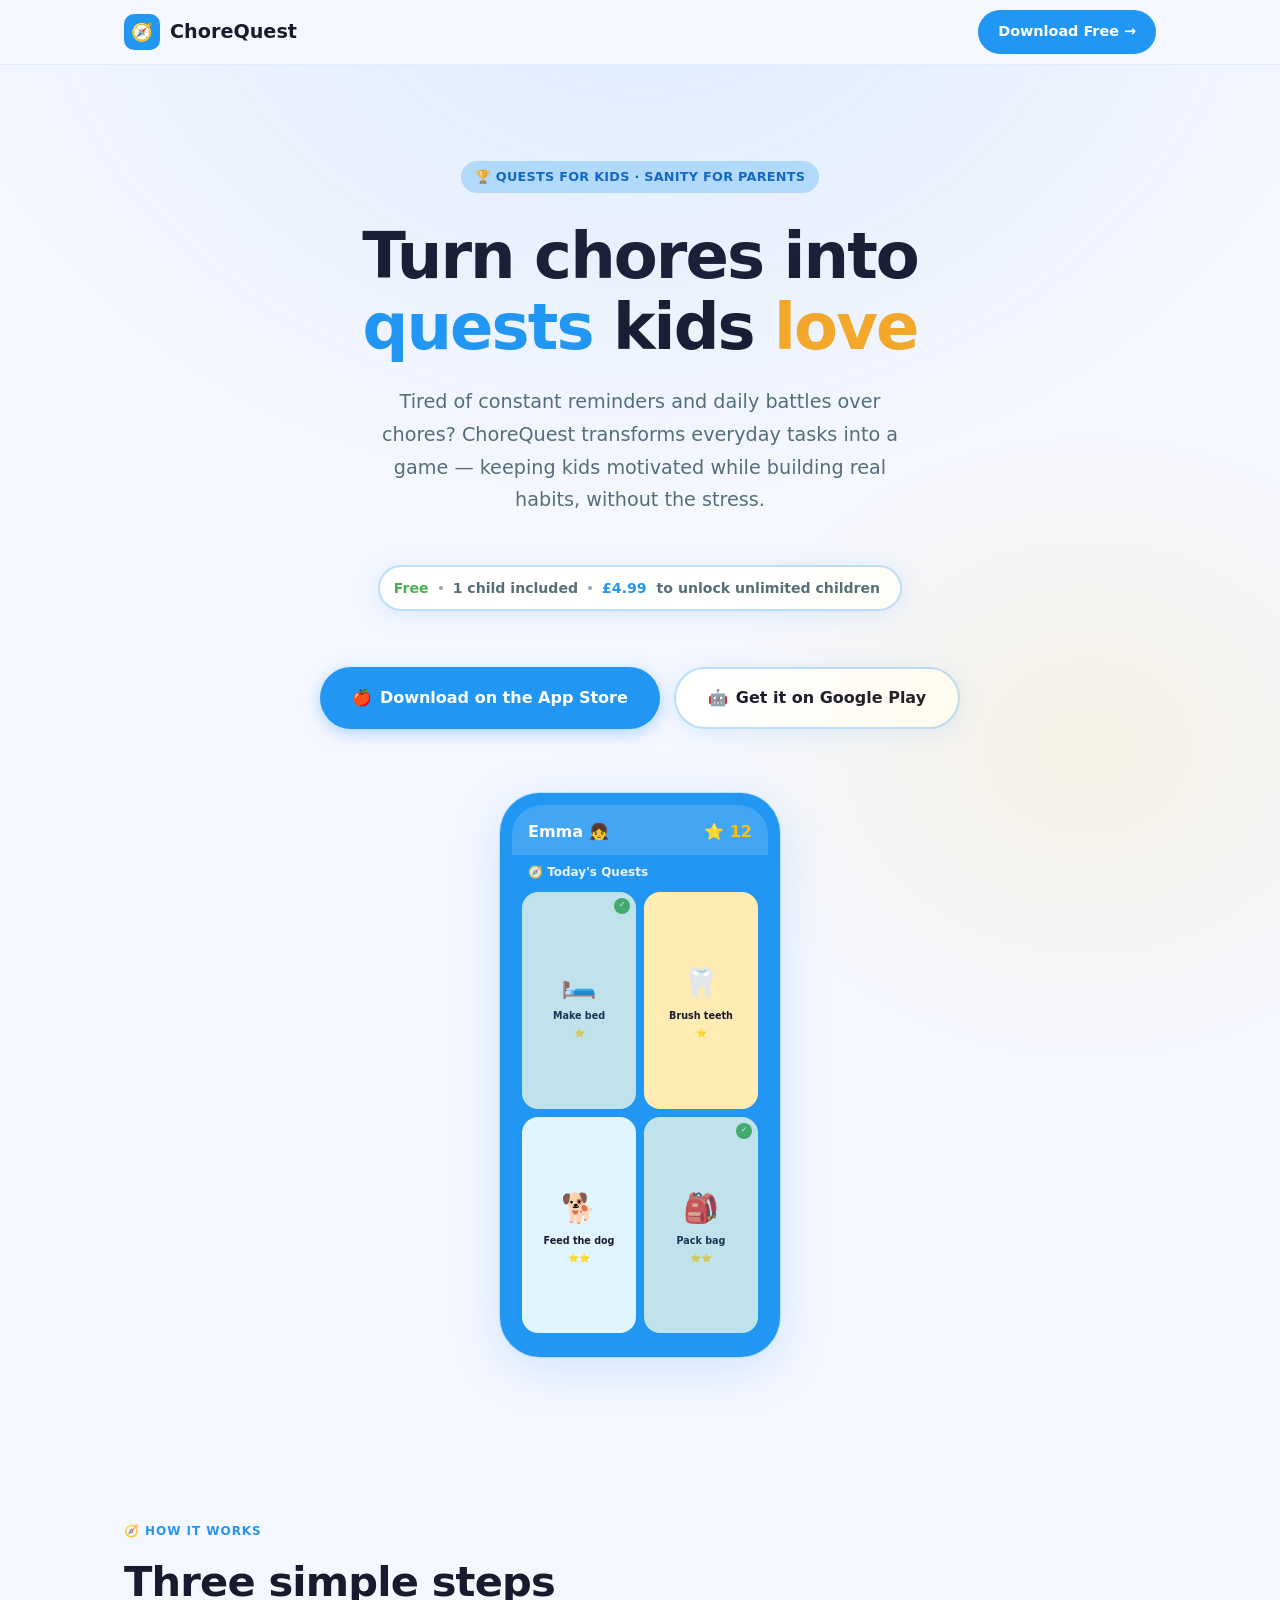
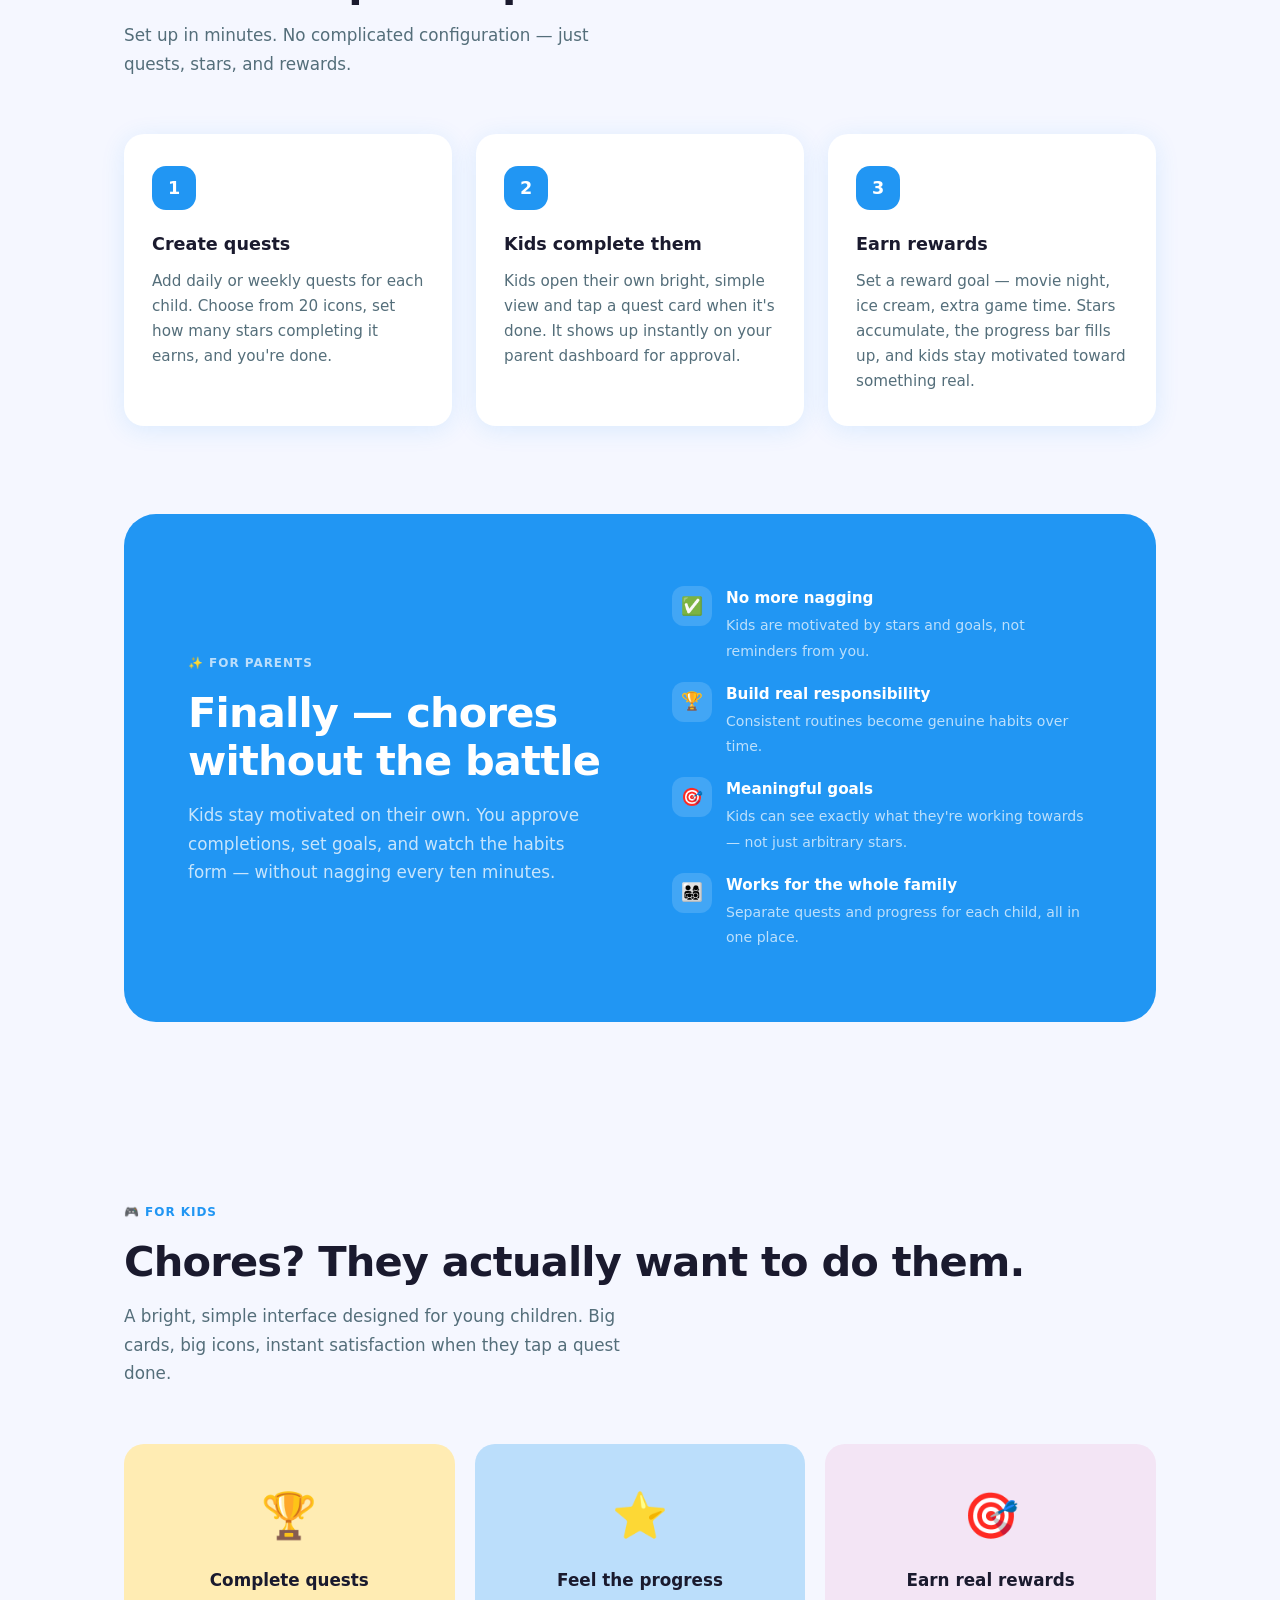
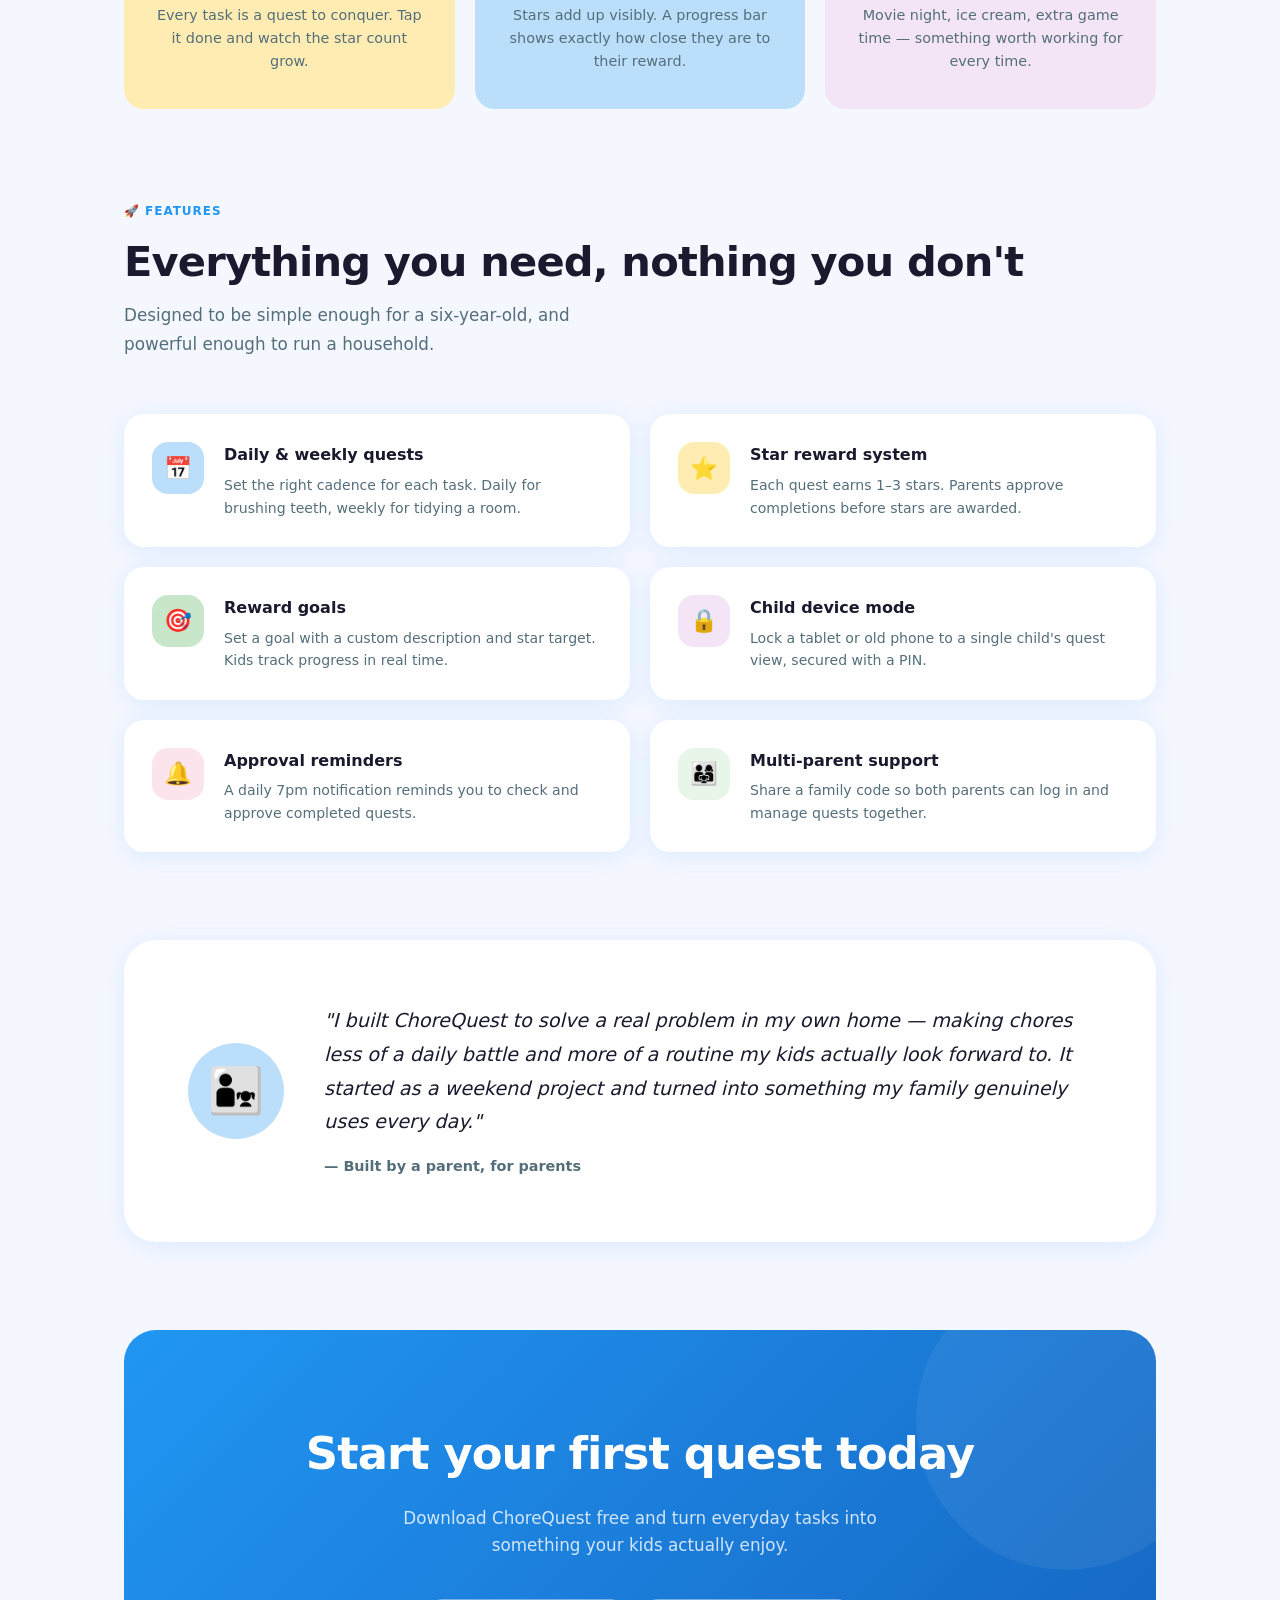
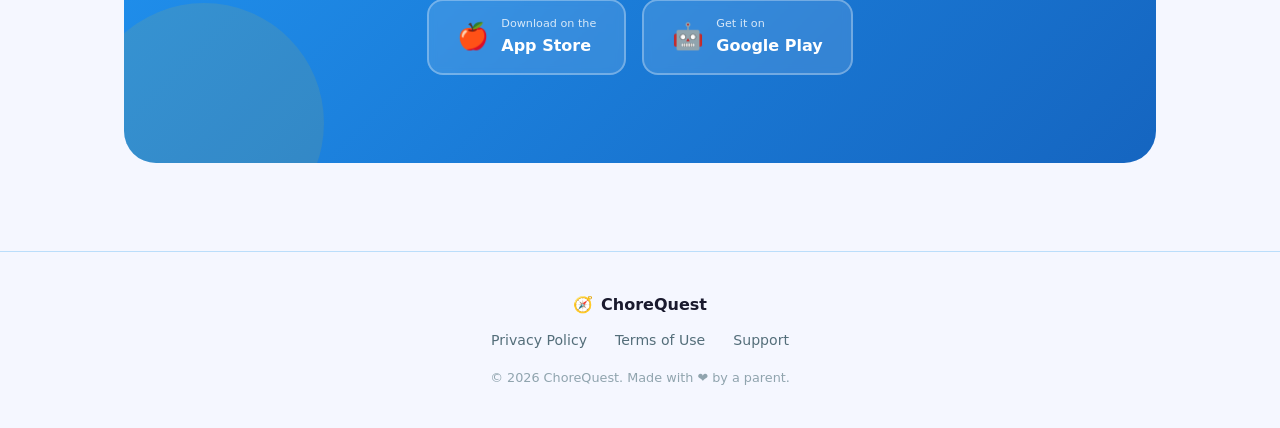
==== index.html @ a4979d91 "ChoreQuest website: landing, privacy, terms, support Co-Authored-By: Claude Opus 5.5 <noreply@anthro" ====
<!DOCTYPE html>
<html lang="en">
<head>
  <meta charset="UTF-8" />
  <meta name="viewport" content="width=device-width, initial-scale=1.0" />
  <title>ChoreQuest — Chores & Rewards for Kids</title>
  <meta name="description" content="Turn daily chores into fun quests your kids actually want to complete. ChoreQuest helps kids stay motivated while building real-life habits — without the stress." />
  <meta property="og:title" content="ChoreQuest — Chores & Rewards for Kids" />
  <meta property="og:description" content="Turn daily chores into fun quests your kids actually want to complete." />
  <meta property="og:type" content="website" />
  <meta http-equiv="Content-Security-Policy"
    content="default-src 'self';
             style-src 'self' 'unsafe-inline' https://fonts.googleapis.com;
             font-src https://fonts.gstatic.com;
             img-src 'self' data:;
             script-src 'none';" />
  <link rel="preconnect" href="https://fonts.googleapis.com" />
  <link rel="preconnect" href="https://fonts.gstatic.com" crossorigin />
  <link href="https://fonts.googleapis.com/css2?family=Inter:wght@400;500;600;700;800;900&display=swap" rel="stylesheet" />
  <style>
    *, *::before, *::after { box-sizing: border-box; margin: 0; padding: 0; }

    :root {
      --blue:        #2196F3;
      --blue-dark:   #1565C0;
      --blue-light:  #BBDEFB;
      --yellow:      #FFC107;
      --yellow-dark: #F9A825;
      --green:       #4CAF50;
      --bg:          #F5F7FF;
      --surface:     #FFFFFF;
      --text:        #1A1A2E;
      --text-sec:    #546E7A;
      --text-light:  #90A4AE;
      --radius-lg:   20px;
      --radius-xl:   32px;
      --shadow:      0 4px 24px rgba(33,150,243,0.12);
      --shadow-lg:   0 12px 48px rgba(33,150,243,0.18);
    }

    html { scroll-behavior: smooth; }

    body {
      font-family: 'Inter', system-ui, sans-serif;
      background: var(--bg);
      color: var(--text);
      line-height: 1.6;
      -webkit-font-smoothing: antialiased;
    }

    /* ── Layout helpers ──────────────────────────────────────────────────── */
    .container {
      max-width: 1080px;
      margin: 0 auto;
      padding: 0 24px;
    }

    /* ── Nav ─────────────────────────────────────────────────────────────── */
    nav {
      position: sticky;
      top: 0;
      z-index: 100;
      background: rgba(245,247,255,0.88);
      backdrop-filter: blur(12px);
      -webkit-backdrop-filter: blur(12px);
      border-bottom: 1px solid rgba(33,150,243,0.10);
    }

    .nav-inner {
      display: flex;
      align-items: center;
      justify-content: space-between;
      height: 64px;
    }

    .nav-logo {
      display: flex;
      align-items: center;
      gap: 10px;
      font-size: 1.2rem;
      font-weight: 800;
      color: var(--text);
      text-decoration: none;
    }

    .nav-logo-icon {
      width: 36px;
      height: 36px;
      background: var(--blue);
      border-radius: 10px;
      display: flex;
      align-items: center;
      justify-content: center;
      font-size: 1.1rem;
    }

    .nav-cta {
      background: var(--blue);
      color: #fff;
      font-weight: 700;
      font-size: 0.9rem;
      padding: 10px 20px;
      border-radius: 50px;
      text-decoration: none;
      transition: background 0.2s, transform 0.15s;
    }

    .nav-cta:hover { background: var(--blue-dark); transform: translateY(-1px); }

    /* ── Hero ────────────────────────────────────────────────────────────── */
    .hero {
      padding: 96px 0 72px;
      text-align: center;
      position: relative;
      overflow: hidden;
    }

    .hero::before {
      content: '';
      position: absolute;
      inset: 0;
      background:
        radial-gradient(ellipse 80% 60% at 50% -10%, rgba(33,150,243,0.12) 0%, transparent 70%),
        radial-gradient(ellipse 50% 40% at 85% 50%, rgba(255,193,7,0.10) 0%, transparent 60%);
      pointer-events: none;
    }

    .hero-badge {
      display: inline-flex;
      align-items: center;
      gap: 6px;
      background: var(--blue-light);
      color: var(--blue-dark);
      font-size: 0.8rem;
      font-weight: 700;
      padding: 6px 14px;
      border-radius: 50px;
      margin-bottom: 28px;
      letter-spacing: 0.02em;
      text-transform: uppercase;
    }

    .hero h1 {
      font-size: clamp(2.4rem, 6vw, 4rem);
      font-weight: 900;
      line-height: 1.1;
      letter-spacing: -0.03em;
      color: var(--text);
      margin-bottom: 24px;
      max-width: 760px;
      margin-left: auto;
      margin-right: auto;
    }

    .hero h1 .accent { color: var(--blue); }
    .hero h1 .yellow { color: var(--yellow-dark); }

    .hero-sub {
      font-size: clamp(1rem, 2.5vw, 1.2rem);
      color: var(--text-sec);
      max-width: 560px;
      margin: 0 auto 48px;
      line-height: 1.7;
    }

    .hero-buttons {
      display: flex;
      gap: 14px;
      justify-content: center;
      flex-wrap: wrap;
      margin-bottom: 64px;
    }

    .btn-primary {
      display: inline-flex;
      align-items: center;
      gap: 8px;
      background: var(--blue);
      color: #fff;
      font-size: 1rem;
      font-weight: 700;
      padding: 16px 32px;
      border-radius: 50px;
      text-decoration: none;
      box-shadow: 0 4px 16px rgba(33,150,243,0.35);
      transition: background 0.2s, transform 0.15s, box-shadow 0.2s;
    }

    .btn-primary:hover {
      background: var(--blue-dark);
      transform: translateY(-2px);
      box-shadow: 0 8px 24px rgba(33,150,243,0.40);
    }

    .btn-secondary {
      display: inline-flex;
      align-items: center;
      gap: 8px;
      background: var(--surface);
      color: var(--text);
      font-size: 1rem;
      font-weight: 700;
      padding: 16px 32px;
      border-radius: 50px;
      text-decoration: none;
      border: 2px solid var(--blue-light);
      box-shadow: var(--shadow);
      transition: border-color 0.2s, transform 0.15s;
    }

    .btn-secondary:hover { border-color: var(--blue); transform: translateY(-2px); }

    /* ── Phone mockup ────────────────────────────────────────────────────── */
    .hero-mockup {
      position: relative;
      display: inline-block;
    }

    .phone-frame {
      width: 280px;
      background: var(--blue);
      border-radius: 40px;
      padding: 12px;
      box-shadow: var(--shadow-lg), 0 0 0 1px rgba(33,150,243,0.2);
      display: inline-block;
    }

    .phone-screen {
      background: var(--blue);
      border-radius: 30px;
      overflow: hidden;
      aspect-ratio: 9/19;
      display: flex;
      flex-direction: column;
    }

    .phone-top-bar {
      background: rgba(255,255,255,0.15);
      padding: 14px 16px 10px;
      display: flex;
      justify-content: space-between;
      align-items: center;
    }

    .phone-child-name {
      color: #fff;
      font-weight: 800;
      font-size: 1rem;
    }

    .phone-stars {
      color: var(--yellow);
      font-weight: 800;
      font-size: 1rem;
    }

    .phone-quest-label {
      color: rgba(255,255,255,0.9);
      font-weight: 700;
      font-size: 0.75rem;
      padding: 8px 16px 6px;
      display: flex;
      align-items: center;
      gap: 6px;
    }

    .phone-quests {
      display: grid;
      grid-template-columns: 1fr 1fr;
      gap: 8px;
      padding: 4px 10px 12px;
      flex: 1;
    }

    .phone-quest-card {
      border-radius: 16px;
      padding: 12px 10px;
      display: flex;
      flex-direction: column;
      align-items: center;
      justify-content: center;
      gap: 4px;
    }

    .phone-quest-card.done { opacity: 0.8; position: relative; }

    .phone-quest-icon { font-size: 1.8rem; }
    .phone-quest-name {
      font-size: 0.6rem;
      font-weight: 700;
      color: var(--text);
      text-align: center;
      line-height: 1.3;
    }

    .phone-quest-stars { font-size: 0.55rem; }

    .phone-done-badge {
      position: absolute;
      top: 6px;
      right: 6px;
      background: var(--green);
      color: #fff;
      font-size: 0.5rem;
      font-weight: 800;
      width: 16px;
      height: 16px;
      border-radius: 50%;
      display: flex;
      align-items: center;
      justify-content: center;
    }

    /* ── How it works ────────────────────────────────────────────────────── */
    .section {
      padding: 88px 0;
    }

    .section-label {
      display: inline-block;
      font-size: 0.75rem;
      font-weight: 800;
      letter-spacing: 0.08em;
      text-transform: uppercase;
      color: var(--blue);
      margin-bottom: 16px;
    }

    .section-title {
      font-size: clamp(1.8rem, 4vw, 2.6rem);
      font-weight: 900;
      letter-spacing: -0.02em;
      line-height: 1.15;
      margin-bottom: 16px;
      color: var(--text);
    }

    .section-sub {
      font-size: 1.05rem;
      color: var(--text-sec);
      max-width: 520px;
      line-height: 1.7;
      margin-bottom: 56px;
    }

    .steps {
      display: grid;
      grid-template-columns: repeat(3, 1fr);
      gap: 24px;
    }

    .step {
      background: var(--surface);
      border-radius: var(--radius-lg);
      padding: 32px 28px;
      box-shadow: var(--shadow);
      position: relative;
      transition: transform 0.2s, box-shadow 0.2s;
    }

    .step:hover { transform: translateY(-4px); box-shadow: var(--shadow-lg); }

    .step-number {
      width: 44px;
      height: 44px;
      background: var(--blue);
      color: #fff;
      font-size: 1.1rem;
      font-weight: 900;
      border-radius: 14px;
      display: flex;
      align-items: center;
      justify-content: center;
      margin-bottom: 20px;
    }

    .step h3 {
      font-size: 1.1rem;
      font-weight: 800;
      margin-bottom: 10px;
      color: var(--text);
    }

    .step p {
      font-size: 0.95rem;
      color: var(--text-sec);
      line-height: 1.65;
    }

    /* ── Why parents love it ─────────────────────────────────────────────── */
    .benefits-section {
      background: var(--blue);
      border-radius: var(--radius-xl);
      padding: 72px 64px;
      display: grid;
      grid-template-columns: 1fr 1fr;
      gap: 64px;
      align-items: center;
    }

    .benefits-left .section-label { color: var(--blue-light); }
    .benefits-left .section-title { color: #fff; }
    .benefits-left .section-sub { color: rgba(255,255,255,0.75); margin-bottom: 0; }

    .benefit-list {
      list-style: none;
      display: flex;
      flex-direction: column;
      gap: 18px;
    }

    .benefit-item {
      display: flex;
      align-items: flex-start;
      gap: 14px;
    }

    .benefit-icon {
      width: 40px;
      height: 40px;
      background: rgba(255,255,255,0.15);
      border-radius: 12px;
      display: flex;
      align-items: center;
      justify-content: center;
      font-size: 1.1rem;
      flex-shrink: 0;
    }

    .benefit-text strong {
      display: block;
      color: #fff;
      font-weight: 700;
      font-size: 0.95rem;
      margin-bottom: 2px;
    }

    .benefit-text span {
      color: rgba(255,255,255,0.7);
      font-size: 0.88rem;
      line-height: 1.5;
    }

    /* ── Kids love it ────────────────────────────────────────────────────── */
    .kids-grid {
      display: grid;
      grid-template-columns: repeat(3, 1fr);
      gap: 20px;
    }

    .kid-card {
      border-radius: var(--radius-lg);
      padding: 36px 28px;
      text-align: center;
      transition: transform 0.2s;
    }

    .kid-card:hover { transform: translateY(-4px); }
    .kid-card:nth-child(1) { background: #FFECB3; }
    .kid-card:nth-child(2) { background: #BBDEFB; }
    .kid-card:nth-child(3) { background: #F3E5F5; }

    .kid-card-icon { font-size: 2.8rem; margin-bottom: 16px; }

    .kid-card h3 {
      font-size: 1.05rem;
      font-weight: 800;
      color: var(--text);
      margin-bottom: 10px;
    }

    .kid-card p {
      font-size: 0.9rem;
      color: var(--text-sec);
      line-height: 1.6;
    }

    /* ── Features ────────────────────────────────────────────────────────── */
    .features-grid {
      display: grid;
      grid-template-columns: repeat(2, 1fr);
      gap: 20px;
    }

    .feature-card {
      background: var(--surface);
      border-radius: var(--radius-lg);
      padding: 28px;
      box-shadow: var(--shadow);
      display: flex;
      gap: 20px;
      align-items: flex-start;
      transition: transform 0.2s, box-shadow 0.2s;
    }

    .feature-card:hover { transform: translateY(-3px); box-shadow: var(--shadow-lg); }

    .feature-icon-wrap {
      width: 52px;
      height: 52px;
      border-radius: 16px;
      display: flex;
      align-items: center;
      justify-content: center;
      font-size: 1.4rem;
      flex-shrink: 0;
    }

    .feature-card:nth-child(1) .feature-icon-wrap { background: #BBDEFB; }
    .feature-card:nth-child(2) .feature-icon-wrap { background: #FFECB3; }
    .feature-card:nth-child(3) .feature-icon-wrap { background: #C8E6C9; }
    .feature-card:nth-child(4) .feature-icon-wrap { background: #F3E5F5; }
    .feature-card:nth-child(5) .feature-icon-wrap { background: #FCE4EC; }
    .feature-card:nth-child(6) .feature-icon-wrap { background: #E8F5E9; }

    .feature-card h3 {
      font-size: 1rem;
      font-weight: 700;
      color: var(--text);
      margin-bottom: 6px;
    }

    .feature-card p {
      font-size: 0.88rem;
      color: var(--text-sec);
      line-height: 1.6;
    }

    /* ── Founder note ────────────────────────────────────────────────────── */
    .founder-section {
      background: var(--surface);
      border-radius: var(--radius-xl);
      padding: 64px;
      box-shadow: var(--shadow);
      display: grid;
      grid-template-columns: auto 1fr;
      gap: 40px;
      align-items: center;
    }

    .founder-avatar {
      width: 96px;
      height: 96px;
      background: var(--blue-light);
      border-radius: 50%;
      display: flex;
      align-items: center;
      justify-content: center;
      font-size: 2.8rem;
      flex-shrink: 0;
    }

    .founder-quote {
      font-size: 1.2rem;
      line-height: 1.75;
      color: var(--text);
      font-style: italic;
      margin-bottom: 16px;
    }

    .founder-name {
      font-size: 0.9rem;
      font-weight: 700;
      color: var(--text-sec);
    }

    /* ── CTA ─────────────────────────────────────────────────────────────── */
    .cta-section {
      background: linear-gradient(135deg, var(--blue) 0%, var(--blue-dark) 100%);
      border-radius: var(--radius-xl);
      padding: 88px 64px;
      text-align: center;
      position: relative;
      overflow: hidden;
    }

    .cta-section::before {
      content: '';
      position: absolute;
      top: -60px; right: -60px;
      width: 300px; height: 300px;
      background: rgba(255,255,255,0.06);
      border-radius: 50%;
    }

    .cta-section::after {
      content: '';
      position: absolute;
      bottom: -80px; left: -40px;
      width: 240px; height: 240px;
      background: rgba(255,193,7,0.10);
      border-radius: 50%;
    }

    .cta-section h2 {
      font-size: clamp(1.8rem, 4vw, 2.8rem);
      font-weight: 900;
      color: #fff;
      letter-spacing: -0.02em;
      margin-bottom: 16px;
      position: relative;
      z-index: 1;
    }

    .cta-section p {
      font-size: 1.05rem;
      color: rgba(255,255,255,0.8);
      margin-bottom: 40px;
      max-width: 480px;
      margin-left: auto;
      margin-right: auto;
      position: relative;
      z-index: 1;
    }

    .cta-buttons {
      display: flex;
      gap: 16px;
      justify-content: center;
      flex-wrap: wrap;
      position: relative;
      z-index: 1;
    }

    .store-btn {
      display: inline-flex;
      align-items: center;
      gap: 12px;
      background: rgba(255,255,255,0.12);
      border: 2px solid rgba(255,255,255,0.30);
      color: #fff;
      padding: 14px 28px;
      border-radius: 16px;
      text-decoration: none;
      backdrop-filter: blur(4px);
      transition: background 0.2s, border-color 0.2s, transform 0.15s;
    }

    .store-btn:hover {
      background: rgba(255,255,255,0.20);
      border-color: rgba(255,255,255,0.55);
      transform: translateY(-2px);
    }

    .store-btn-icon { font-size: 1.6rem; }

    .store-btn-text { text-align: left; }
    .store-btn-text small { display: block; font-size: 0.7rem; opacity: 0.8; font-weight: 500; }
    .store-btn-text strong { display: block; font-size: 1rem; font-weight: 800; }

    /* ── Footer ──────────────────────────────────────────────────────────── */
    footer {
      padding: 40px 0;
      text-align: center;
      border-top: 1px solid var(--blue-light);
    }

    .footer-logo {
      display: inline-flex;
      align-items: center;
      gap: 8px;
      font-weight: 800;
      font-size: 1rem;
      color: var(--text);
      text-decoration: none;
      margin-bottom: 12px;
    }

    .footer-links {
      display: flex;
      gap: 28px;
      justify-content: center;
      flex-wrap: wrap;
      margin-bottom: 16px;
    }

    .footer-links a {
      font-size: 0.88rem;
      color: var(--text-sec);
      text-decoration: none;
      transition: color 0.2s;
    }

    .footer-links a:hover { color: var(--blue); }

    footer p {
      font-size: 0.8rem;
      color: var(--text-light);
    }

    /* ── Pricing pill ────────────────────────────────────────────────────── */
    .pricing-pill {
      display: inline-flex;
      align-items: center;
      gap: 10px;
      background: var(--surface);
      border: 2px solid var(--blue-light);
      border-radius: 50px;
      padding: 10px 20px 10px 14px;
      margin-bottom: 56px;
      font-size: 0.88rem;
      font-weight: 600;
      color: var(--text-sec);
      box-shadow: var(--shadow);
    }

    .pricing-pill .free { color: var(--green); font-weight: 800; }
    .pricing-pill .divider-dot { width: 4px; height: 4px; background: var(--text-light); border-radius: 50%; }
    .pricing-pill .paid { color: var(--blue); font-weight: 800; }

    /* ── Responsive ──────────────────────────────────────────────────────── */
    @media (max-width: 860px) {
      .steps { grid-template-columns: 1fr; }
      .benefits-section { grid-template-columns: 1fr; gap: 40px; padding: 48px 32px; }
      .kids-grid { grid-template-columns: 1fr; }
      .features-grid { grid-template-columns: 1fr; }
      .founder-section { grid-template-columns: 1fr; text-align: center; padding: 40px 28px; }
      .founder-avatar { margin: 0 auto; }
      .cta-section { padding: 56px 28px; }
      .phone-frame { width: 220px; }
    }

    @media (max-width: 560px) {
      .hero { padding: 64px 0 48px; }
      .section { padding: 64px 0; }
      nav .nav-cta { display: none; }
    }
  </style>
</head>
<body>

  <!-- ── Nav ──────────────────────────────────────────────────────────────── -->
  <nav>
    <div class="container">
      <div class="nav-inner">
        <a href="#" class="nav-logo">
          <div class="nav-logo-icon">🧭</div>
          ChoreQuest
        </a>
        <a href="#download" class="nav-cta">Download Free →</a>
      </div>
    </div>
  </nav>

  <!-- ── Hero ─────────────────────────────────────────────────────────────── -->
  <section class="hero">
    <div class="container">
      <div class="hero-badge">🏆 Quests for Kids · Sanity for Parents</div>

      <h1>
        Turn chores into<br />
        <span class="accent">quests</span> kids
        <span class="yellow"> love</span>
      </h1>

      <p class="hero-sub">
        Tired of constant reminders and daily battles over chores?
        ChoreQuest transforms everyday tasks into a game — keeping kids
        motivated while building real habits, without the stress.
      </p>

      <div class="pricing-pill">
        <span class="free">Free</span>
        <span class="divider-dot"></span>
        <span>1 child included</span>
        <span class="divider-dot"></span>
        <span class="paid">£4.99</span>
        <span>to unlock unlimited children</span>
      </div>

      <div class="hero-buttons">
        <a href="#download" class="btn-primary">
          <span>🍎</span> Download on the App Store
        </a>
        <a href="#download" class="btn-secondary">
          <span>🤖</span> Get it on Google Play
        </a>
      </div>

      <!-- Phone mockup -->
      <div class="hero-mockup">
        <div class="phone-frame">
          <div class="phone-screen">
            <div class="phone-top-bar">
              <div class="phone-child-name">Emma 👧</div>
              <div class="phone-stars">⭐ 12</div>
            </div>
            <div class="phone-quest-label">🧭 Today's Quests</div>
            <div class="phone-quests">
              <div class="phone-quest-card done" style="background:#E8F5E9; position:relative;">
                <div class="phone-done-badge">✓</div>
                <div class="phone-quest-icon">🛏️</div>
                <div class="phone-quest-name">Make bed</div>
                <div class="phone-quest-stars">⭐</div>
              </div>
              <div class="phone-quest-card" style="background:#FFECB3;">
                <div class="phone-quest-icon">🦷</div>
                <div class="phone-quest-name">Brush teeth</div>
                <div class="phone-quest-stars">⭐</div>
              </div>
              <div class="phone-quest-card" style="background:#E1F5FE;">
                <div class="phone-quest-icon">🐕</div>
                <div class="phone-quest-name">Feed the dog</div>
                <div class="phone-quest-stars">⭐⭐</div>
              </div>
              <div class="phone-quest-card done" style="background:#E8F5E9; position:relative;">
                <div class="phone-done-badge">✓</div>
                <div class="phone-quest-icon">🎒</div>
                <div class="phone-quest-name">Pack bag</div>
                <div class="phone-quest-stars">⭐⭐</div>
              </div>
            </div>
          </div>
        </div>
      </div>
    </div>
  </section>

  <!-- ── How it works ──────────────────────────────────────────────────────── -->
  <section class="section">
    <div class="container">
      <div class="section-label">🧭 How it works</div>
      <h2 class="section-title">Three simple steps</h2>
      <p class="section-sub">
        Set up in minutes. No complicated configuration — just quests, stars, and rewards.
      </p>

      <div class="steps">
        <div class="step">
          <div class="step-number">1</div>
          <h3>Create quests</h3>
          <p>
            Add daily or weekly quests for each child. Choose from 20 icons,
            set how many stars completing it earns, and you're done.
          </p>
        </div>
        <div class="step">
          <div class="step-number">2</div>
          <h3>Kids complete them</h3>
          <p>
            Kids open their own bright, simple view and tap a quest card when it's done.
            It shows up instantly on your parent dashboard for approval.
          </p>
        </div>
        <div class="step">
          <div class="step-number">3</div>
          <h3>Earn rewards</h3>
          <p>
            Set a reward goal — movie night, ice cream, extra game time. Stars accumulate,
            the progress bar fills up, and kids stay motivated toward something real.
          </p>
        </div>
      </div>
    </div>
  </section>

  <!-- ── Why parents love it ───────────────────────────────────────────────── -->
  <section class="section" style="padding-top: 0;">
    <div class="container">
      <div class="benefits-section">
        <div class="benefits-left">
          <div class="section-label">✨ For parents</div>
          <h2 class="section-title">Finally — chores without the battle</h2>
          <p class="section-sub">
            Kids stay motivated on their own. You approve completions, set goals,
            and watch the habits form — without nagging every ten minutes.
          </p>
        </div>
        <ul class="benefit-list">
          <li class="benefit-item">
            <div class="benefit-icon">✅</div>
            <div class="benefit-text">
              <strong>No more nagging</strong>
              <span>Kids are motivated by stars and goals, not reminders from you.</span>
            </div>
          </li>
          <li class="benefit-item">
            <div class="benefit-icon">🏆</div>
            <div class="benefit-text">
              <strong>Build real responsibility</strong>
              <span>Consistent routines become genuine habits over time.</span>
            </div>
          </li>
          <li class="benefit-item">
            <div class="benefit-icon">🎯</div>
            <div class="benefit-text">
              <strong>Meaningful goals</strong>
              <span>Kids can see exactly what they're working towards — not just arbitrary stars.</span>
            </div>
          </li>
          <li class="benefit-item">
            <div class="benefit-icon">👨‍👩‍👧‍👦</div>
            <div class="benefit-text">
              <strong>Works for the whole family</strong>
              <span>Separate quests and progress for each child, all in one place.</span>
            </div>
          </li>
        </ul>
      </div>
    </div>
  </section>

  <!-- ── Why kids love it ──────────────────────────────────────────────────── -->
  <section class="section">
    <div class="container">
      <div class="section-label">🎮 For kids</div>
      <h2 class="section-title">Chores? They actually want to do them.</h2>
      <p class="section-sub">
        A bright, simple interface designed for young children. Big cards,
        big icons, instant satisfaction when they tap a quest done.
      </p>

      <div class="kids-grid">
        <div class="kid-card">
          <div class="kid-card-icon">🏆</div>
          <h3>Complete quests</h3>
          <p>
            Every task is a quest to conquer. Tap it done and watch the star count grow.
          </p>
        </div>
        <div class="kid-card">
          <div class="kid-card-icon">⭐</div>
          <h3>Feel the progress</h3>
          <p>
            Stars add up visibly. A progress bar shows exactly how close they are to their reward.
          </p>
        </div>
        <div class="kid-card">
          <div class="kid-card-icon">🎯</div>
          <h3>Earn real rewards</h3>
          <p>
            Movie night, ice cream, extra game time — something worth working for every time.
          </p>
        </div>
      </div>
    </div>
  </section>

  <!-- ── Features ─────────────────────────────────────────────────────────── -->
  <section class="section" style="padding-top: 0;">
    <div class="container">
      <div class="section-label">🚀 Features</div>
      <h2 class="section-title">Everything you need, nothing you don't</h2>
      <p class="section-sub">
        Designed to be simple enough for a six-year-old, and powerful enough to run a household.
      </p>

      <div class="features-grid">
        <div class="feature-card">
          <div class="feature-icon-wrap">📅</div>
          <div>
            <h3>Daily & weekly quests</h3>
            <p>Set the right cadence for each task. Daily for brushing teeth, weekly for tidying a room.</p>
          </div>
        </div>
        <div class="feature-card">
          <div class="feature-icon-wrap">⭐</div>
          <div>
            <h3>Star reward system</h3>
            <p>Each quest earns 1–3 stars. Parents approve completions before stars are awarded.</p>
          </div>
        </div>
        <div class="feature-card">
          <div class="feature-icon-wrap">🎯</div>
          <div>
            <h3>Reward goals</h3>
            <p>Set a goal with a custom description and star target. Kids track progress in real time.</p>
          </div>
        </div>
        <div class="feature-card">
          <div class="feature-icon-wrap">🔒</div>
          <div>
            <h3>Child device mode</h3>
            <p>Lock a tablet or old phone to a single child's quest view, secured with a PIN.</p>
          </div>
        </div>
        <div class="feature-card">
          <div class="feature-icon-wrap">🔔</div>
          <div>
            <h3>Approval reminders</h3>
            <p>A daily 7pm notification reminds you to check and approve completed quests.</p>
          </div>
        </div>
        <div class="feature-card">
          <div class="feature-icon-wrap">👨‍👩‍👧</div>
          <div>
            <h3>Multi-parent support</h3>
            <p>Share a family code so both parents can log in and manage quests together.</p>
          </div>
        </div>
      </div>
    </div>
  </section>

  <!-- ── Founder note ──────────────────────────────────────────────────────── -->
  <section class="section" style="padding-top: 0;">
    <div class="container">
      <div class="founder-section">
        <div class="founder-avatar">👨‍👧</div>
        <div>
          <p class="founder-quote">
            "I built ChoreQuest to solve a real problem in my own home — making chores less
            of a daily battle and more of a routine my kids actually look forward to. It
            started as a weekend project and turned into something my family genuinely uses
            every day."
          </p>
          <p class="founder-name">— Built by a parent, for parents</p>
        </div>
      </div>
    </div>
  </section>

  <!-- ── CTA ──────────────────────────────────────────────────────────────── -->
  <section class="section" id="download" style="padding-top: 0;">
    <div class="container">
      <div class="cta-section">
        <h2>Start your first quest today</h2>
        <p>
          Download ChoreQuest free and turn everyday tasks into something
          your kids actually enjoy.
        </p>
        <div class="cta-buttons">
          <a href="#" class="store-btn">
            <span class="store-btn-icon">🍎</span>
            <div class="store-btn-text">
              <small>Download on the</small>
              <strong>App Store</strong>
            </div>
          </a>
          <a href="#" class="store-btn">
            <span class="store-btn-icon">🤖</span>
            <div class="store-btn-text">
              <small>Get it on</small>
              <strong>Google Play</strong>
            </div>
          </a>
        </div>
      </div>
    </div>
  </section>

  <!-- ── Footer ───────────────────────────────────────────────────────────── -->
  <footer>
    <div class="container">
      <a href="#" class="footer-logo">
        <span>🧭</span> ChoreQuest
      </a>
      <div class="footer-links">
        <a href="privacy.html">Privacy Policy</a>
        <a href="terms.html">Terms of Use</a>
        <a href="support.html">Support</a>
      </div>
      <p>© 2026 ChoreQuest. Made with ❤️ by a parent.</p>
    </div>
  </footer>

</body>
</html>
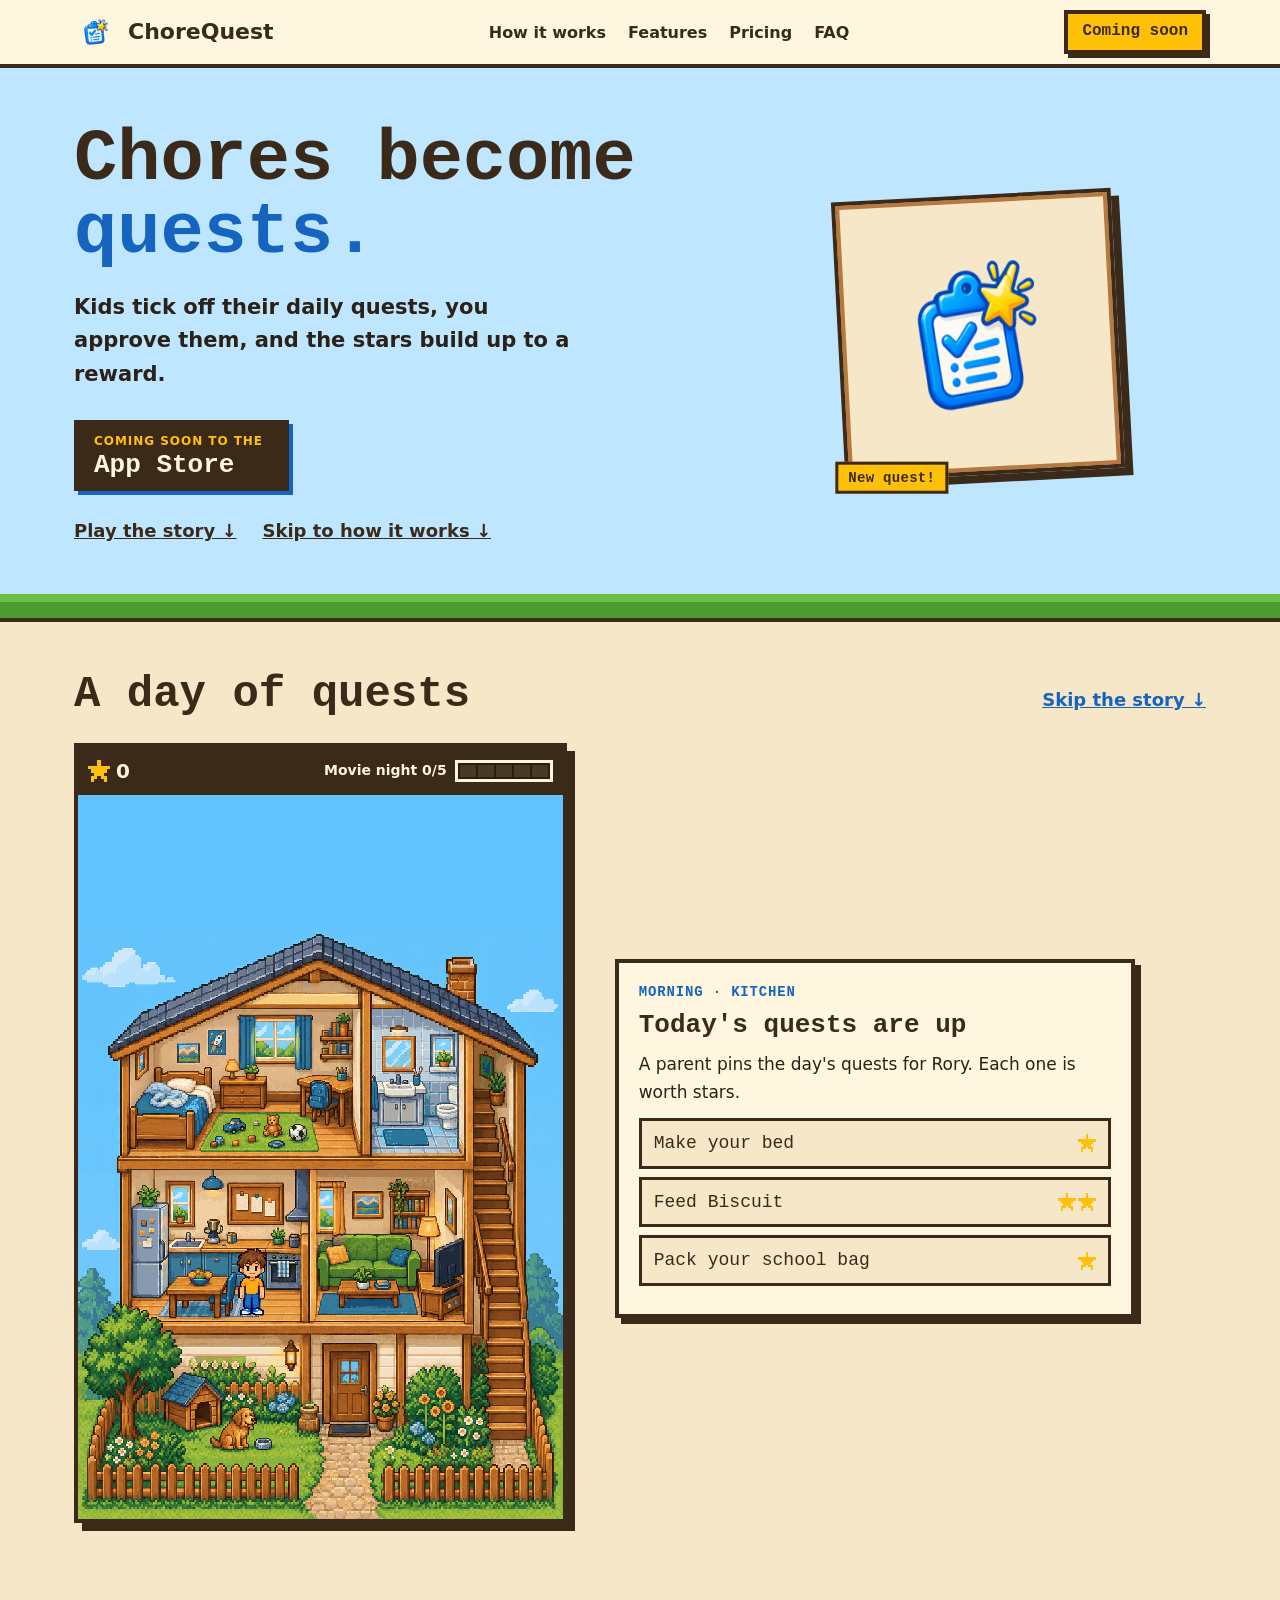
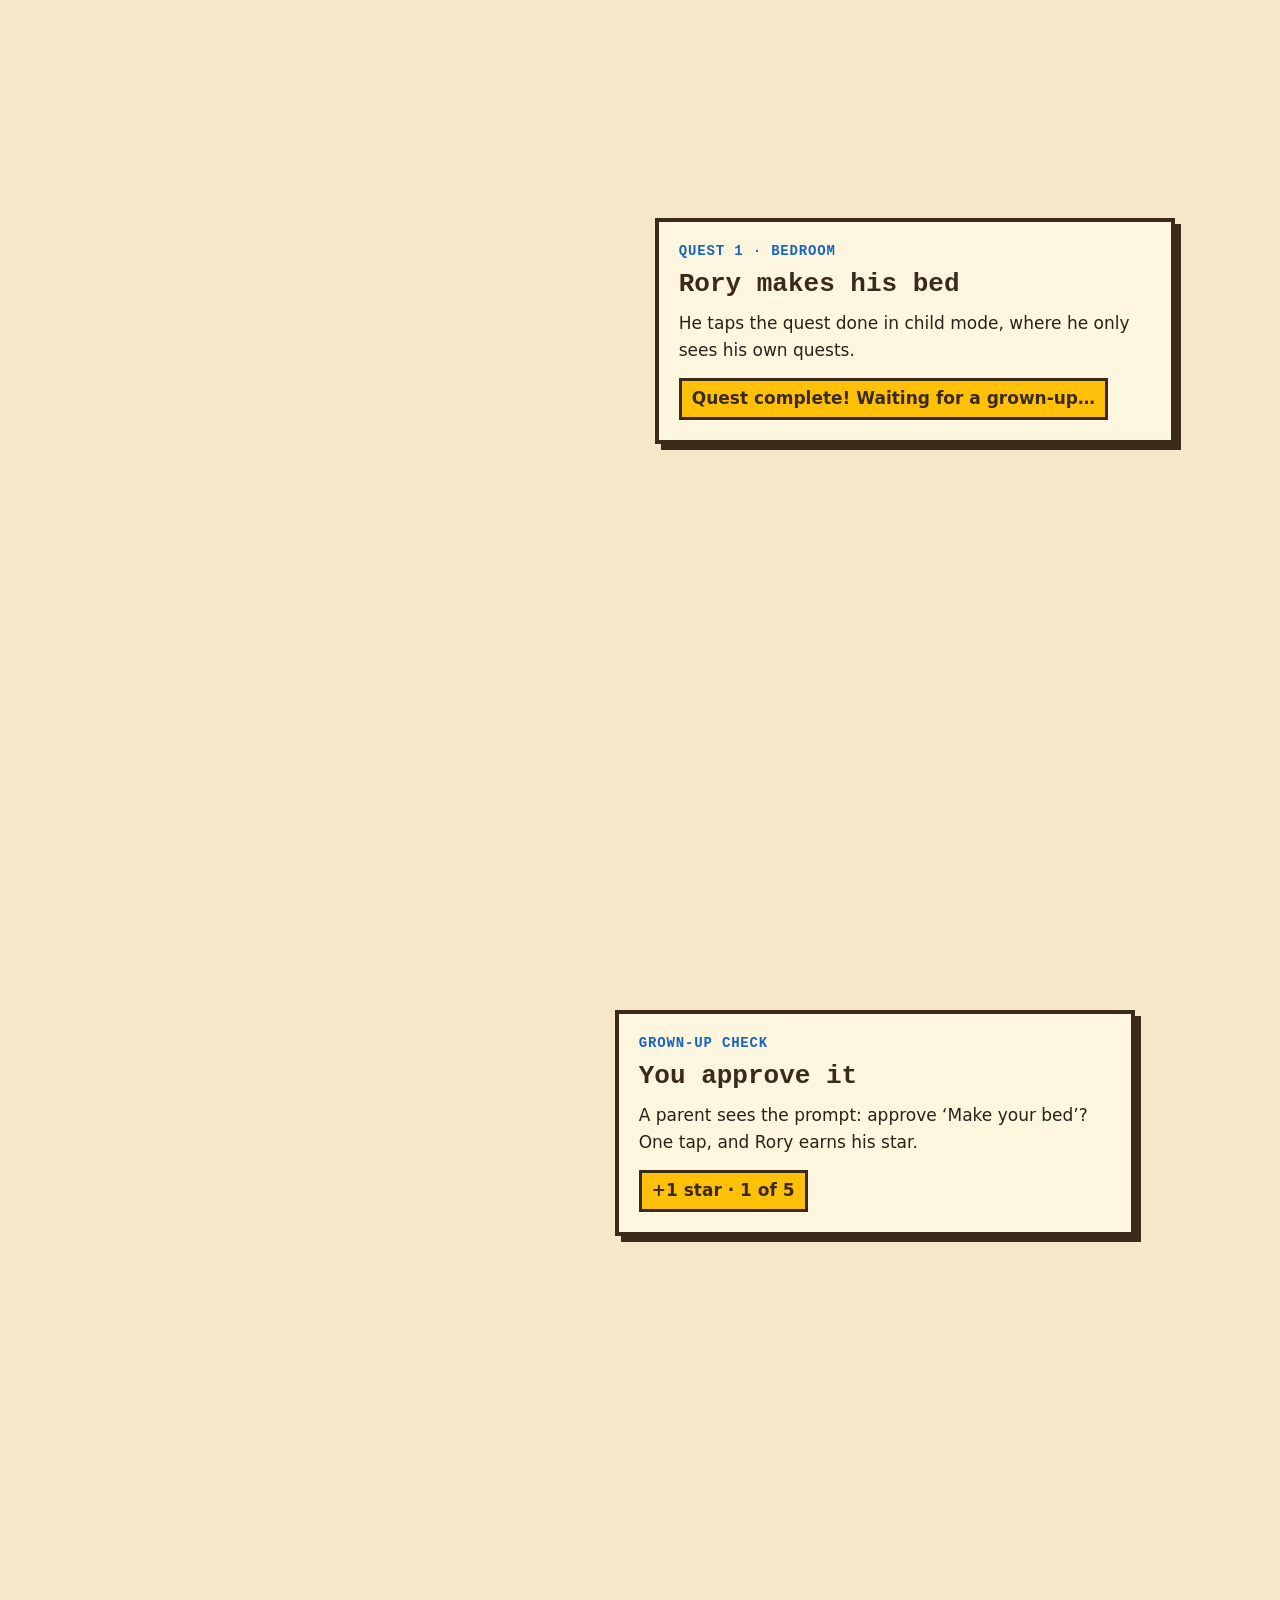
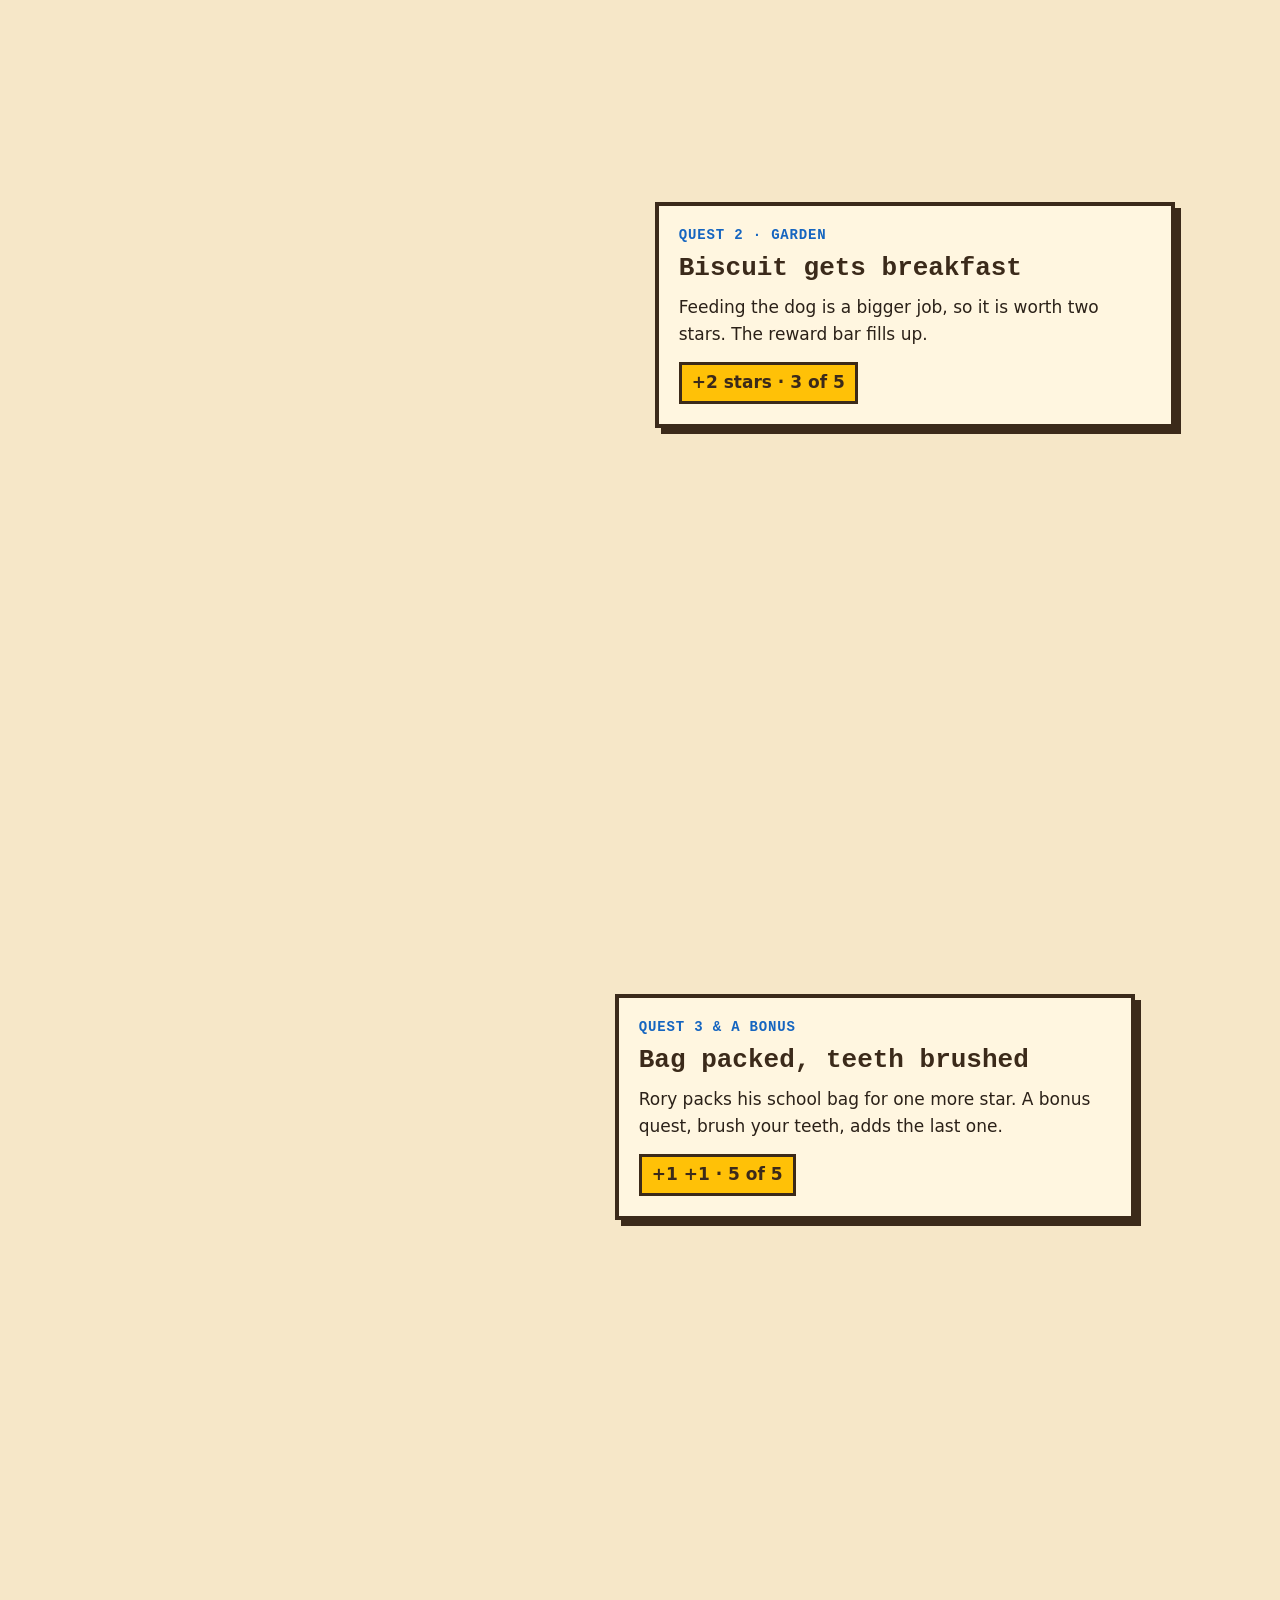
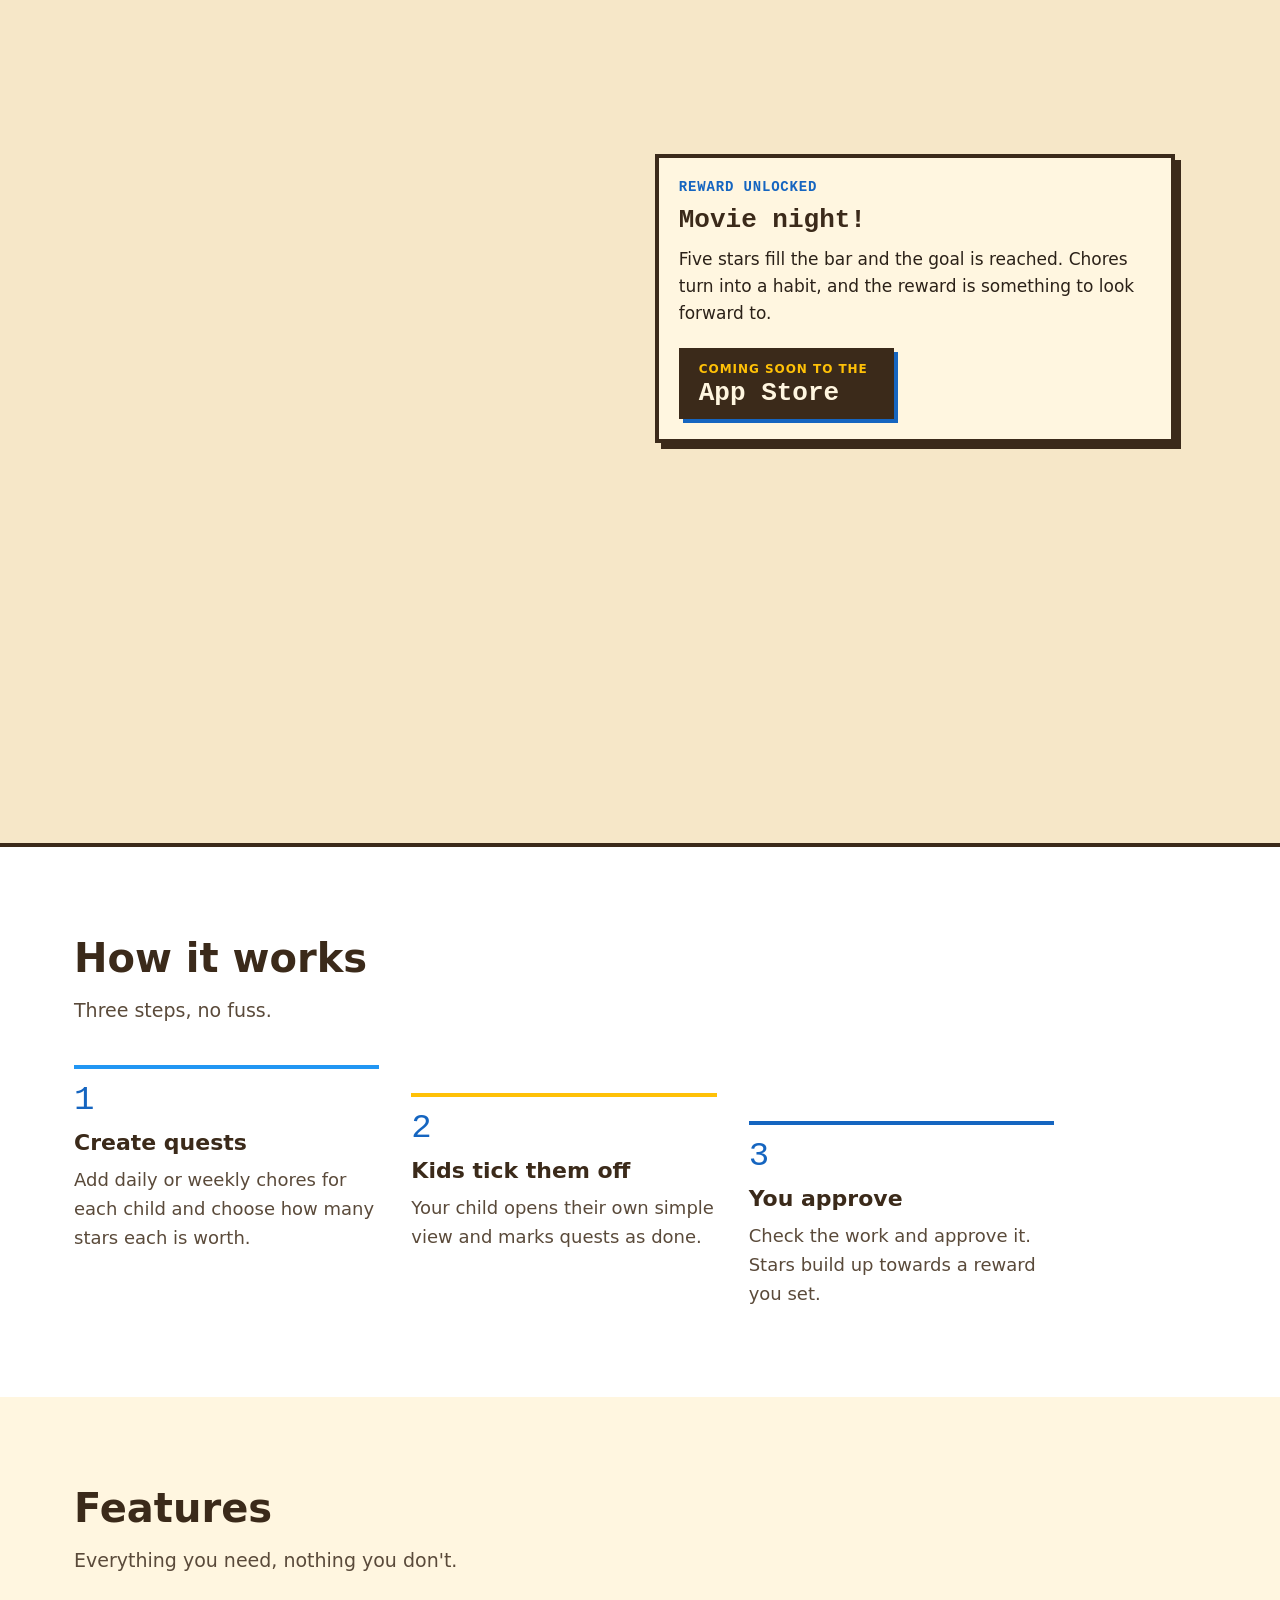
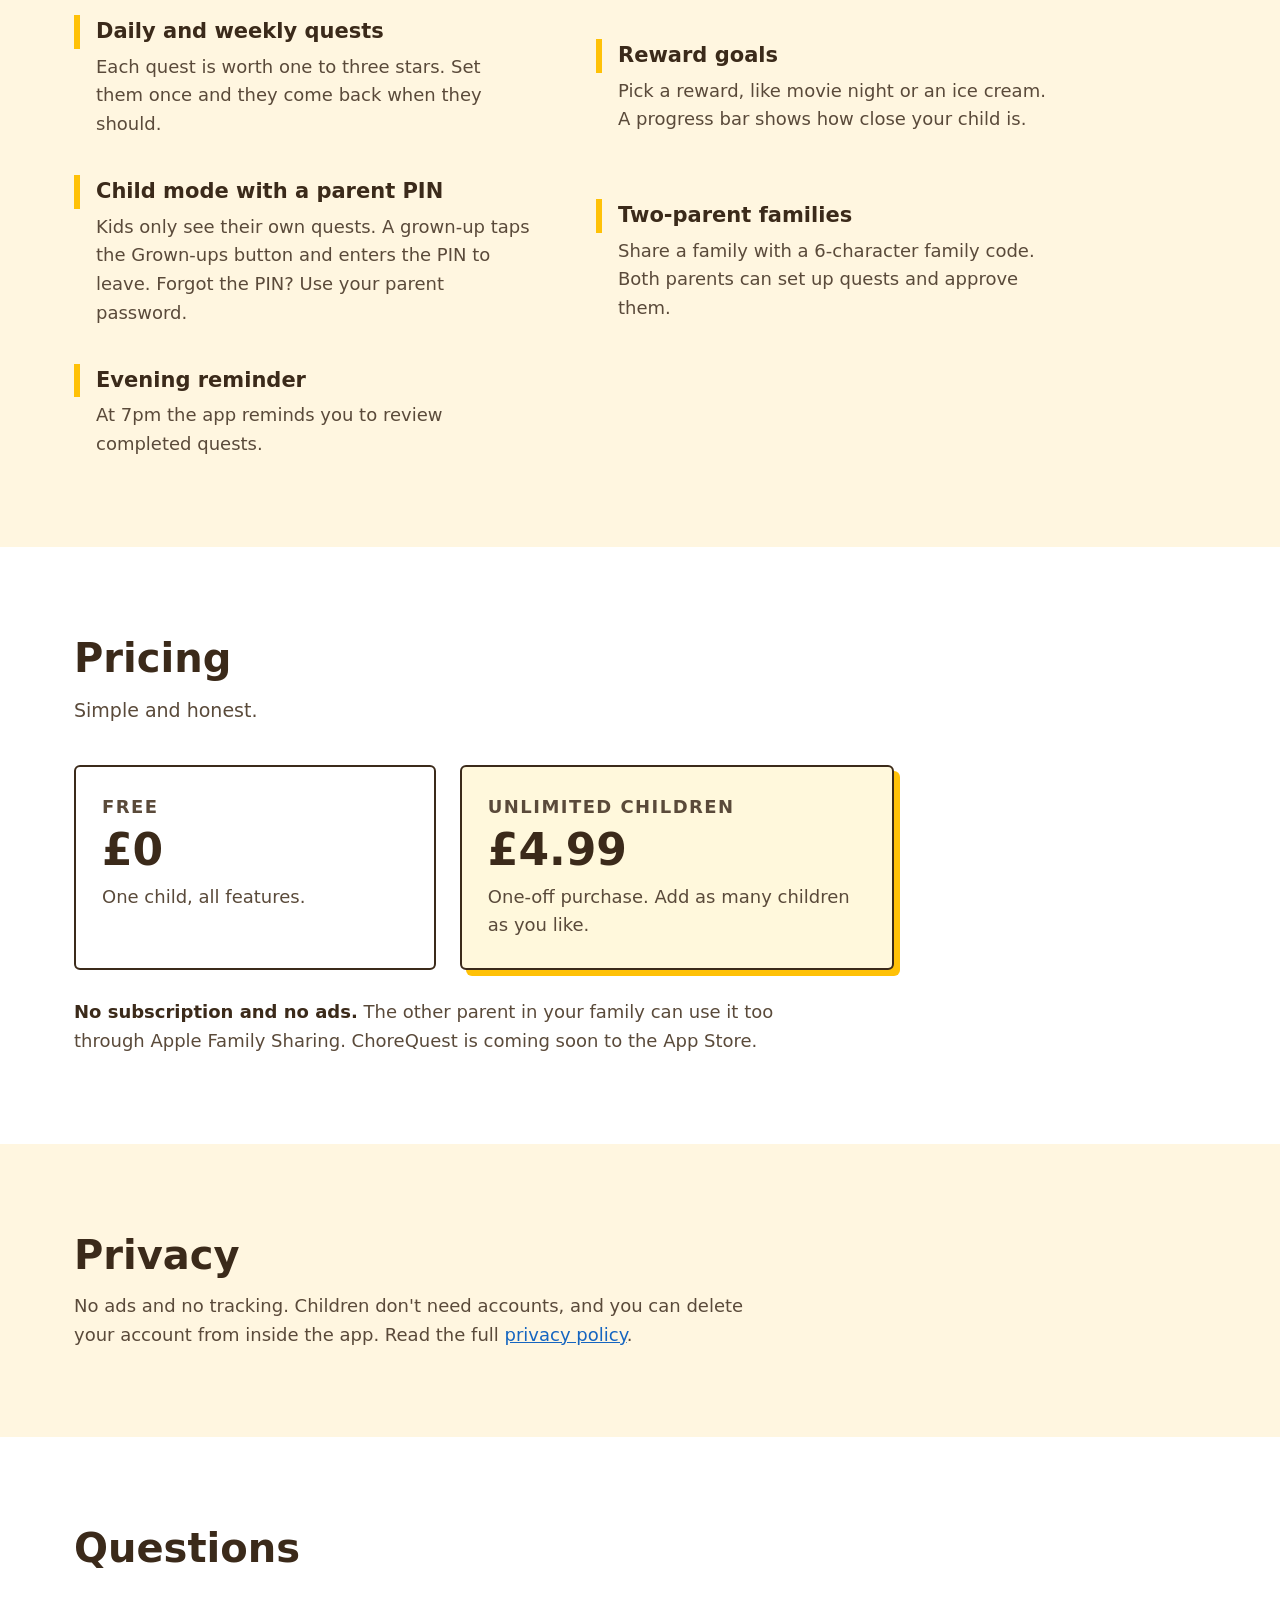
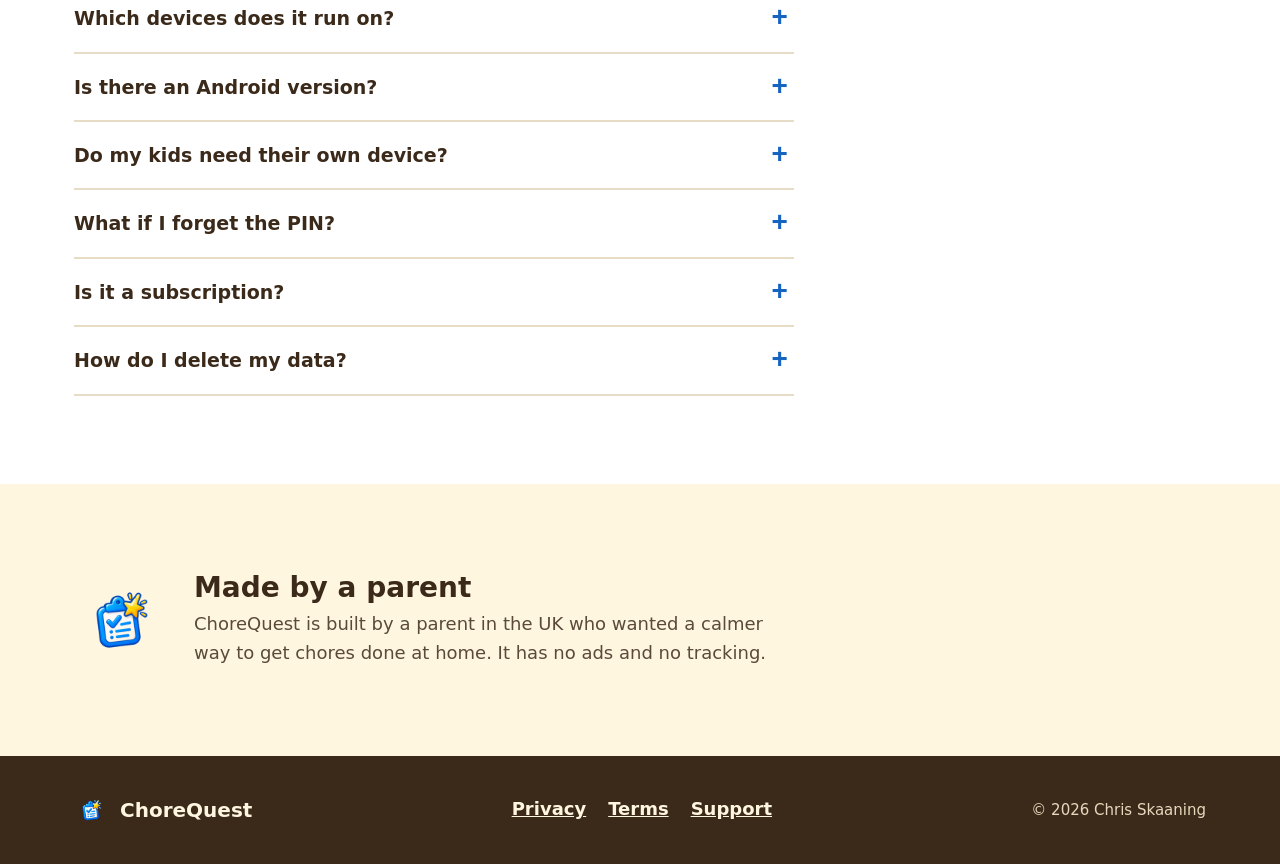
==== commit d336942c: "Storybook landing page: pixel-art house story, plain-text sections, logo nav on all pages Co-Authore" ====
--- a/index.html
+++ b/index.html
@@ -3,1056 +3,240 @@
 <head>
   <meta charset="UTF-8" />
   <meta name="viewport" content="width=device-width, initial-scale=1.0" />
+  <meta http-equiv="Content-Security-Policy"
+        content="default-src 'self'; style-src 'self' https://fonts.googleapis.com; font-src https://fonts.gstatic.com; img-src 'self' data:; script-src 'self'; connect-src 'none'; object-src 'none'; base-uri 'self'; form-action 'none';" />
   <title>ChoreQuest — Chores & Rewards for Kids</title>
-  <meta name="description" content="Turn daily chores into fun quests your kids actually want to complete. ChoreQuest helps kids stay motivated while building real-life habits — without the stress." />
-  <meta property="og:title" content="ChoreQuest — Chores & Rewards for Kids" />
-  <meta property="og:description" content="Turn daily chores into fun quests your kids actually want to complete." />
+  <meta name="description" content="ChoreQuest turns daily chores into quests. Kids tick them off, you approve, and stars build up towards a reward. No ads, no tracking. Coming soon to the App Store." />
+  <meta property="og:title" content="ChoreQuest — Chores become quests" />
+  <meta property="og:description" content="Kids tick off quests, you approve, stars build towards a reward. Coming soon to the App Store." />
   <meta property="og:type" content="website" />
-  <meta http-equiv="Content-Security-Policy"
-    content="default-src 'self';
-             style-src 'self' 'unsafe-inline' https://fonts.googleapis.com;
-             font-src https://fonts.gstatic.com;
-             img-src 'self' data:;
-             script-src 'none';" />
+  <meta name="theme-color" content="#FFF6E0" />
+  <link rel="icon" type="image/png" sizes="32x32" href="img/favicon-32.png" />
+  <link rel="icon" type="image/png" sizes="16x16" href="img/favicon-16.png" />
+  <link rel="apple-touch-icon" href="img/apple-touch-icon.png" />
   <link rel="preconnect" href="https://fonts.googleapis.com" />
   <link rel="preconnect" href="https://fonts.gstatic.com" crossorigin />
-  <link href="https://fonts.googleapis.com/css2?family=Inter:wght@400;500;600;700;800;900&display=swap" rel="stylesheet" />
-  <style>
-    *, *::before, *::after { box-sizing: border-box; margin: 0; padding: 0; }
-
-    :root {
-      --blue:        #2196F3;
-      --blue-dark:   #1565C0;
-      --blue-light:  #BBDEFB;
-      --yellow:      #FFC107;
-      --yellow-dark: #F9A825;
-      --green:       #4CAF50;
-      --bg:          #F5F7FF;
-      --surface:     #FFFFFF;
-      --text:        #1A1A2E;
-      --text-sec:    #546E7A;
-      --text-light:  #90A4AE;
-      --radius-lg:   20px;
-      --radius-xl:   32px;
-      --shadow:      0 4px 24px rgba(33,150,243,0.12);
-      --shadow-lg:   0 12px 48px rgba(33,150,243,0.18);
-    }
-
-    html { scroll-behavior: smooth; }
-
-    body {
-      font-family: 'Inter', system-ui, sans-serif;
-      background: var(--bg);
-      color: var(--text);
-      line-height: 1.6;
-      -webkit-font-smoothing: antialiased;
-    }
-
-    /* ── Layout helpers ──────────────────────────────────────────────────── */
-    .container {
-      max-width: 1080px;
-      margin: 0 auto;
-      padding: 0 24px;
-    }
-
-    /* ── Nav ─────────────────────────────────────────────────────────────── */
-    nav {
-      position: sticky;
-      top: 0;
-      z-index: 100;
-      background: rgba(245,247,255,0.88);
-      backdrop-filter: blur(12px);
-      -webkit-backdrop-filter: blur(12px);
-      border-bottom: 1px solid rgba(33,150,243,0.10);
-    }
-
-    .nav-inner {
-      display: flex;
-      align-items: center;
-      justify-content: space-between;
-      height: 64px;
-    }
-
-    .nav-logo {
-      display: flex;
-      align-items: center;
-      gap: 10px;
-      font-size: 1.2rem;
-      font-weight: 800;
-      color: var(--text);
-      text-decoration: none;
-    }
-
-    .nav-logo-icon {
-      width: 36px;
-      height: 36px;
-      background: var(--blue);
-      border-radius: 10px;
-      display: flex;
-      align-items: center;
-      justify-content: center;
-      font-size: 1.1rem;
-    }
-
-    .nav-cta {
-      background: var(--blue);
-      color: #fff;
-      font-weight: 700;
-      font-size: 0.9rem;
-      padding: 10px 20px;
-      border-radius: 50px;
-      text-decoration: none;
-      transition: background 0.2s, transform 0.15s;
-    }
-
-    .nav-cta:hover { background: var(--blue-dark); transform: translateY(-1px); }
-
-    /* ── Hero ────────────────────────────────────────────────────────────── */
-    .hero {
-      padding: 96px 0 72px;
-      text-align: center;
-      position: relative;
-      overflow: hidden;
-    }
-
-    .hero::before {
-      content: '';
-      position: absolute;
-      inset: 0;
-      background:
-        radial-gradient(ellipse 80% 60% at 50% -10%, rgba(33,150,243,0.12) 0%, transparent 70%),
-        radial-gradient(ellipse 50% 40% at 85% 50%, rgba(255,193,7,0.10) 0%, transparent 60%);
-      pointer-events: none;
-    }
-
-    .hero-badge {
-      display: inline-flex;
-      align-items: center;
-      gap: 6px;
-      background: var(--blue-light);
-      color: var(--blue-dark);
-      font-size: 0.8rem;
-      font-weight: 700;
-      padding: 6px 14px;
-      border-radius: 50px;
-      margin-bottom: 28px;
-      letter-spacing: 0.02em;
-      text-transform: uppercase;
-    }
-
-    .hero h1 {
-      font-size: clamp(2.4rem, 6vw, 4rem);
-      font-weight: 900;
-      line-height: 1.1;
-      letter-spacing: -0.03em;
-      color: var(--text);
-      margin-bottom: 24px;
-      max-width: 760px;
-      margin-left: auto;
-      margin-right: auto;
-    }
-
-    .hero h1 .accent { color: var(--blue); }
-    .hero h1 .yellow { color: var(--yellow-dark); }
-
-    .hero-sub {
-      font-size: clamp(1rem, 2.5vw, 1.2rem);
-      color: var(--text-sec);
-      max-width: 560px;
-      margin: 0 auto 48px;
-      line-height: 1.7;
-    }
-
-    .hero-buttons {
-      display: flex;
-      gap: 14px;
-      justify-content: center;
-      flex-wrap: wrap;
-      margin-bottom: 64px;
-    }
-
-    .btn-primary {
-      display: inline-flex;
-      align-items: center;
-      gap: 8px;
-      background: var(--blue);
-      color: #fff;
-      font-size: 1rem;
-      font-weight: 700;
-      padding: 16px 32px;
-      border-radius: 50px;
-      text-decoration: none;
-      box-shadow: 0 4px 16px rgba(33,150,243,0.35);
-      transition: background 0.2s, transform 0.15s, box-shadow 0.2s;
-    }
-
-    .btn-primary:hover {
-      background: var(--blue-dark);
-      transform: translateY(-2px);
-      box-shadow: 0 8px 24px rgba(33,150,243,0.40);
-    }
-
-    .btn-secondary {
-      display: inline-flex;
-      align-items: center;
-      gap: 8px;
-      background: var(--surface);
-      color: var(--text);
-      font-size: 1rem;
-      font-weight: 700;
-      padding: 16px 32px;
-      border-radius: 50px;
-      text-decoration: none;
-      border: 2px solid var(--blue-light);
-      box-shadow: var(--shadow);
-      transition: border-color 0.2s, transform 0.15s;
-    }
-
-    .btn-secondary:hover { border-color: var(--blue); transform: translateY(-2px); }
-
-    /* ── Phone mockup ────────────────────────────────────────────────────── */
-    .hero-mockup {
-      position: relative;
-      display: inline-block;
-    }
-
-    .phone-frame {
-      width: 280px;
-      background: var(--blue);
-      border-radius: 40px;
-      padding: 12px;
-      box-shadow: var(--shadow-lg), 0 0 0 1px rgba(33,150,243,0.2);
-      display: inline-block;
-    }
-
-    .phone-screen {
-      background: var(--blue);
-      border-radius: 30px;
-      overflow: hidden;
-      aspect-ratio: 9/19;
-      display: flex;
-      flex-direction: column;
-    }
-
-    .phone-top-bar {
-      background: rgba(255,255,255,0.15);
-      padding: 14px 16px 10px;
-      display: flex;
-      justify-content: space-between;
-      align-items: center;
-    }
-
-    .phone-child-name {
-      color: #fff;
-      font-weight: 800;
-      font-size: 1rem;
-    }
-
-    .phone-stars {
-      color: var(--yellow);
-      font-weight: 800;
-      font-size: 1rem;
-    }
-
-    .phone-quest-label {
-      color: rgba(255,255,255,0.9);
-      font-weight: 700;
-      font-size: 0.75rem;
-      padding: 8px 16px 6px;
-      display: flex;
-      align-items: center;
-      gap: 6px;
-    }
-
-    .phone-quests {
-      display: grid;
-      grid-template-columns: 1fr 1fr;
-      gap: 8px;
-      padding: 4px 10px 12px;
-      flex: 1;
-    }
-
-    .phone-quest-card {
-      border-radius: 16px;
-      padding: 12px 10px;
-      display: flex;
-      flex-direction: column;
-      align-items: center;
-      justify-content: center;
-      gap: 4px;
-    }
-
-    .phone-quest-card.done { opacity: 0.8; position: relative; }
-
-    .phone-quest-icon { font-size: 1.8rem; }
-    .phone-quest-name {
-      font-size: 0.6rem;
-      font-weight: 700;
-      color: var(--text);
-      text-align: center;
-      line-height: 1.3;
-    }
-
-    .phone-quest-stars { font-size: 0.55rem; }
-
-    .phone-done-badge {
-      position: absolute;
-      top: 6px;
-      right: 6px;
-      background: var(--green);
-      color: #fff;
-      font-size: 0.5rem;
-      font-weight: 800;
-      width: 16px;
-      height: 16px;
-      border-radius: 50%;
-      display: flex;
-      align-items: center;
-      justify-content: center;
-    }
-
-    /* ── How it works ────────────────────────────────────────────────────── */
-    .section {
-      padding: 88px 0;
-    }
-
-    .section-label {
-      display: inline-block;
-      font-size: 0.75rem;
-      font-weight: 800;
-      letter-spacing: 0.08em;
-      text-transform: uppercase;
-      color: var(--blue);
-      margin-bottom: 16px;
-    }
-
-    .section-title {
-      font-size: clamp(1.8rem, 4vw, 2.6rem);
-      font-weight: 900;
-      letter-spacing: -0.02em;
-      line-height: 1.15;
-      margin-bottom: 16px;
-      color: var(--text);
-    }
-
-    .section-sub {
-      font-size: 1.05rem;
-      color: var(--text-sec);
-      max-width: 520px;
-      line-height: 1.7;
-      margin-bottom: 56px;
-    }
-
-    .steps {
-      display: grid;
-      grid-template-columns: repeat(3, 1fr);
-      gap: 24px;
-    }
-
-    .step {
-      background: var(--surface);
-      border-radius: var(--radius-lg);
-      padding: 32px 28px;
-      box-shadow: var(--shadow);
-      position: relative;
-      transition: transform 0.2s, box-shadow 0.2s;
-    }
-
-    .step:hover { transform: translateY(-4px); box-shadow: var(--shadow-lg); }
-
-    .step-number {
-      width: 44px;
-      height: 44px;
-      background: var(--blue);
-      color: #fff;
-      font-size: 1.1rem;
-      font-weight: 900;
-      border-radius: 14px;
-      display: flex;
-      align-items: center;
-      justify-content: center;
-      margin-bottom: 20px;
-    }
-
-    .step h3 {
-      font-size: 1.1rem;
-      font-weight: 800;
-      margin-bottom: 10px;
-      color: var(--text);
-    }
-
-    .step p {
-      font-size: 0.95rem;
-      color: var(--text-sec);
-      line-height: 1.65;
-    }
-
-    /* ── Why parents love it ─────────────────────────────────────────────── */
-    .benefits-section {
-      background: var(--blue);
-      border-radius: var(--radius-xl);
-      padding: 72px 64px;
-      display: grid;
-      grid-template-columns: 1fr 1fr;
-      gap: 64px;
-      align-items: center;
-    }
-
-    .benefits-left .section-label { color: var(--blue-light); }
-    .benefits-left .section-title { color: #fff; }
-    .benefits-left .section-sub { color: rgba(255,255,255,0.75); margin-bottom: 0; }
-
-    .benefit-list {
-      list-style: none;
-      display: flex;
-      flex-direction: column;
-      gap: 18px;
-    }
-
-    .benefit-item {
-      display: flex;
-      align-items: flex-start;
-      gap: 14px;
-    }
-
-    .benefit-icon {
-      width: 40px;
-      height: 40px;
-      background: rgba(255,255,255,0.15);
-      border-radius: 12px;
-      display: flex;
-      align-items: center;
-      justify-content: center;
-      font-size: 1.1rem;
-      flex-shrink: 0;
-    }
-
-    .benefit-text strong {
-      display: block;
-      color: #fff;
-      font-weight: 700;
-      font-size: 0.95rem;
-      margin-bottom: 2px;
-    }
-
-    .benefit-text span {
-      color: rgba(255,255,255,0.7);
-      font-size: 0.88rem;
-      line-height: 1.5;
-    }
-
-    /* ── Kids love it ────────────────────────────────────────────────────── */
-    .kids-grid {
-      display: grid;
-      grid-template-columns: repeat(3, 1fr);
-      gap: 20px;
-    }
-
-    .kid-card {
-      border-radius: var(--radius-lg);
-      padding: 36px 28px;
-      text-align: center;
-      transition: transform 0.2s;
-    }
-
-    .kid-card:hover { transform: translateY(-4px); }
-    .kid-card:nth-child(1) { background: #FFECB3; }
-    .kid-card:nth-child(2) { background: #BBDEFB; }
-    .kid-card:nth-child(3) { background: #F3E5F5; }
-
-    .kid-card-icon { font-size: 2.8rem; margin-bottom: 16px; }
-
-    .kid-card h3 {
-      font-size: 1.05rem;
-      font-weight: 800;
-      color: var(--text);
-      margin-bottom: 10px;
-    }
-
-    .kid-card p {
-      font-size: 0.9rem;
-      color: var(--text-sec);
-      line-height: 1.6;
-    }
-
-    /* ── Features ────────────────────────────────────────────────────────── */
-    .features-grid {
-      display: grid;
-      grid-template-columns: repeat(2, 1fr);
-      gap: 20px;
-    }
-
-    .feature-card {
-      background: var(--surface);
-      border-radius: var(--radius-lg);
-      padding: 28px;
-      box-shadow: var(--shadow);
-      display: flex;
-      gap: 20px;
-      align-items: flex-start;
-      transition: transform 0.2s, box-shadow 0.2s;
-    }
-
-    .feature-card:hover { transform: translateY(-3px); box-shadow: var(--shadow-lg); }
-
-    .feature-icon-wrap {
-      width: 52px;
-      height: 52px;
-      border-radius: 16px;
-      display: flex;
-      align-items: center;
-      justify-content: center;
-      font-size: 1.4rem;
-      flex-shrink: 0;
-    }
-
-    .feature-card:nth-child(1) .feature-icon-wrap { background: #BBDEFB; }
-    .feature-card:nth-child(2) .feature-icon-wrap { background: #FFECB3; }
-    .feature-card:nth-child(3) .feature-icon-wrap { background: #C8E6C9; }
-    .feature-card:nth-child(4) .feature-icon-wrap { background: #F3E5F5; }
-    .feature-card:nth-child(5) .feature-icon-wrap { background: #FCE4EC; }
-    .feature-card:nth-child(6) .feature-icon-wrap { background: #E8F5E9; }
-
-    .feature-card h3 {
-      font-size: 1rem;
-      font-weight: 700;
-      color: var(--text);
-      margin-bottom: 6px;
-    }
-
-    .feature-card p {
-      font-size: 0.88rem;
-      color: var(--text-sec);
-      line-height: 1.6;
-    }
-
-    /* ── Founder note ────────────────────────────────────────────────────── */
-    .founder-section {
-      background: var(--surface);
-      border-radius: var(--radius-xl);
-      padding: 64px;
-      box-shadow: var(--shadow);
-      display: grid;
-      grid-template-columns: auto 1fr;
-      gap: 40px;
-      align-items: center;
-    }
-
-    .founder-avatar {
-      width: 96px;
-      height: 96px;
-      background: var(--blue-light);
-      border-radius: 50%;
-      display: flex;
-      align-items: center;
-      justify-content: center;
-      font-size: 2.8rem;
-      flex-shrink: 0;
-    }
-
-    .founder-quote {
-      font-size: 1.2rem;
-      line-height: 1.75;
-      color: var(--text);
-      font-style: italic;
-      margin-bottom: 16px;
-    }
-
-    .founder-name {
-      font-size: 0.9rem;
-      font-weight: 700;
-      color: var(--text-sec);
-    }
-
-    /* ── CTA ─────────────────────────────────────────────────────────────── */
-    .cta-section {
-      background: linear-gradient(135deg, var(--blue) 0%, var(--blue-dark) 100%);
-      border-radius: var(--radius-xl);
-      padding: 88px 64px;
-      text-align: center;
-      position: relative;
-      overflow: hidden;
-    }
-
-    .cta-section::before {
-      content: '';
-      position: absolute;
-      top: -60px; right: -60px;
-      width: 300px; height: 300px;
-      background: rgba(255,255,255,0.06);
-      border-radius: 50%;
-    }
-
-    .cta-section::after {
-      content: '';
-      position: absolute;
-      bottom: -80px; left: -40px;
-      width: 240px; height: 240px;
-      background: rgba(255,193,7,0.10);
-      border-radius: 50%;
-    }
-
-    .cta-section h2 {
-      font-size: clamp(1.8rem, 4vw, 2.8rem);
-      font-weight: 900;
-      color: #fff;
-      letter-spacing: -0.02em;
-      margin-bottom: 16px;
-      position: relative;
-      z-index: 1;
-    }
-
-    .cta-section p {
-      font-size: 1.05rem;
-      color: rgba(255,255,255,0.8);
-      margin-bottom: 40px;
-      max-width: 480px;
-      margin-left: auto;
-      margin-right: auto;
-      position: relative;
-      z-index: 1;
-    }
-
-    .cta-buttons {
-      display: flex;
-      gap: 16px;
-      justify-content: center;
-      flex-wrap: wrap;
-      position: relative;
-      z-index: 1;
-    }
-
-    .store-btn {
-      display: inline-flex;
-      align-items: center;
-      gap: 12px;
-      background: rgba(255,255,255,0.12);
-      border: 2px solid rgba(255,255,255,0.30);
-      color: #fff;
-      padding: 14px 28px;
-      border-radius: 16px;
-      text-decoration: none;
-      backdrop-filter: blur(4px);
-      transition: background 0.2s, border-color 0.2s, transform 0.15s;
-    }
-
-    .store-btn:hover {
-      background: rgba(255,255,255,0.20);
-      border-color: rgba(255,255,255,0.55);
-      transform: translateY(-2px);
-    }
-
-    .store-btn-icon { font-size: 1.6rem; }
-
-    .store-btn-text { text-align: left; }
-    .store-btn-text small { display: block; font-size: 0.7rem; opacity: 0.8; font-weight: 500; }
-    .store-btn-text strong { display: block; font-size: 1rem; font-weight: 800; }
-
-    /* ── Footer ──────────────────────────────────────────────────────────── */
-    footer {
-      padding: 40px 0;
-      text-align: center;
-      border-top: 1px solid var(--blue-light);
-    }
-
-    .footer-logo {
-      display: inline-flex;
-      align-items: center;
-      gap: 8px;
-      font-weight: 800;
-      font-size: 1rem;
-      color: var(--text);
-      text-decoration: none;
-      margin-bottom: 12px;
-    }
-
-    .footer-links {
-      display: flex;
-      gap: 28px;
-      justify-content: center;
-      flex-wrap: wrap;
-      margin-bottom: 16px;
-    }
-
-    .footer-links a {
-      font-size: 0.88rem;
-      color: var(--text-sec);
-      text-decoration: none;
-      transition: color 0.2s;
-    }
-
-    .footer-links a:hover { color: var(--blue); }
-
-    footer p {
-      font-size: 0.8rem;
-      color: var(--text-light);
-    }
-
-    /* ── Pricing pill ────────────────────────────────────────────────────── */
-    .pricing-pill {
-      display: inline-flex;
-      align-items: center;
-      gap: 10px;
-      background: var(--surface);
-      border: 2px solid var(--blue-light);
-      border-radius: 50px;
-      padding: 10px 20px 10px 14px;
-      margin-bottom: 56px;
-      font-size: 0.88rem;
-      font-weight: 600;
-      color: var(--text-sec);
-      box-shadow: var(--shadow);
-    }
-
-    .pricing-pill .free { color: var(--green); font-weight: 800; }
-    .pricing-pill .divider-dot { width: 4px; height: 4px; background: var(--text-light); border-radius: 50%; }
-    .pricing-pill .paid { color: var(--blue); font-weight: 800; }
-
-    /* ── Responsive ──────────────────────────────────────────────────────── */
-    @media (max-width: 860px) {
-      .steps { grid-template-columns: 1fr; }
-      .benefits-section { grid-template-columns: 1fr; gap: 40px; padding: 48px 32px; }
-      .kids-grid { grid-template-columns: 1fr; }
-      .features-grid { grid-template-columns: 1fr; }
-      .founder-section { grid-template-columns: 1fr; text-align: center; padding: 40px 28px; }
-      .founder-avatar { margin: 0 auto; }
-      .cta-section { padding: 56px 28px; }
-      .phone-frame { width: 220px; }
-    }
-
-    @media (max-width: 560px) {
-      .hero { padding: 64px 0 48px; }
-      .section { padding: 64px 0; }
-      nav .nav-cta { display: none; }
-    }
-  </style>
+  <link href="https://fonts.googleapis.com/css2?family=Nunito:wght@400;600;700;800&family=Pixelify+Sans:wght@400..700&display=swap" rel="stylesheet" />
+  <link rel="stylesheet" href="css/site.css" />
+  <script src="js/story.js" defer></script>
 </head>
 <body>
-
-  <!-- ── Nav ──────────────────────────────────────────────────────────────── -->
-  <nav>
-    <div class="container">
-      <div class="nav-inner">
-        <a href="#" class="nav-logo">
-          <div class="nav-logo-icon">🧭</div>
-          ChoreQuest
-        </a>
-        <a href="#download" class="nav-cta">Download Free →</a>
-      </div>
-    </div>
-  </nav>
-
-  <!-- ── Hero ─────────────────────────────────────────────────────────────── -->
-  <section class="hero">
-    <div class="container">
-      <div class="hero-badge">🏆 Quests for Kids · Sanity for Parents</div>
-
-      <h1>
-        Turn chores into<br />
-        <span class="accent">quests</span> kids
-        <span class="yellow"> love</span>
-      </h1>
-
-      <p class="hero-sub">
-        Tired of constant reminders and daily battles over chores?
-        ChoreQuest transforms everyday tasks into a game — keeping kids
-        motivated while building real habits, without the stress.
-      </p>
-
-      <div class="pricing-pill">
-        <span class="free">Free</span>
-        <span class="divider-dot"></span>
-        <span>1 child included</span>
-        <span class="divider-dot"></span>
-        <span class="paid">£4.99</span>
-        <span>to unlock unlimited children</span>
-      </div>
-
-      <div class="hero-buttons">
-        <a href="#download" class="btn-primary">
-          <span>🍎</span> Download on the App Store
-        </a>
-        <a href="#download" class="btn-secondary">
-          <span>🤖</span> Get it on Google Play
-        </a>
-      </div>
-
-      <!-- Phone mockup -->
-      <div class="hero-mockup">
-        <div class="phone-frame">
-          <div class="phone-screen">
-            <div class="phone-top-bar">
-              <div class="phone-child-name">Emma 👧</div>
-              <div class="phone-stars">⭐ 12</div>
-            </div>
-            <div class="phone-quest-label">🧭 Today's Quests</div>
-            <div class="phone-quests">
-              <div class="phone-quest-card done" style="background:#E8F5E9; position:relative;">
-                <div class="phone-done-badge">✓</div>
-                <div class="phone-quest-icon">🛏️</div>
-                <div class="phone-quest-name">Make bed</div>
-                <div class="phone-quest-stars">⭐</div>
-              </div>
-              <div class="phone-quest-card" style="background:#FFECB3;">
-                <div class="phone-quest-icon">🦷</div>
-                <div class="phone-quest-name">Brush teeth</div>
-                <div class="phone-quest-stars">⭐</div>
-              </div>
-              <div class="phone-quest-card" style="background:#E1F5FE;">
-                <div class="phone-quest-icon">🐕</div>
-                <div class="phone-quest-name">Feed the dog</div>
-                <div class="phone-quest-stars">⭐⭐</div>
-              </div>
-              <div class="phone-quest-card done" style="background:#E8F5E9; position:relative;">
-                <div class="phone-done-badge">✓</div>
-                <div class="phone-quest-icon">🎒</div>
-                <div class="phone-quest-name">Pack bag</div>
-                <div class="phone-quest-stars">⭐⭐</div>
-              </div>
-            </div>
-          </div>
-        </div>
-      </div>
-    </div>
-  </section>
-
-  <!-- ── How it works ──────────────────────────────────────────────────────── -->
-  <section class="section">
-    <div class="container">
-      <div class="section-label">🧭 How it works</div>
-      <h2 class="section-title">Three simple steps</h2>
-      <p class="section-sub">
-        Set up in minutes. No complicated configuration — just quests, stars, and rewards.
-      </p>
-
-      <div class="steps">
-        <div class="step">
-          <div class="step-number">1</div>
-          <h3>Create quests</h3>
-          <p>
-            Add daily or weekly quests for each child. Choose from 20 icons,
-            set how many stars completing it earns, and you're done.
-          </p>
-        </div>
-        <div class="step">
-          <div class="step-number">2</div>
-          <h3>Kids complete them</h3>
-          <p>
-            Kids open their own bright, simple view and tap a quest card when it's done.
-            It shows up instantly on your parent dashboard for approval.
-          </p>
-        </div>
-        <div class="step">
-          <div class="step-number">3</div>
-          <h3>Earn rewards</h3>
-          <p>
-            Set a reward goal — movie night, ice cream, extra game time. Stars accumulate,
-            the progress bar fills up, and kids stay motivated toward something real.
-          </p>
-        </div>
-      </div>
-    </div>
-  </section>
-
-  <!-- ── Why parents love it ───────────────────────────────────────────────── -->
-  <section class="section" style="padding-top: 0;">
-    <div class="container">
-      <div class="benefits-section">
-        <div class="benefits-left">
-          <div class="section-label">✨ For parents</div>
-          <h2 class="section-title">Finally — chores without the battle</h2>
-          <p class="section-sub">
-            Kids stay motivated on their own. You approve completions, set goals,
-            and watch the habits form — without nagging every ten minutes.
-          </p>
-        </div>
-        <ul class="benefit-list">
-          <li class="benefit-item">
-            <div class="benefit-icon">✅</div>
-            <div class="benefit-text">
-              <strong>No more nagging</strong>
-              <span>Kids are motivated by stars and goals, not reminders from you.</span>
-            </div>
-          </li>
-          <li class="benefit-item">
-            <div class="benefit-icon">🏆</div>
-            <div class="benefit-text">
-              <strong>Build real responsibility</strong>
-              <span>Consistent routines become genuine habits over time.</span>
-            </div>
-          </li>
-          <li class="benefit-item">
-            <div class="benefit-icon">🎯</div>
-            <div class="benefit-text">
-              <strong>Meaningful goals</strong>
-              <span>Kids can see exactly what they're working towards — not just arbitrary stars.</span>
-            </div>
-          </li>
-          <li class="benefit-item">
-            <div class="benefit-icon">👨‍👩‍👧‍👦</div>
-            <div class="benefit-text">
-              <strong>Works for the whole family</strong>
-              <span>Separate quests and progress for each child, all in one place.</span>
-            </div>
-          </li>
-        </ul>
-      </div>
-    </div>
-  </section>
-
-  <!-- ── Why kids love it ──────────────────────────────────────────────────── -->
-  <section class="section">
-    <div class="container">
-      <div class="section-label">🎮 For kids</div>
-      <h2 class="section-title">Chores? They actually want to do them.</h2>
-      <p class="section-sub">
-        A bright, simple interface designed for young children. Big cards,
-        big icons, instant satisfaction when they tap a quest done.
-      </p>
-
-      <div class="kids-grid">
-        <div class="kid-card">
-          <div class="kid-card-icon">🏆</div>
-          <h3>Complete quests</h3>
-          <p>
-            Every task is a quest to conquer. Tap it done and watch the star count grow.
-          </p>
-        </div>
-        <div class="kid-card">
-          <div class="kid-card-icon">⭐</div>
-          <h3>Feel the progress</h3>
-          <p>
-            Stars add up visibly. A progress bar shows exactly how close they are to their reward.
-          </p>
-        </div>
-        <div class="kid-card">
-          <div class="kid-card-icon">🎯</div>
-          <h3>Earn real rewards</h3>
-          <p>
-            Movie night, ice cream, extra game time — something worth working for every time.
-          </p>
-        </div>
-      </div>
-    </div>
-  </section>
-
-  <!-- ── Features ─────────────────────────────────────────────────────────── -->
-  <section class="section" style="padding-top: 0;">
-    <div class="container">
-      <div class="section-label">🚀 Features</div>
-      <h2 class="section-title">Everything you need, nothing you don't</h2>
-      <p class="section-sub">
-        Designed to be simple enough for a six-year-old, and powerful enough to run a household.
-      </p>
-
-      <div class="features-grid">
-        <div class="feature-card">
-          <div class="feature-icon-wrap">📅</div>
-          <div>
-            <h3>Daily & weekly quests</h3>
-            <p>Set the right cadence for each task. Daily for brushing teeth, weekly for tidying a room.</p>
-          </div>
-        </div>
-        <div class="feature-card">
-          <div class="feature-icon-wrap">⭐</div>
-          <div>
-            <h3>Star reward system</h3>
-            <p>Each quest earns 1–3 stars. Parents approve completions before stars are awarded.</p>
-          </div>
-        </div>
-        <div class="feature-card">
-          <div class="feature-icon-wrap">🎯</div>
-          <div>
-            <h3>Reward goals</h3>
-            <p>Set a goal with a custom description and star target. Kids track progress in real time.</p>
-          </div>
-        </div>
-        <div class="feature-card">
-          <div class="feature-icon-wrap">🔒</div>
-          <div>
-            <h3>Child device mode</h3>
-            <p>Lock a tablet or old phone to a single child's quest view, secured with a PIN.</p>
-          </div>
-        </div>
-        <div class="feature-card">
-          <div class="feature-icon-wrap">🔔</div>
-          <div>
-            <h3>Approval reminders</h3>
-            <p>A daily 7pm notification reminds you to check and approve completed quests.</p>
-          </div>
-        </div>
-        <div class="feature-card">
-          <div class="feature-icon-wrap">👨‍👩‍👧</div>
-          <div>
-            <h3>Multi-parent support</h3>
-            <p>Share a family code so both parents can log in and manage quests together.</p>
-          </div>
-        </div>
-      </div>
-    </div>
-  </section>
-
-  <!-- ── Founder note ──────────────────────────────────────────────────────── -->
-  <section class="section" style="padding-top: 0;">
-    <div class="container">
-      <div class="founder-section">
-        <div class="founder-avatar">👨‍👧</div>
+<svg class="sprites" width="0" height="0" aria-hidden="true" focusable="false">
+  <symbol id="px-star" viewBox="0 0 7 7" shape-rendering="crispEdges">
+    <rect x="3" y="0" width="1" height="2"/><rect x="0" y="2" width="7" height="1"/><rect x="1" y="3" width="5" height="1"/>
+    <rect x="2" y="4" width="3" height="1"/><rect x="1" y="5" width="2" height="1"/><rect x="4" y="5" width="2" height="1"/>
+    <rect x="1" y="6" width="1" height="1"/><rect x="5" y="6" width="1" height="1"/>
+  </symbol>
+  <symbol id="px-tick" viewBox="0 0 7 6" shape-rendering="crispEdges">
+    <rect x="5" y="0" width="2" height="1"/><rect x="4" y="1" width="2" height="1"/><rect x="0" y="2" width="1" height="2"/>
+    <rect x="3" y="2" width="2" height="1"/><rect x="1" y="3" width="2" height="2"/><rect x="2" y="4" width="2" height="2"/>
+  </symbol>
+</svg>
+
+<a class="skip-link" href="#how">Skip to the plain-text overview</a>
+
+<header class="nav">
+  <div class="wrap">
+    <a class="brand" href="index.html"><img src="img/logo.png" alt="" width="44" height="44" />ChoreQuest</a>
+    <nav aria-label="Main">
+      <ul class="nav-links">
+        <li><a href="#how">How it works</a></li>
+        <li><a href="#features">Features</a></li>
+        <li><a href="#pricing">Pricing</a></li>
+        <li><a href="#faq">FAQ</a></li>
+      </ul>
+    </nav>
+    <a class="btn-px" href="#pricing">Coming soon</a>
+  </div>
+</header>
+
+<main>
+<section class="hero" aria-labelledby="hero-title">
+  <div class="wrap">
+    <div>
+      <h1 id="hero-title">Chores become <span>quests.</span></h1>
+      <p class="sub">Kids tick off their daily quests, you approve them, and the stars build up to a reward.</p>
+      <a class="store-badge" href="#pricing"><small>Coming soon to the</small><strong>App Store</strong></a>
+      <p class="hero-links"><a href="#story">Play the story &darr;</a> <a href="#how">Skip to how it works &darr;</a></p>
+    </div>
+    <div class="hero-item" aria-hidden="true">
+      <div class="slot"><img src="img/logo.png" alt="" width="256" height="256" /></div>
+      <span class="tag ui">New quest!</span>
+    </div>
+  </div>
+</section>
+
+<section class="story" id="story" aria-labelledby="story-title">
+  <div class="wrap">
+    <div class="story-head">
+      <h2 id="story-title">A day of quests</h2>
+      <a href="#how">Skip the story &darr;</a>
+    </div>
+    <div class="story-grid">
+      <div class="stage" id="stage" role="img" aria-label="Illustration: a three-floor family house. Rory, a boy, walks between the rooms as his quests are completed and his star count and reward bar fill up.">
+        <div class="hud" aria-hidden="true">
+          <div class="hud-stars" id="hud-stars"><svg class="px-star" viewBox="0 0 7 7"><use href="#px-star"/></svg><span id="hud-count">0</span></div>
+          <div class="hud-goal"><span class="lbl" id="goal-lbl">Movie night 0/5</span>
+            <div class="bar"><i></i><i></i><i></i><i></i><i></i></div></div>
+        </div>
+        <div class="house-wrap" aria-hidden="true">
+          <div class="house" id="house">
+            <div class="dog-pop" id="dog-pop">+2 <svg class="px-star" viewBox="0 0 7 7"><use href="#px-star"/></svg></div>
+            <div class="logo-item" id="logo-item"><img src="img/logo.png" alt="" width="256" height="256" /></div>
+            <div class="kid" id="kid"><div class="sheet"></div></div>
+          </div>
+        </div>
+        <div class="phone" aria-hidden="true">
+          <div class="screen">Approve &lsquo;Make your bed&rsquo;?
+            <div class="tick"><svg viewBox="0 0 7 6"><use href="#px-tick"/></svg></div></div>
+        </div>
+      </div>
+
+      <div class="beats">
+        <article class="beat" id="beat-1">
+          <div class="card">
+            <p class="kicker">Morning &middot; Kitchen</p>
+            <h3>Today's quests are up</h3>
+            <p>A parent pins the day's quests for Rory. Each one is worth stars.</p>
+            <ul class="quests">
+              <li>Make your bed <span class="stars" aria-hidden="true"><svg class="px-star" viewBox="0 0 7 7"><use href="#px-star"/></svg></span><span class="sr">1 star</span></li>
+              <li>Feed Biscuit <span class="stars" aria-hidden="true"><svg class="px-star" viewBox="0 0 7 7"><use href="#px-star"/></svg><svg class="px-star" viewBox="0 0 7 7"><use href="#px-star"/></svg></span><span class="sr">2 stars</span></li>
+              <li>Pack your school bag <span class="stars" aria-hidden="true"><svg class="px-star" viewBox="0 0 7 7"><use href="#px-star"/></svg></span><span class="sr">1 star</span></li>
+            </ul>
+          </div>
+        </article>
+
+        <article class="beat" id="beat-2">
+          <div class="card">
+            <p class="kicker">Quest 1 &middot; Bedroom</p>
+            <h3>Rory makes his bed</h3>
+            <p>He taps the quest done in child mode, where he only sees his own quests.</p>
+            <span class="banner">Quest complete! Waiting for a grown-up&hellip;</span>
+          </div>
+        </article>
+
+        <article class="beat" id="beat-3">
+          <div class="card">
+            <p class="kicker">Grown-up check</p>
+            <h3>You approve it</h3>
+            <p>A parent sees the prompt: approve &lsquo;Make your bed&rsquo;? One tap, and Rory earns his star.</p>
+            <span class="banner">+1 star &middot; 1 of 5</span>
+          </div>
+        </article>
+
+        <article class="beat" id="beat-4">
+          <div class="card">
+            <p class="kicker">Quest 2 &middot; Garden</p>
+            <h3>Biscuit gets breakfast</h3>
+            <p>Feeding the dog is a bigger job, so it is worth two stars. The reward bar fills up.</p>
+            <span class="banner">+2 stars &middot; 3 of 5</span>
+          </div>
+        </article>
+
+        <article class="beat" id="beat-5">
+          <div class="card">
+            <p class="kicker">Quest 3 &amp; a bonus</p>
+            <h3>Bag packed, teeth brushed</h3>
+            <p>Rory packs his school bag for one more star. A bonus quest, brush your teeth, adds the last one.</p>
+            <span class="banner">+1 +1 &middot; 5 of 5</span>
+          </div>
+        </article>
+
+        <article class="beat" id="beat-6">
+          <div class="card">
+            <p class="kicker">Reward unlocked</p>
+            <h3>Movie night!</h3>
+            <p>Five stars fill the bar and the goal is reached. Chores turn into a habit, and the reward is something to look forward to.</p>
+            <a class="store-badge" href="#pricing"><small>Coming soon to the</small><strong>App Store</strong></a>
+          </div>
+        </article>
+      </div>
+    </div>
+  </div>
+</section>
+
+<div class="plain">
+  <section class="section" id="how" aria-labelledby="how-title">
+    <div class="wrap">
+      <h2 id="how-title">How it works</h2>
+      <p class="lead">Three steps, no fuss.</p>
+      <ol class="steps">
+        <li><h3>Create quests</h3><p>Add daily or weekly chores for each child and choose how many stars each is worth.</p></li>
+        <li><h3>Kids tick them off</h3><p>Your child opens their own simple view and marks quests as done.</p></li>
+        <li><h3>You approve</h3><p>Check the work and approve it. Stars build up towards a reward you set.</p></li>
+      </ol>
+    </div>
+  </section>
+
+  <section class="section alt" id="features" aria-labelledby="features-title">
+    <div class="wrap">
+      <h2 id="features-title">Features</h2>
+      <p class="lead">Everything you need, nothing you don't.</p>
+      <div class="features">
+        <div><h3>Daily and weekly quests</h3><p>Each quest is worth one to three stars. Set them once and they come back when they should.</p></div>
+        <div><h3>Reward goals</h3><p>Pick a reward, like movie night or an ice cream. A progress bar shows how close your child is.</p></div>
+        <div><h3>Child mode with a parent PIN</h3><p>Kids only see their own quests. A grown-up taps the Grown-ups button and enters the PIN to leave. Forgot the PIN? Use your parent password.</p></div>
+        <div><h3>Two-parent families</h3><p>Share a family with a 6-character family code. Both parents can set up quests and approve them.</p></div>
+        <div><h3>Evening reminder</h3><p>At 7pm the app reminds you to review completed quests.</p></div>
+      </div>
+    </div>
+  </section>
+
+  <section class="section" id="pricing" aria-labelledby="pricing-title">
+    <div class="wrap">
+      <h2 id="pricing-title">Pricing</h2>
+      <p class="lead">Simple and honest.</p>
+      <div class="price-grid">
+        <div class="price"><h3>Free</h3><div class="amt">&pound;0</div><p>One child, all features.</p></div>
+        <div class="price paid"><h3>Unlimited Children</h3><div class="amt">&pound;4.99</div><p>One-off purchase. Add as many children as you like.</p></div>
+      </div>
+      <p class="price-note"><strong>No subscription and no ads.</strong> The other parent in your family can use it too through Apple Family Sharing. ChoreQuest is coming soon to the App Store.</p>
+    </div>
+  </section>
+
+  <section class="section alt" aria-labelledby="privacy-title">
+    <div class="wrap">
+      <h2 id="privacy-title">Privacy</h2>
+      <p class="privacy-p">No ads and no tracking. Children don't need accounts, and you can delete your account from inside the app. Read the full <a href="privacy.html">privacy policy</a>.</p>
+    </div>
+  </section>
+
+  <section class="section" id="faq" aria-labelledby="faq-title">
+    <div class="wrap">
+      <h2 id="faq-title">Questions</h2>
+      <details><summary>Which devices does it run on?</summary><p>iPhone and iPad.</p></details>
+      <details><summary>Is there an Android version?</summary><p>Not yet.</p></details>
+      <details><summary>Do my kids need their own device?</summary><p>No. Child mode works on your phone, or on a tablet your child uses.</p></details>
+      <details><summary>What if I forget the PIN?</summary><p>Tap Grown-ups, then &ldquo;Forgot PIN?&rdquo;. After you enter your parent password you can choose a new PIN.</p></details>
+      <details><summary>Is it a subscription?</summary><p>No. The app is free for one child, and unlimited children is a single &pound;4.99 purchase.</p></details>
+      <details><summary>How do I delete my data?</summary><p>You can delete your account in the app. See the <a href="privacy.html">privacy policy</a> for details, or <a href="support.html">contact support</a>.</p></details>
+    </div>
+  </section>
+
+  <section class="section alt" aria-labelledby="maker-title">
+    <div class="wrap">
+      <div class="maker">
+        <img src="img/logo.png" alt="" width="96" height="96" />
         <div>
-          <p class="founder-quote">
-            "I built ChoreQuest to solve a real problem in my own home — making chores less
-            of a daily battle and more of a routine my kids actually look forward to. It
-            started as a weekend project and turned into something my family genuinely uses
-            every day."
-          </p>
-          <p class="founder-name">— Built by a parent, for parents</p>
-        </div>
-      </div>
-    </div>
-  </section>
-
-  <!-- ── CTA ──────────────────────────────────────────────────────────────── -->
-  <section class="section" id="download" style="padding-top: 0;">
-    <div class="container">
-      <div class="cta-section">
-        <h2>Start your first quest today</h2>
-        <p>
-          Download ChoreQuest free and turn everyday tasks into something
-          your kids actually enjoy.
-        </p>
-        <div class="cta-buttons">
-          <a href="#" class="store-btn">
-            <span class="store-btn-icon">🍎</span>
-            <div class="store-btn-text">
-              <small>Download on the</small>
-              <strong>App Store</strong>
-            </div>
-          </a>
-          <a href="#" class="store-btn">
-            <span class="store-btn-icon">🤖</span>
-            <div class="store-btn-text">
-              <small>Get it on</small>
-              <strong>Google Play</strong>
-            </div>
-          </a>
-        </div>
-      </div>
-    </div>
-  </section>
-
-  <!-- ── Footer ───────────────────────────────────────────────────────────── -->
-  <footer>
-    <div class="container">
-      <a href="#" class="footer-logo">
-        <span>🧭</span> ChoreQuest
-      </a>
-      <div class="footer-links">
-        <a href="privacy.html">Privacy Policy</a>
-        <a href="terms.html">Terms of Use</a>
-        <a href="support.html">Support</a>
-      </div>
-      <p>© 2026 ChoreQuest. Made with ❤️ by a parent.</p>
-    </div>
-  </footer>
-
+          <h2 id="maker-title">Made by a parent</h2>
+          <p>ChoreQuest is built by a parent in the UK who wanted a calmer way to get chores done at home. It has no ads and no tracking.</p>
+        </div>
+      </div>
+    </div>
+  </section>
+</div>
+</main>
+
+<footer class="foot">
+  <div class="wrap">
+    <a class="brand" href="index.html"><img src="img/logo.png" alt="" width="36" height="36" />ChoreQuest</a>
+    <nav aria-label="Footer">
+      <a href="privacy.html">Privacy</a>
+      <a href="terms.html">Terms</a>
+      <a href="support.html">Support</a>
+    </nav>
+    <small>&copy; 2026 Chris Skaaning</small>
+  </div>
+</footer>
 </body>
 </html>
--- a/css/site.css
+++ b/css/site.css
@@ -0,0 +1,253 @@
+*, *::before, *::after { box-sizing: border-box; margin: 0; padding: 0; }
+
+:root {
+  --amber: #FFC107;
+  --amber-dark: #E0A000;
+  --blue: #2196F3;
+  --blue-dark: #1565C0;
+  --ink: #3B2A1A;          /* dark wood: game borders + text on cream */
+  --text: #2B2118;
+  --muted: #5A4A3A;
+  --cream: #FFF6E0;
+  --parchment: #F6E7C8;
+  --wood: #B8793E;
+  --wood-dark: #7A4B22;
+  --grass: #6DBE45;
+  --grass-dark: #4C9A32;
+  --sky: #BFE6FF;
+  --white: #FFFFFF;
+  --line: #E7DCC6;
+  --px: 4px;                /* pixel border unit */
+  --font-ui: "Pixelify Sans", "Press Start 2P", ui-monospace, monospace;
+  --font-body: "Nunito", system-ui, -apple-system, "Segoe UI", Roboto, sans-serif;
+  --gutter: 24px;
+}
+
+html { scroll-behavior: smooth; scroll-padding-top: 16px; }
+body {
+  background: var(--cream);
+  color: var(--text);
+  font-family: var(--font-body);
+  font-size: 18px;
+  line-height: 1.6;
+  -webkit-font-smoothing: antialiased;
+}
+img, svg { display: block; max-width: 100%; }
+a { color: var(--blue-dark); }
+:focus-visible { outline: 3px solid var(--blue-dark); outline-offset: 3px; border-radius: 2px; }
+.sr { position: absolute; width: 1px; height: 1px; overflow: hidden; clip: rect(0 0 0 0); white-space: nowrap; }
+.skip-link { position: absolute; left: 8px; top: -60px; background: var(--ink); color: var(--cream); padding: 10px 14px; z-index: 100; }
+.skip-link:focus { top: 8px; }
+.wrap { width: 100%; max-width: 1180px; margin: 0 auto; padding: 0 var(--gutter); }
+.ui { font-family: var(--font-ui); font-weight: 600; letter-spacing: .02em; }
+.px-star { width: 1em; height: 1em; display: inline-block; vertical-align: -.12em; fill: var(--amber); shape-rendering: crispEdges; }
+
+/* ---------- Nav ---------- */
+.nav { background: var(--cream); border-bottom: var(--px) solid var(--ink); }
+.nav .wrap { display: flex; align-items: center; justify-content: space-between; gap: 12px 24px; flex-wrap: wrap; padding-top: 10px; padding-bottom: 10px; }
+.brand { display: inline-flex; align-items: center; gap: 10px; text-decoration: none; color: var(--ink); font-weight: 800; font-size: 22px; }
+.brand img { width: 44px; height: 44px; }
+.nav-links { display: flex; flex-wrap: wrap; gap: 4px 22px; list-style: none; }
+.nav-links a { color: var(--ink); font-weight: 700; font-size: 16px; text-decoration: none; padding: 6px 0; border-bottom: 3px solid transparent; }
+.nav-links a:hover { border-bottom-color: var(--blue); }
+.btn-px {
+  display: inline-block; font-family: var(--font-ui); font-weight: 700; font-size: 16px; text-decoration: none;
+  background: var(--amber); color: var(--ink); border: var(--px) solid var(--ink); box-shadow: 4px 4px 0 var(--ink);
+  padding: 8px 14px; line-height: 1.2;
+}
+.btn-px:hover { background: #FFD54F; }
+.btn-px:active { transform: translate(2px, 2px); box-shadow: 2px 2px 0 var(--ink); }
+
+/* ---------- Hero ---------- */
+.hero {
+  background:
+    linear-gradient(to bottom, transparent calc(100% - 24px), var(--grass) calc(100% - 24px), var(--grass) calc(100% - 16px), var(--grass-dark) calc(100% - 16px)),
+    var(--sky);
+  border-bottom: var(--px) solid var(--ink);
+  padding: 56px 0 72px;
+}
+.hero .wrap { display: grid; grid-template-columns: 1.4fr 1fr; gap: 40px; align-items: center; }
+.hero h1 { font-family: var(--font-ui); font-weight: 700; font-size: clamp(40px, 7vw, 72px); line-height: 1.02; color: var(--ink); }
+.hero h1 span { color: var(--blue-dark); }
+.hero p.sub { font-size: 21px; max-width: 34ch; margin: 20px 0 28px; color: var(--text); font-weight: 600; }
+.store-badge {
+  display: inline-flex; flex-direction: column; text-decoration: none; background: var(--ink); color: var(--cream);
+  border: var(--px) solid var(--ink); box-shadow: 4px 4px 0 var(--blue-dark); padding: 8px 22px 8px 16px; border-radius: 0;
+}
+.store-badge small { font-size: 12px; font-weight: 700; letter-spacing: .08em; text-transform: uppercase; color: var(--amber); }
+.store-badge strong { font-family: var(--font-ui); font-size: 26px; line-height: 1.1; }
+.store-badge:hover { background: #4d3822; }
+.hero-links { display: flex; flex-wrap: wrap; gap: 8px 26px; margin-top: 26px; font-weight: 800; }
+.hero-links a { color: var(--ink); }
+.hero-item { justify-self: center; position: relative; transform: rotate(-3deg); }
+.hero-item .slot {
+  width: min(280px, 70vw); aspect-ratio: 1; background: var(--parchment); border: var(--px) solid var(--ink);
+  box-shadow: 8px 8px 0 var(--ink), inset 0 0 0 4px var(--wood); display: grid; place-items: center;
+}
+.hero-item img { width: 82%; image-rendering: auto; }
+.hero-item .tag { position: absolute; left: -10px; bottom: -14px; background: var(--amber); border: 3px solid var(--ink); padding: 2px 10px; font-size: 14px; color: var(--ink); transform: rotate(3deg); }
+
+/* ---------- Story ---------- */
+.story { background: var(--parchment); border-bottom: var(--px) solid var(--ink); padding: 48px 0 40px; }
+.story-head { display: flex; flex-wrap: wrap; align-items: baseline; justify-content: space-between; gap: 8px 24px; margin-bottom: 24px; }
+.story-head h2 { font-family: var(--font-ui); font-size: clamp(30px, 5vw, 44px); line-height: 1.1; color: var(--ink); }
+.story-head a { font-weight: 800; color: var(--blue-dark); }
+.story-grid { display: grid; grid-template-columns: minmax(340px, 5fr) 6fr; gap: 48px; align-items: start; }
+
+.stage {
+  position: sticky; top: 16px; z-index: 5; height: min(calc(100vh - 32px), 780px); min-height: 420px;
+  background: #63C3FC; border: var(--px) solid var(--ink); box-shadow: 8px 8px 0 var(--ink);
+  display: flex; flex-direction: column; overflow: hidden;
+}
+.hud { display: flex; align-items: center; justify-content: space-between; gap: 10px; background: var(--ink); color: var(--cream); padding: 8px 10px; font-family: var(--font-ui); font-size: 16px; flex: none; }
+.hud-stars { display: inline-flex; align-items: center; gap: 6px; font-size: 20px; }
+.hud-stars .px-star { width: 22px; height: 22px; }
+.hud-stars.pop { animation: pop .3s steps(3); }
+@keyframes pop { 50% { transform: scale(1.35); } }
+.hud-goal { display: flex; align-items: center; gap: 8px; min-width: 0; }
+.hud-goal .lbl { white-space: nowrap; font-size: 14px; }
+.bar { display: flex; gap: 2px; border: 3px solid var(--cream); padding: 2px; background: #2a1d11; }
+.bar i { display: block; width: 16px; height: 12px; background: #4a3826; }
+.bar i.on { background: var(--amber); }
+.stage.reward .bar { animation: blink .6s steps(2) infinite; }
+@keyframes blink { 50% { border-color: var(--amber); } }
+
+.house-wrap { flex: 1; min-height: 0; container-type: size; display: flex; justify-content: center; align-items: flex-end; }
+.house { position: relative; width: min(100cqw, calc(100cqh * 1024 / 1246)); aspect-ratio: 1024 / 1246; image-rendering: pixelated; background: url("../img/house.png") center / 100% 100% no-repeat; }
+
+.dog-pop { position: absolute; transform: translate(-50%, -100%); display: none; font-family: var(--font-ui); font-weight: 700; font-size: 22px; color: var(--ink); background: var(--amber); border: 3px solid var(--ink); padding: 0 8px; z-index: 6; white-space: nowrap; }
+.stage.dog-happy .dog-pop { display: block; animation: floatup 1.4s steps(7) both; }
+@keyframes floatup { from { margin-top: 0; } to { margin-top: -28px; } }
+
+/* kid sprite sheet: 6 frames in a row (123x193 each) */
+.kid { position: absolute; width: 9%; aspect-ratio: 123 / 193; transform: translate(-50%, -100%); z-index: 4; --frame: 0; image-rendering: pixelated; transition-property: left, top; transition-timing-function: linear; }
+.kid .sheet { width: 100%; height: 100%; background: url("../img/kid.png") no-repeat; background-size: 600% 100%; background-position: calc(var(--frame) * 20%) 0; image-rendering: pixelated; }
+.kid.cheer .sheet { animation: bob .4s steps(2) infinite; }
+@keyframes bob { 50% { transform: translateY(-4px); } }
+
+/* phone panel */
+.phone { position: absolute; right: 3%; bottom: 2%; width: 38%; max-width: 190px; z-index: 6; background: var(--ink); border: 3px solid var(--ink); border-radius: 10px; padding: 10px 6px 8px; box-shadow: 4px 4px 0 rgba(0,0,0,.35); display: none; text-align: center; }
+.stage.show-phone .phone { display: block; animation: drop .4s steps(4) both; }
+.phone .screen { background: var(--cream); padding: 6px 6px 8px; font-family: var(--font-ui); font-size: 13px; line-height: 1.2; color: var(--ink); }
+.phone .tick { margin: 8px auto 0; width: 36px; height: 30px; background: #CFC7B5; border: 3px solid var(--ink); display: grid; place-items: center; }
+.phone .tick svg { width: 18px; height: 18px; fill: #fff; }
+.stage.approved .phone .tick { background: #4CAF50; animation: pop .3s steps(3); }
+
+.logo-item { position: absolute; width: 11%; transform: translate(-50%, -100%); display: none; z-index: 3; }
+.stage.reward .logo-item { display: block; animation: float 1s steps(4) infinite alternate; }
+.logo-item img { width: 100%; animation: glow .8s steps(2) infinite alternate; }
+@keyframes float { to { transform: translate(-50%, calc(-100% - 6px)); } }
+@keyframes glow { from { filter: drop-shadow(2px 0 0 var(--amber)) drop-shadow(-2px 0 0 var(--amber)) drop-shadow(0 2px 0 var(--amber)) drop-shadow(0 -2px 0 var(--amber)); } to { filter: drop-shadow(3px 0 0 #fff) drop-shadow(-3px 0 0 #fff) drop-shadow(0 3px 0 #fff) drop-shadow(0 -3px 0 #fff); } }
+.fly { position: absolute; left: 0; top: 0; width: 28px; height: 28px; z-index: 10; pointer-events: none; fill: var(--amber); }
+
+/* beats + cards */
+.beats { padding-bottom: 12vh; }
+.beat { min-height: 88vh; display: flex; align-items: center; }
+.beat:nth-child(even) .card { margin-left: 40px; }
+.card {
+  width: 100%; max-width: 520px; background: var(--cream); color: var(--ink); border: var(--px) solid var(--ink);
+  box-shadow: 6px 6px 0 var(--ink); padding: 18px 20px 20px; position: relative;
+}
+.card::before { content: ""; position: absolute; left: -4px; top: -4px; right: -4px; height: 8px; background: var(--wood); border: 4px solid var(--ink); border-bottom: 0; display: none; }
+.beat.is-active .card { background: #fff; box-shadow: 8px 8px 0 var(--blue-dark); transform: translate(-2px, -2px); }
+.card .kicker { font-family: var(--font-ui); font-size: 14px; color: var(--blue-dark); text-transform: uppercase; letter-spacing: .06em; font-weight: 700; }
+.card h3 { font-family: var(--font-ui); font-size: 26px; line-height: 1.15; margin: 4px 0 10px; }
+.card p { font-size: 17px; color: var(--text); margin-bottom: 8px; }
+.quests { list-style: none; margin: 12px 0 4px; }
+.quests li { display: flex; justify-content: space-between; align-items: center; gap: 12px; background: var(--parchment); border: 3px solid var(--ink); padding: 8px 12px; margin-bottom: 8px; font-family: var(--font-ui); font-size: 18px; }
+.quests .stars { display: inline-flex; gap: 2px; font-size: 18px; }
+.banner { display: inline-block; margin-top: 6px; font-family: var(--font-ui); font-size: 17px; background: var(--amber); border: 3px solid var(--ink); padding: 4px 10px; }
+.plus { font-family: var(--font-ui); font-weight: 700; color: #1B5E20; }
+.card .store-badge { margin-top: 12px; }
+
+/* ---------- Plain section ---------- */
+.plain { background: var(--white); }
+.section { padding: 88px 0; }
+.section.alt { background: var(--cream); }
+.section h2 { font-size: clamp(30px, 4vw, 40px); line-height: 1.15; color: var(--ink); font-weight: 800; margin-bottom: 14px; }
+.section .lead { max-width: 62ch; color: var(--muted); font-size: 19px; margin-bottom: 40px; }
+.steps { list-style: none; display: grid; grid-template-columns: repeat(3, 1fr); gap: 32px; counter-reset: s; max-width: 980px; }
+.steps li { counter-increment: s; border-top: 4px solid var(--blue); padding-top: 14px; }
+.steps li:nth-child(2) { margin-top: 28px; border-top-color: var(--amber); } .steps li:nth-child(3) { margin-top: 56px; border-top-color: var(--blue-dark); }
+.steps li::before { content: counter(s); display: block; font-family: var(--font-ui); font-size: 34px; color: var(--blue-dark); line-height: 1; margin-bottom: 8px; }
+.steps h3 { font-size: 22px; margin-bottom: 6px; color: var(--ink); }
+.steps p { max-width: 32ch; color: var(--muted); }
+.features { display: grid; grid-template-columns: 1fr 1fr; gap: 36px 64px; max-width: 980px; }
+.features h3 { font-size: 21px; color: var(--ink); margin-bottom: 4px; padding-left: 16px; border-left: 6px solid var(--amber); }
+.features p { max-width: 46ch; color: var(--muted); padding-left: 22px; }
+.features > div:nth-child(even) { transform: translateY(24px); }
+.price-grid { display: grid; grid-template-columns: 1fr 1.2fr; gap: 24px; max-width: 820px; }
+.price { border: 2px solid var(--ink); border-radius: 6px; padding: 26px 26px 28px; background: var(--white); }
+.price.paid { background: #FFF8DC; border-color: var(--ink); box-shadow: 6px 6px 0 var(--amber); }
+.price .amt { font-size: 44px; font-weight: 800; color: var(--ink); line-height: 1.1; }
+.price h3 { font-size: 18px; color: var(--muted); text-transform: uppercase; letter-spacing: .08em; margin-bottom: 4px; }
+.price p { margin-top: 8px; color: var(--muted); }
+.price-note { margin-top: 28px; max-width: 62ch; color: var(--muted); }
+.price-note strong { color: var(--ink); }
+.privacy-p { max-width: 62ch; color: var(--muted); }
+details { max-width: 720px; border-bottom: 2px solid var(--line); }
+summary { cursor: pointer; list-style: none; padding: 18px 40px 18px 0; font-weight: 800; font-size: 19px; color: var(--ink); position: relative; }
+summary::-webkit-details-marker { display: none; }
+summary::after { content: "+"; position: absolute; right: 6px; top: 12px; font-family: var(--font-ui); font-size: 28px; color: var(--blue-dark); }
+details[open] summary::after { content: "\2212"; }
+details p { padding: 0 0 20px; max-width: 62ch; color: var(--muted); }
+.maker { display: grid; grid-template-columns: 96px 1fr; gap: 24px; align-items: center; max-width: 720px; }
+.maker img { width: 96px; height: 96px; }
+.maker p { color: var(--muted); }
+.maker h2 { font-size: 28px; margin-bottom: 6px; }
+
+/* ---------- Footer ---------- */
+.foot { background: var(--ink); color: var(--cream); padding: 36px 0; }
+.foot .wrap { display: flex; flex-wrap: wrap; align-items: center; justify-content: space-between; gap: 16px 32px; }
+.foot .brand { color: var(--cream); font-size: 20px; }
+.foot .brand img { width: 36px; height: 36px; }
+.foot nav { display: flex; gap: 8px 22px; flex-wrap: wrap; }
+.foot a { color: var(--cream); font-weight: 700; }
+.foot a:focus-visible { outline-color: var(--amber); }
+.foot small { font-size: 15px; color: #E6D8BC; }
+
+/* ---------- Phones ---------- */
+@media (max-width: 900px) {
+  .hero .wrap { grid-template-columns: 1fr; }
+  .hero-item { justify-self: start; margin-left: 8px; }
+  .steps { grid-template-columns: 1fr; gap: 28px; } .steps li:nth-child(n) { margin-top: 0; }
+  .features { grid-template-columns: 1fr; } .features > div:nth-child(even) { transform: none; }
+  .price-grid { grid-template-columns: 1fr; }
+}
+@media (max-width: 700px) {
+  :root { --gutter: 16px; }
+  body { font-size: 17px; }
+  .nav .wrap { row-gap: 4px; }
+  .nav-links { order: 3; width: 100%; gap: 2px 16px; }
+  .nav-links a { font-size: 15px; }
+  .nav .btn-px { font-size: 14px; padding: 6px 10px; }
+  .hero { padding: 36px 0 56px; }
+  .section { padding: 56px 0; }
+  .story { padding: 32px 0 24px; }
+  .story-grid { display: block; }
+  .stage { top: 8px; height: 55vh; height: 55svh; min-height: 300px; box-shadow: 4px 4px 0 var(--ink); }
+  .hud { font-size: 13px; padding: 6px 8px; }
+  .hud-stars { font-size: 17px; } .hud-stars .px-star { width: 18px; height: 18px; }
+  .hud-goal .lbl { font-size: 12px; }
+  .bar i { width: 10px; height: 10px; }
+  .beat { min-height: 42vh; align-items: flex-start; padding-top: 24px; }
+  .beat:nth-child(even) .card { margin-left: 0; }
+  .beats { padding-bottom: 40vh; }
+  .card { padding: 14px 14px 16px; box-shadow: 4px 4px 0 var(--ink); }
+  .beat.is-active .card { box-shadow: 5px 5px 0 var(--blue-dark); }
+  .card h3 { font-size: 21px; } .card p { font-size: 16px; }
+  .quests li { font-size: 16px; padding: 6px 10px; }
+  .maker { grid-template-columns: 64px 1fr; gap: 16px; } .maker img { width: 64px; height: 64px; }
+  .phone { width: 46%; } .phone .screen { font-size: 11px; }
+}
+
+@media (prefers-reduced-motion: reduce) {
+  html { scroll-behavior: auto; }
+  .kid { transition: none; }
+  *, *::before, *::after { animation: none !important; }
+}
+@keyframes drop { from { transform: translateY(-14px); opacity: 0; } }
+.sprites { position: absolute; width: 0; height: 0; }
+.foot nav a { text-decoration: underline; }
+.hud, .banner { font-family: var(--font-body); font-weight: 800; }
+.logo-item img { height: auto; }
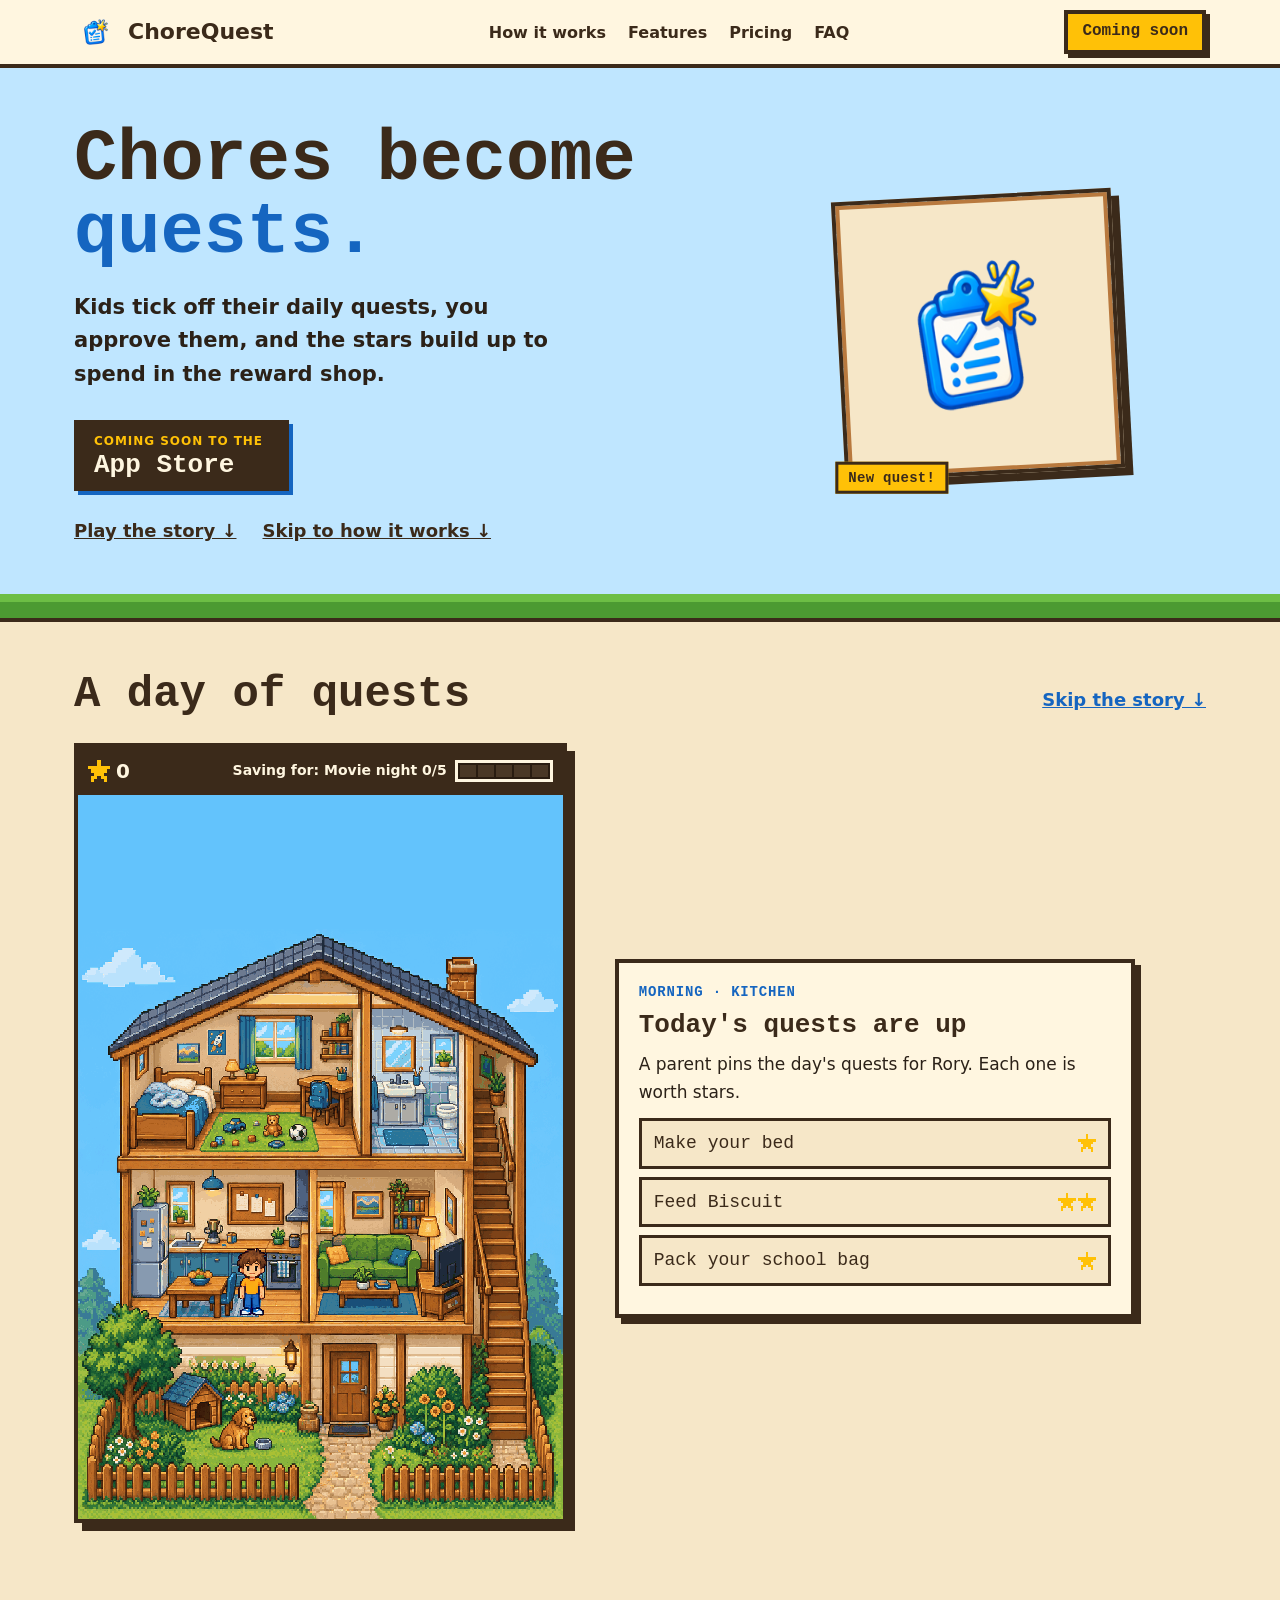
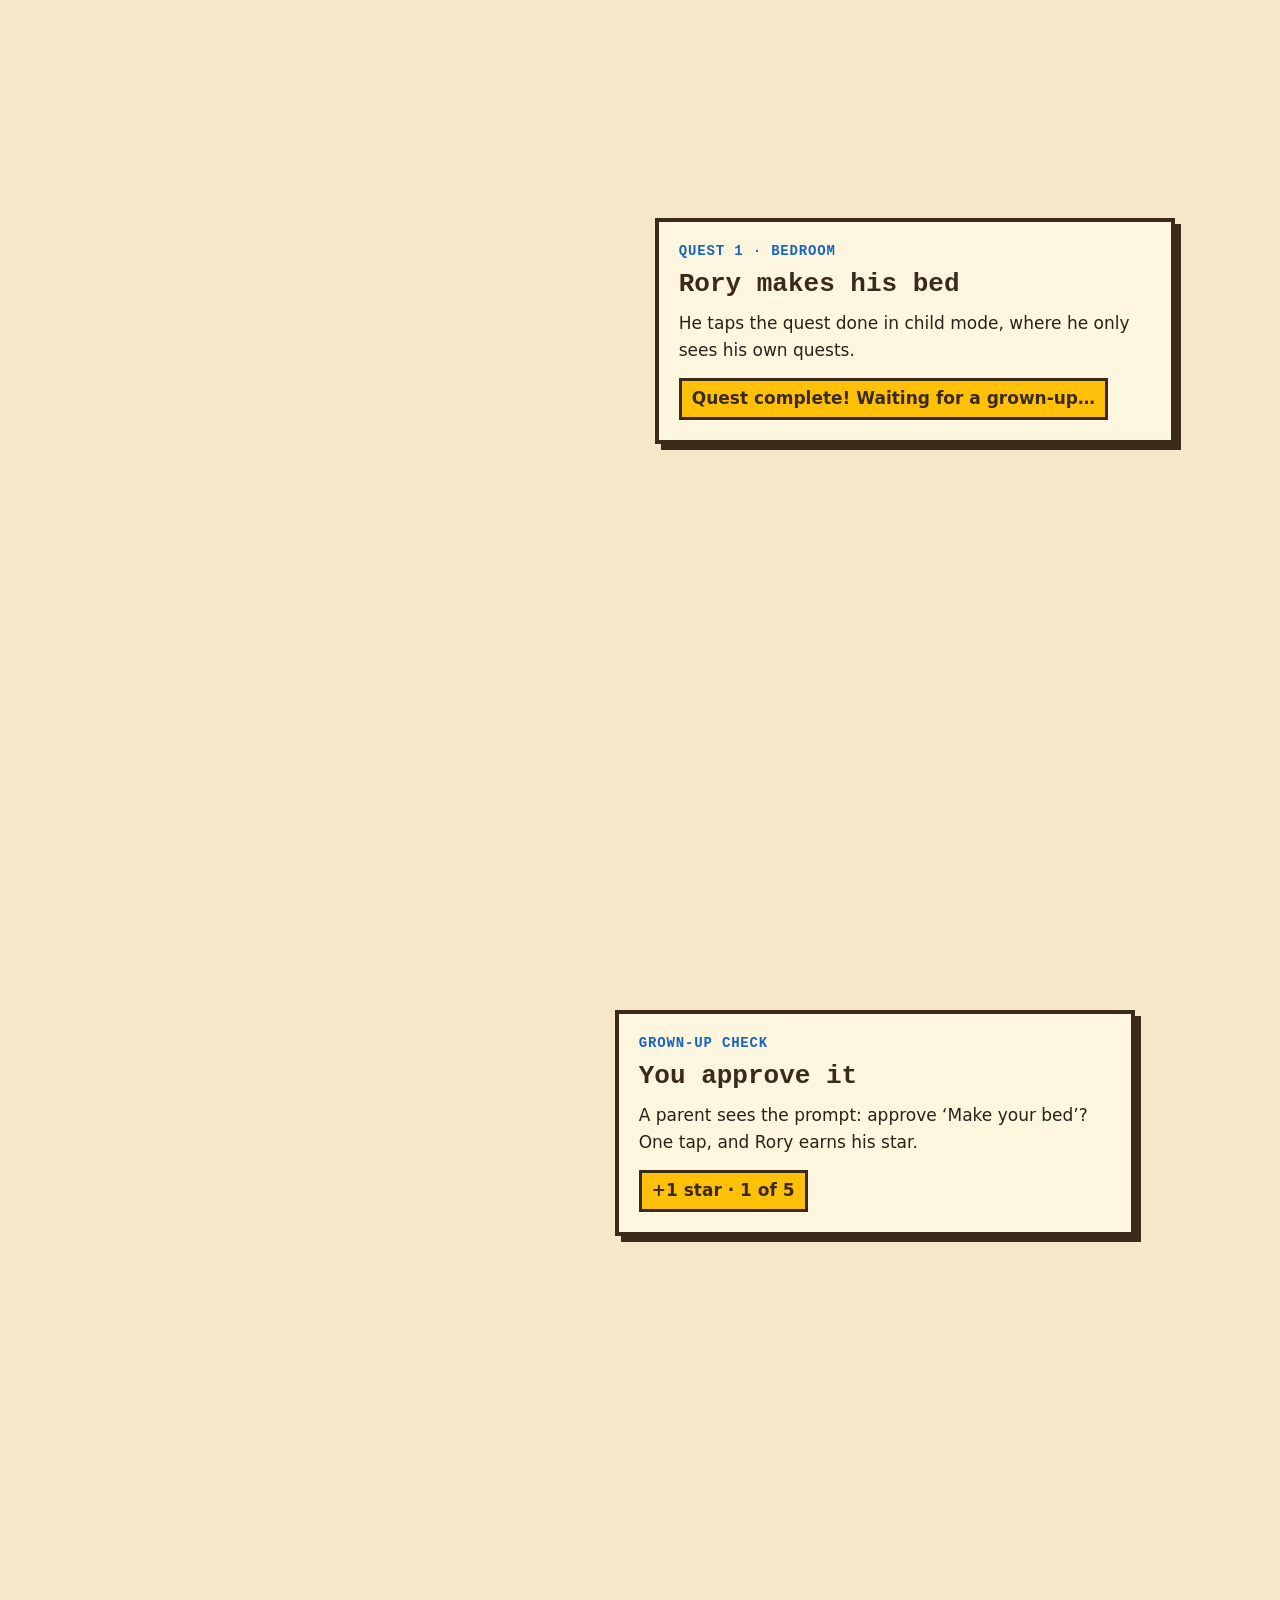
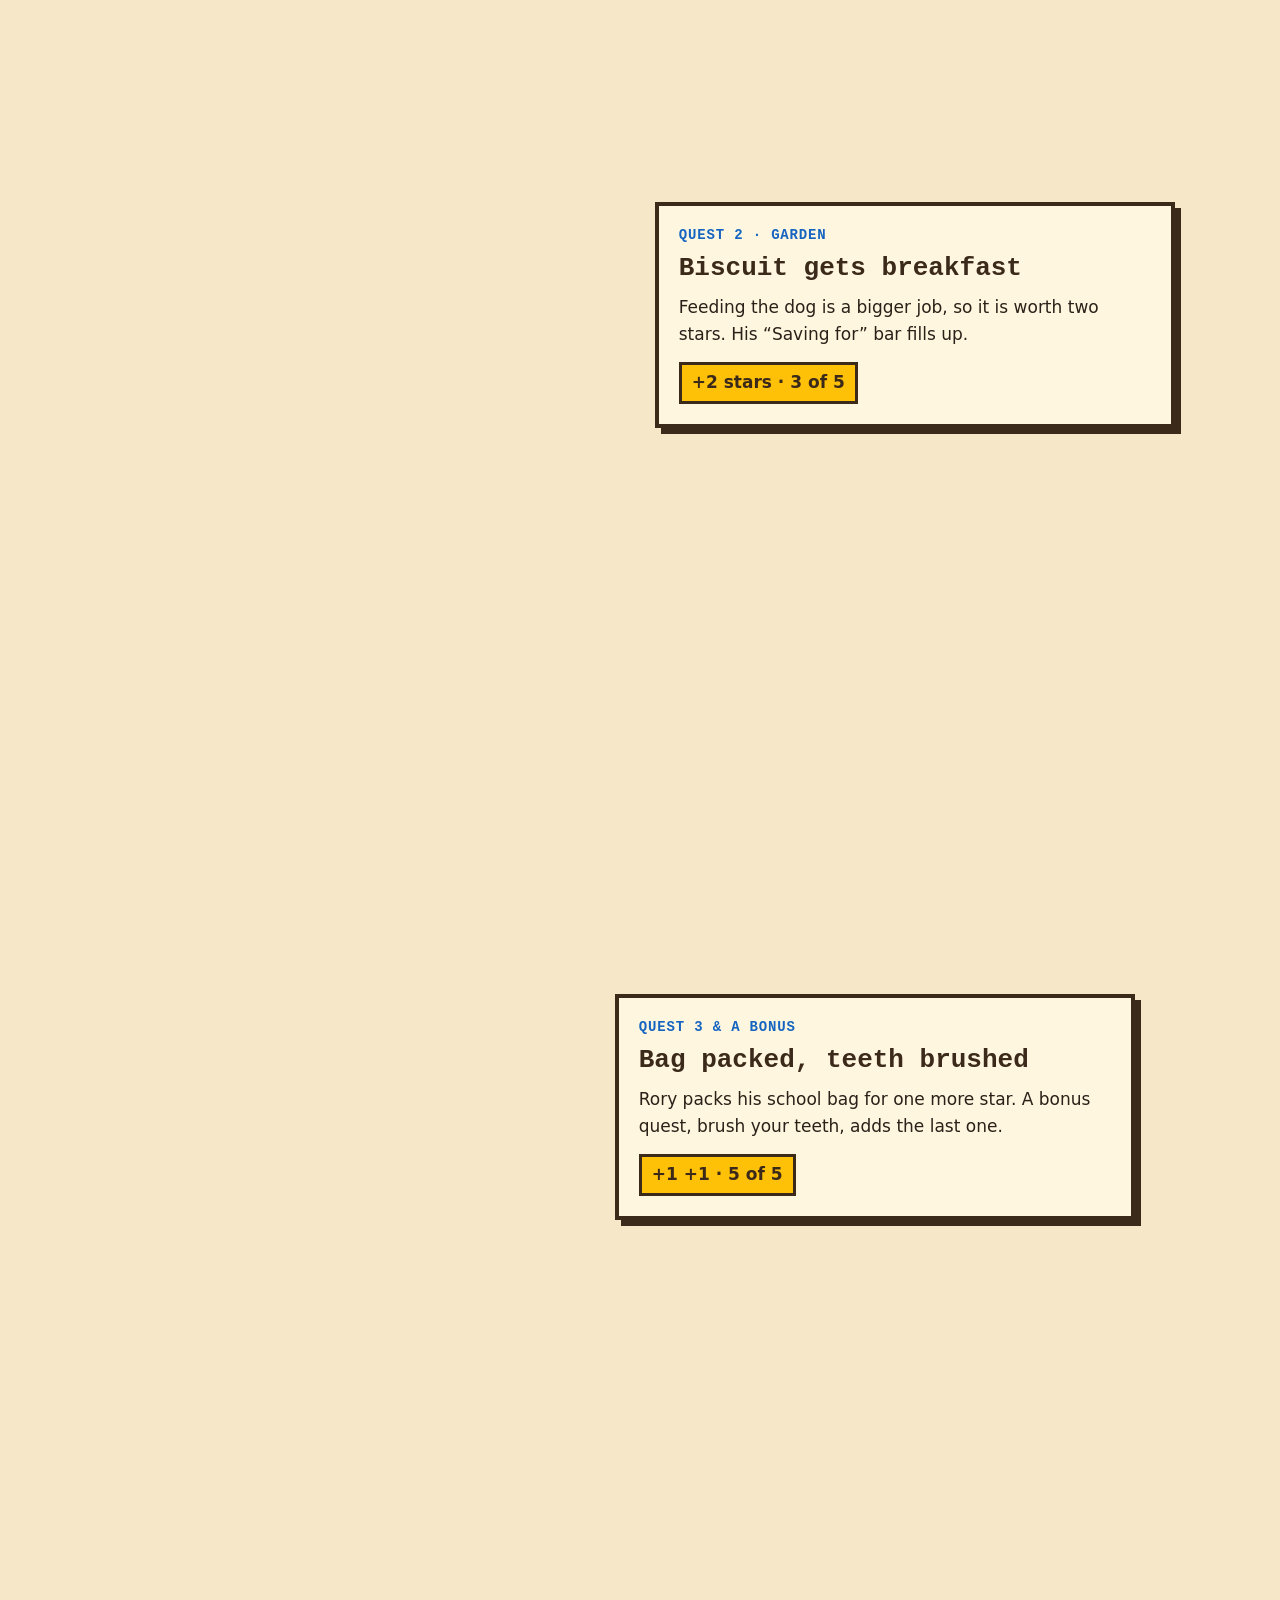
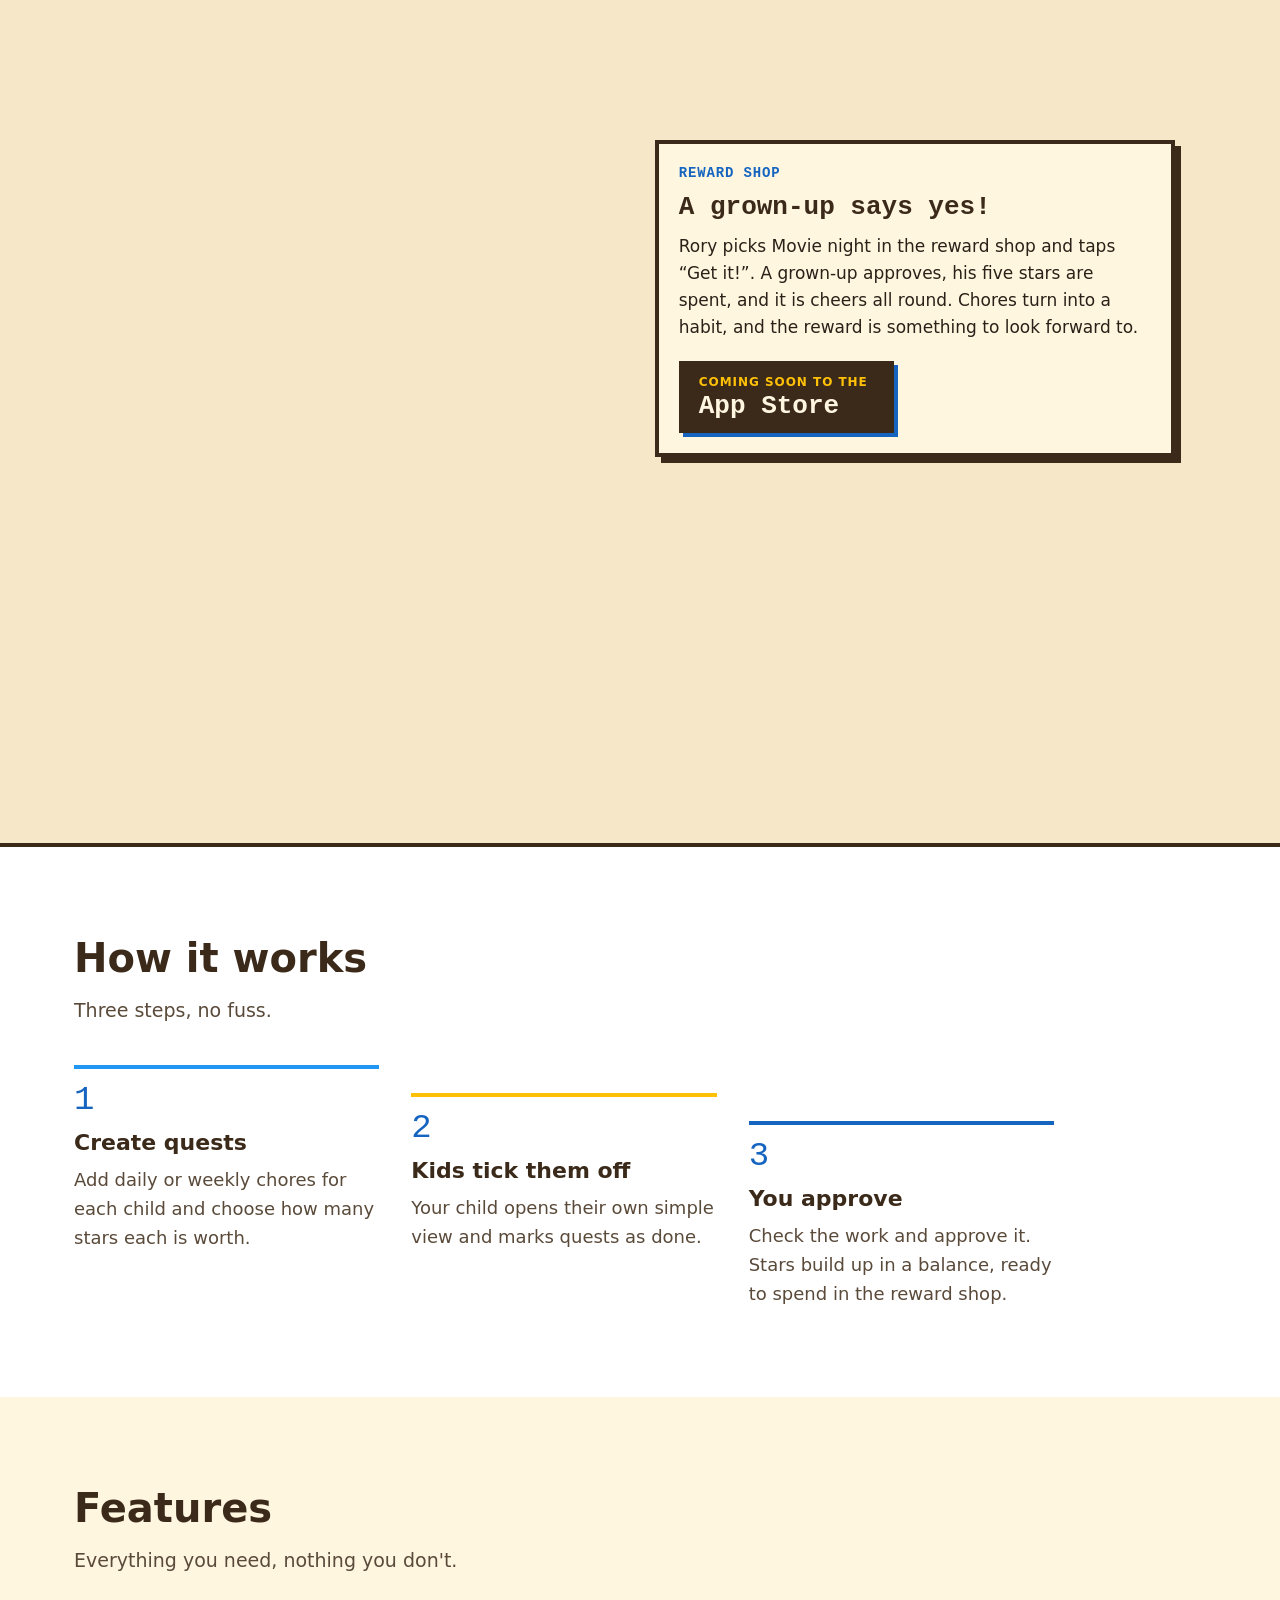
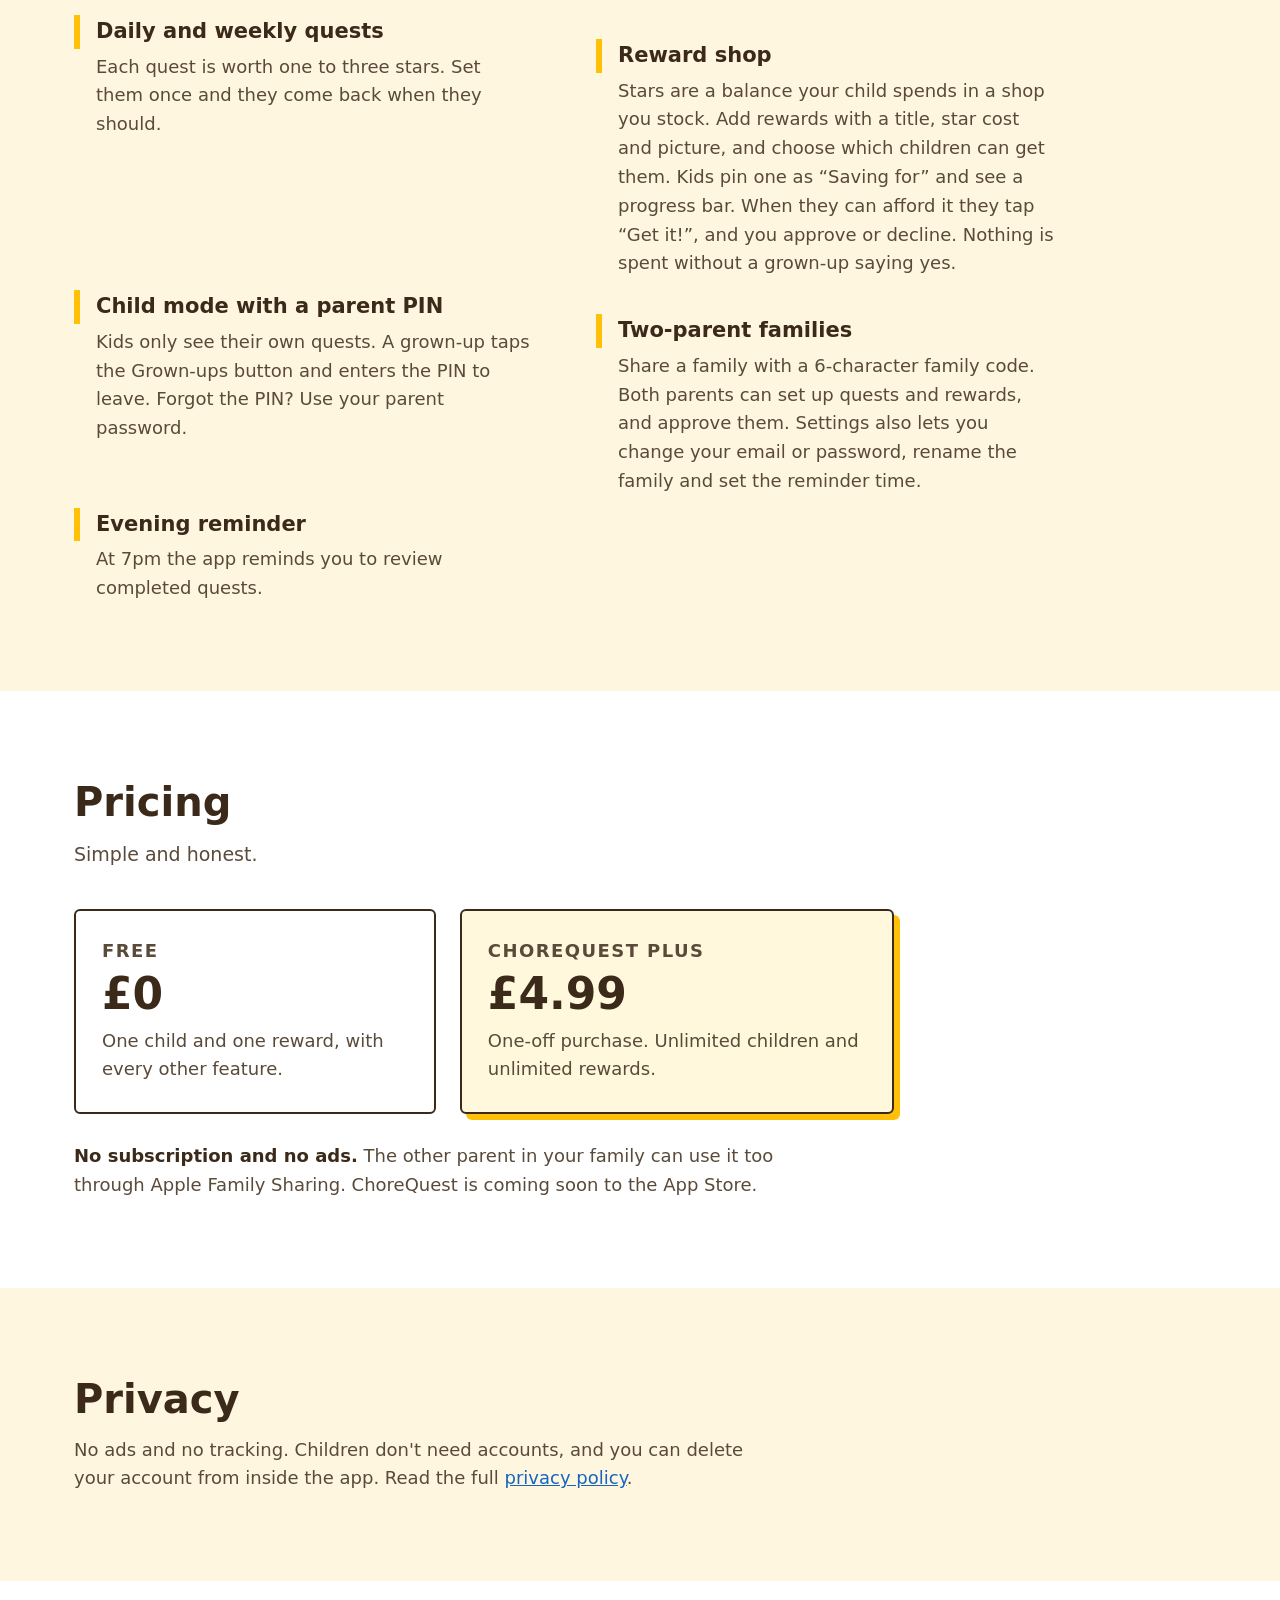
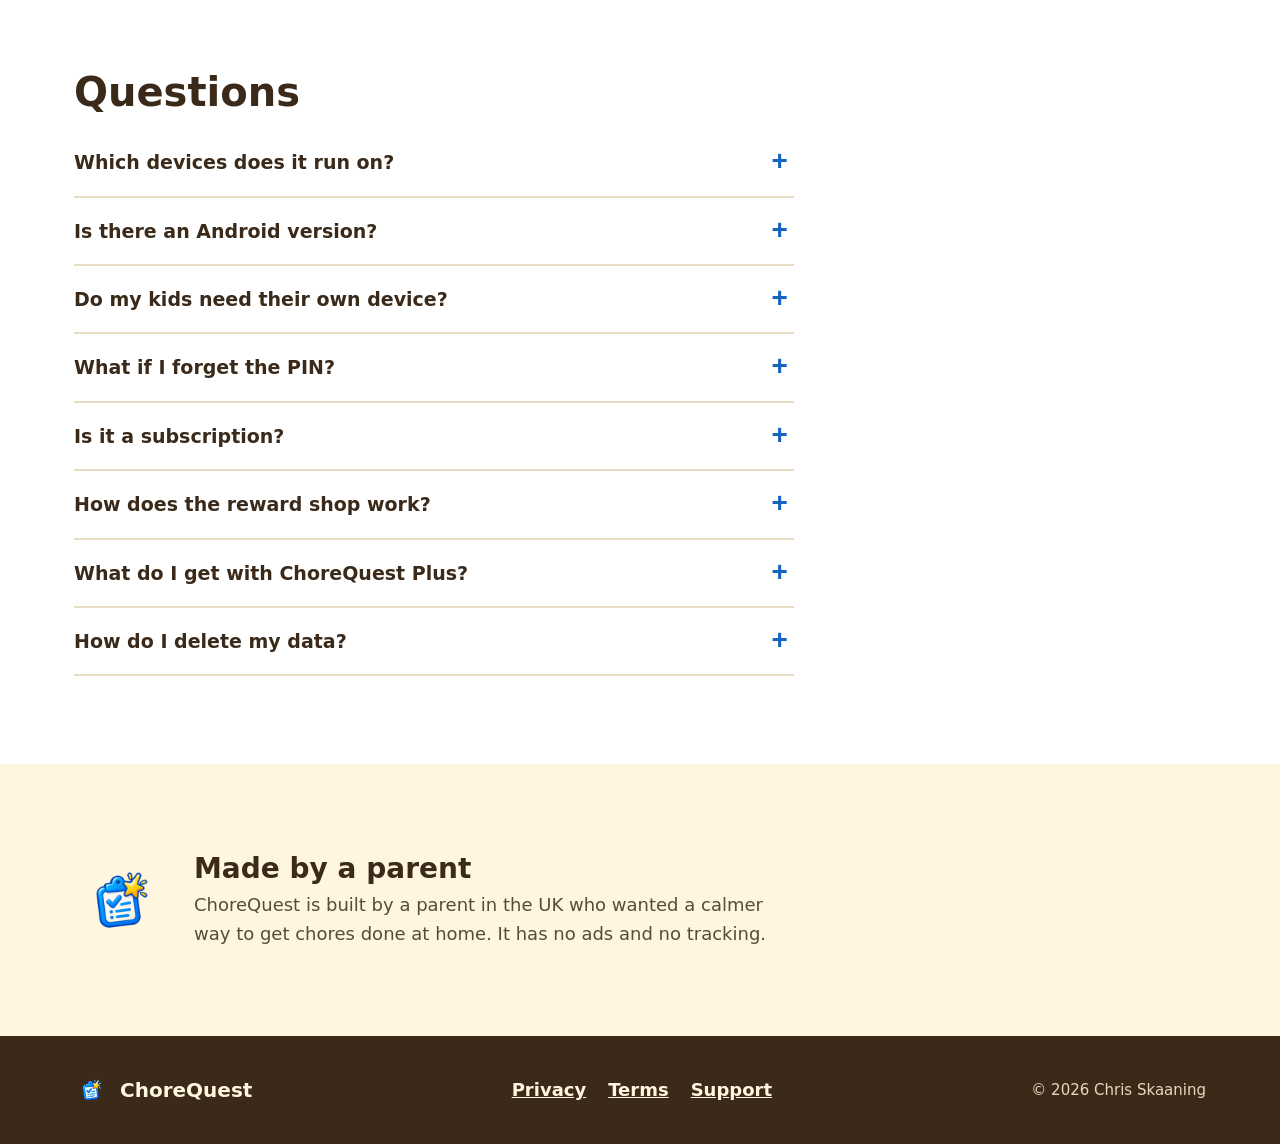
==== commit e17082ff: "Site: reward shop + ChoreQuest Plus copy, story ending, privacy/terms dates, privacy table no longer" ====
--- a/index.html
+++ b/index.html
@@ -6,9 +6,9 @@
   <meta http-equiv="Content-Security-Policy"
         content="default-src 'self'; style-src 'self' https://fonts.googleapis.com; font-src https://fonts.gstatic.com; img-src 'self' data:; script-src 'self'; connect-src 'none'; object-src 'none'; base-uri 'self'; form-action 'none';" />
   <title>ChoreQuest — Chores & Rewards for Kids</title>
-  <meta name="description" content="ChoreQuest turns daily chores into quests. Kids tick them off, you approve, and stars build up towards a reward. No ads, no tracking. Coming soon to the App Store." />
+  <meta name="description" content="ChoreQuest turns daily chores into quests. Kids tick them off, you approve, and stars build up for rewards you choose. No ads, no tracking. Coming soon to the App Store." />
   <meta property="og:title" content="ChoreQuest — Chores become quests" />
-  <meta property="og:description" content="Kids tick off quests, you approve, stars build towards a reward. Coming soon to the App Store." />
+  <meta property="og:description" content="Kids tick off quests, you approve, stars buy rewards you choose. Coming soon to the App Store." />
   <meta property="og:type" content="website" />
   <meta name="theme-color" content="#FFF6E0" />
   <link rel="icon" type="image/png" sizes="32x32" href="img/favicon-32.png" />
@@ -55,7 +55,7 @@
   <div class="wrap">
     <div>
       <h1 id="hero-title">Chores become <span>quests.</span></h1>
-      <p class="sub">Kids tick off their daily quests, you approve them, and the stars build up to a reward.</p>
+      <p class="sub">Kids tick off their daily quests, you approve them, and the stars build up to spend in the reward shop.</p>
       <a class="store-badge" href="#pricing"><small>Coming soon to the</small><strong>App Store</strong></a>
       <p class="hero-links"><a href="#story">Play the story &darr;</a> <a href="#how">Skip to how it works &darr;</a></p>
     </div>
@@ -73,10 +73,10 @@
       <a href="#how">Skip the story &darr;</a>
     </div>
     <div class="story-grid">
-      <div class="stage" id="stage" role="img" aria-label="Illustration: a three-floor family house. Rory, a boy, walks between the rooms as his quests are completed and his star count and reward bar fill up.">
+      <div class="stage" id="stage" role="img" aria-label="Illustration: a three-floor family house. Rory, a boy, walks between the rooms as his quests are completed and his star count and saving-for bar fill up.">
         <div class="hud" aria-hidden="true">
           <div class="hud-stars" id="hud-stars"><svg class="px-star" viewBox="0 0 7 7"><use href="#px-star"/></svg><span id="hud-count">0</span></div>
-          <div class="hud-goal"><span class="lbl" id="goal-lbl">Movie night 0/5</span>
+          <div class="hud-goal"><span class="lbl" id="goal-lbl">Saving for: Movie night 0/5</span>
             <div class="bar"><i></i><i></i><i></i><i></i><i></i></div></div>
         </div>
         <div class="house-wrap" aria-hidden="true">
@@ -128,7 +128,7 @@
           <div class="card">
             <p class="kicker">Quest 2 &middot; Garden</p>
             <h3>Biscuit gets breakfast</h3>
-            <p>Feeding the dog is a bigger job, so it is worth two stars. The reward bar fills up.</p>
+            <p>Feeding the dog is a bigger job, so it is worth two stars. His &ldquo;Saving for&rdquo; bar fills up.</p>
             <span class="banner">+2 stars &middot; 3 of 5</span>
           </div>
         </article>
@@ -144,9 +144,9 @@
 
         <article class="beat" id="beat-6">
           <div class="card">
-            <p class="kicker">Reward unlocked</p>
-            <h3>Movie night!</h3>
-            <p>Five stars fill the bar and the goal is reached. Chores turn into a habit, and the reward is something to look forward to.</p>
+            <p class="kicker">Reward shop</p>
+            <h3>A grown-up says yes!</h3>
+            <p>Rory picks Movie night in the reward shop and taps &ldquo;Get it!&rdquo;. A grown-up approves, his five stars are spent, and it is cheers all round. Chores turn into a habit, and the reward is something to look forward to.</p>
             <a class="store-badge" href="#pricing"><small>Coming soon to the</small><strong>App Store</strong></a>
           </div>
         </article>
@@ -163,7 +163,7 @@
       <ol class="steps">
         <li><h3>Create quests</h3><p>Add daily or weekly chores for each child and choose how many stars each is worth.</p></li>
         <li><h3>Kids tick them off</h3><p>Your child opens their own simple view and marks quests as done.</p></li>
-        <li><h3>You approve</h3><p>Check the work and approve it. Stars build up towards a reward you set.</p></li>
+        <li><h3>You approve</h3><p>Check the work and approve it. Stars build up in a balance, ready to spend in the reward shop.</p></li>
       </ol>
     </div>
   </section>
@@ -174,9 +174,9 @@
       <p class="lead">Everything you need, nothing you don't.</p>
       <div class="features">
         <div><h3>Daily and weekly quests</h3><p>Each quest is worth one to three stars. Set them once and they come back when they should.</p></div>
-        <div><h3>Reward goals</h3><p>Pick a reward, like movie night or an ice cream. A progress bar shows how close your child is.</p></div>
+        <div><h3>Reward shop</h3><p>Stars are a balance your child spends in a shop you stock. Add rewards with a title, star cost and picture, and choose which children can get them. Kids pin one as &ldquo;Saving for&rdquo; and see a progress bar. When they can afford it they tap &ldquo;Get it!&rdquo;, and you approve or decline. Nothing is spent without a grown-up saying yes.</p></div>
         <div><h3>Child mode with a parent PIN</h3><p>Kids only see their own quests. A grown-up taps the Grown-ups button and enters the PIN to leave. Forgot the PIN? Use your parent password.</p></div>
-        <div><h3>Two-parent families</h3><p>Share a family with a 6-character family code. Both parents can set up quests and approve them.</p></div>
+        <div><h3>Two-parent families</h3><p>Share a family with a 6-character family code. Both parents can set up quests and rewards, and approve them. Settings also lets you change your email or password, rename the family and set the reminder time.</p></div>
         <div><h3>Evening reminder</h3><p>At 7pm the app reminds you to review completed quests.</p></div>
       </div>
     </div>
@@ -187,8 +187,8 @@
       <h2 id="pricing-title">Pricing</h2>
       <p class="lead">Simple and honest.</p>
       <div class="price-grid">
-        <div class="price"><h3>Free</h3><div class="amt">&pound;0</div><p>One child, all features.</p></div>
-        <div class="price paid"><h3>Unlimited Children</h3><div class="amt">&pound;4.99</div><p>One-off purchase. Add as many children as you like.</p></div>
+        <div class="price"><h3>Free</h3><div class="amt">&pound;0</div><p>One child and one reward, with every other feature.</p></div>
+        <div class="price paid"><h3>ChoreQuest Plus</h3><div class="amt">&pound;4.99</div><p>One-off purchase. Unlimited children and unlimited rewards.</p></div>
       </div>
       <p class="price-note"><strong>No subscription and no ads.</strong> The other parent in your family can use it too through Apple Family Sharing. ChoreQuest is coming soon to the App Store.</p>
     </div>
@@ -208,8 +208,10 @@
       <details><summary>Is there an Android version?</summary><p>Not yet.</p></details>
       <details><summary>Do my kids need their own device?</summary><p>No. Child mode works on your phone, or on a tablet your child uses.</p></details>
       <details><summary>What if I forget the PIN?</summary><p>Tap Grown-ups, then &ldquo;Forgot PIN?&rdquo;. After you enter your parent password you can choose a new PIN.</p></details>
-      <details><summary>Is it a subscription?</summary><p>No. The app is free for one child, and unlimited children is a single &pound;4.99 purchase.</p></details>
-      <details><summary>How do I delete my data?</summary><p>You can delete your account in the app. See the <a href="privacy.html">privacy policy</a> for details, or <a href="support.html">contact support</a>.</p></details>
+      <details><summary>Is it a subscription?</summary><p>No. The app is free for one child and one reward, and ChoreQuest Plus is a single &pound;4.99 purchase. No ads.</p></details>
+      <details><summary>How does the reward shop work?</summary><p>Stars are a balance. A parent adds rewards with a title, star cost, picture and which children can get them. A child can pin one as &ldquo;Saving for&rdquo; to see a progress bar, and taps &ldquo;Get it!&rdquo; when they have enough stars. A grown-up then approves it, which spends the stars, or declines it. Kids can&rsquo;t spend stars without approval.</p></details>
+      <details><summary>What do I get with ChoreQuest Plus?</summary><p>A one-off &pound;4.99 purchase that unlocks unlimited children and unlimited rewards. The free app has one child and one reward. It isn&rsquo;t a subscription, there are no ads, and Apple Family Sharing covers the other parent. Existing purchases count.</p></details>
+      <details><summary>How do I delete my data?</summary><p>You can delete your account in the app under Settings &rarr; Delete account. See the <a href="privacy.html">privacy policy</a> for details, or <a href="support.html">contact support</a>.</p></details>
     </div>
   </section>
 
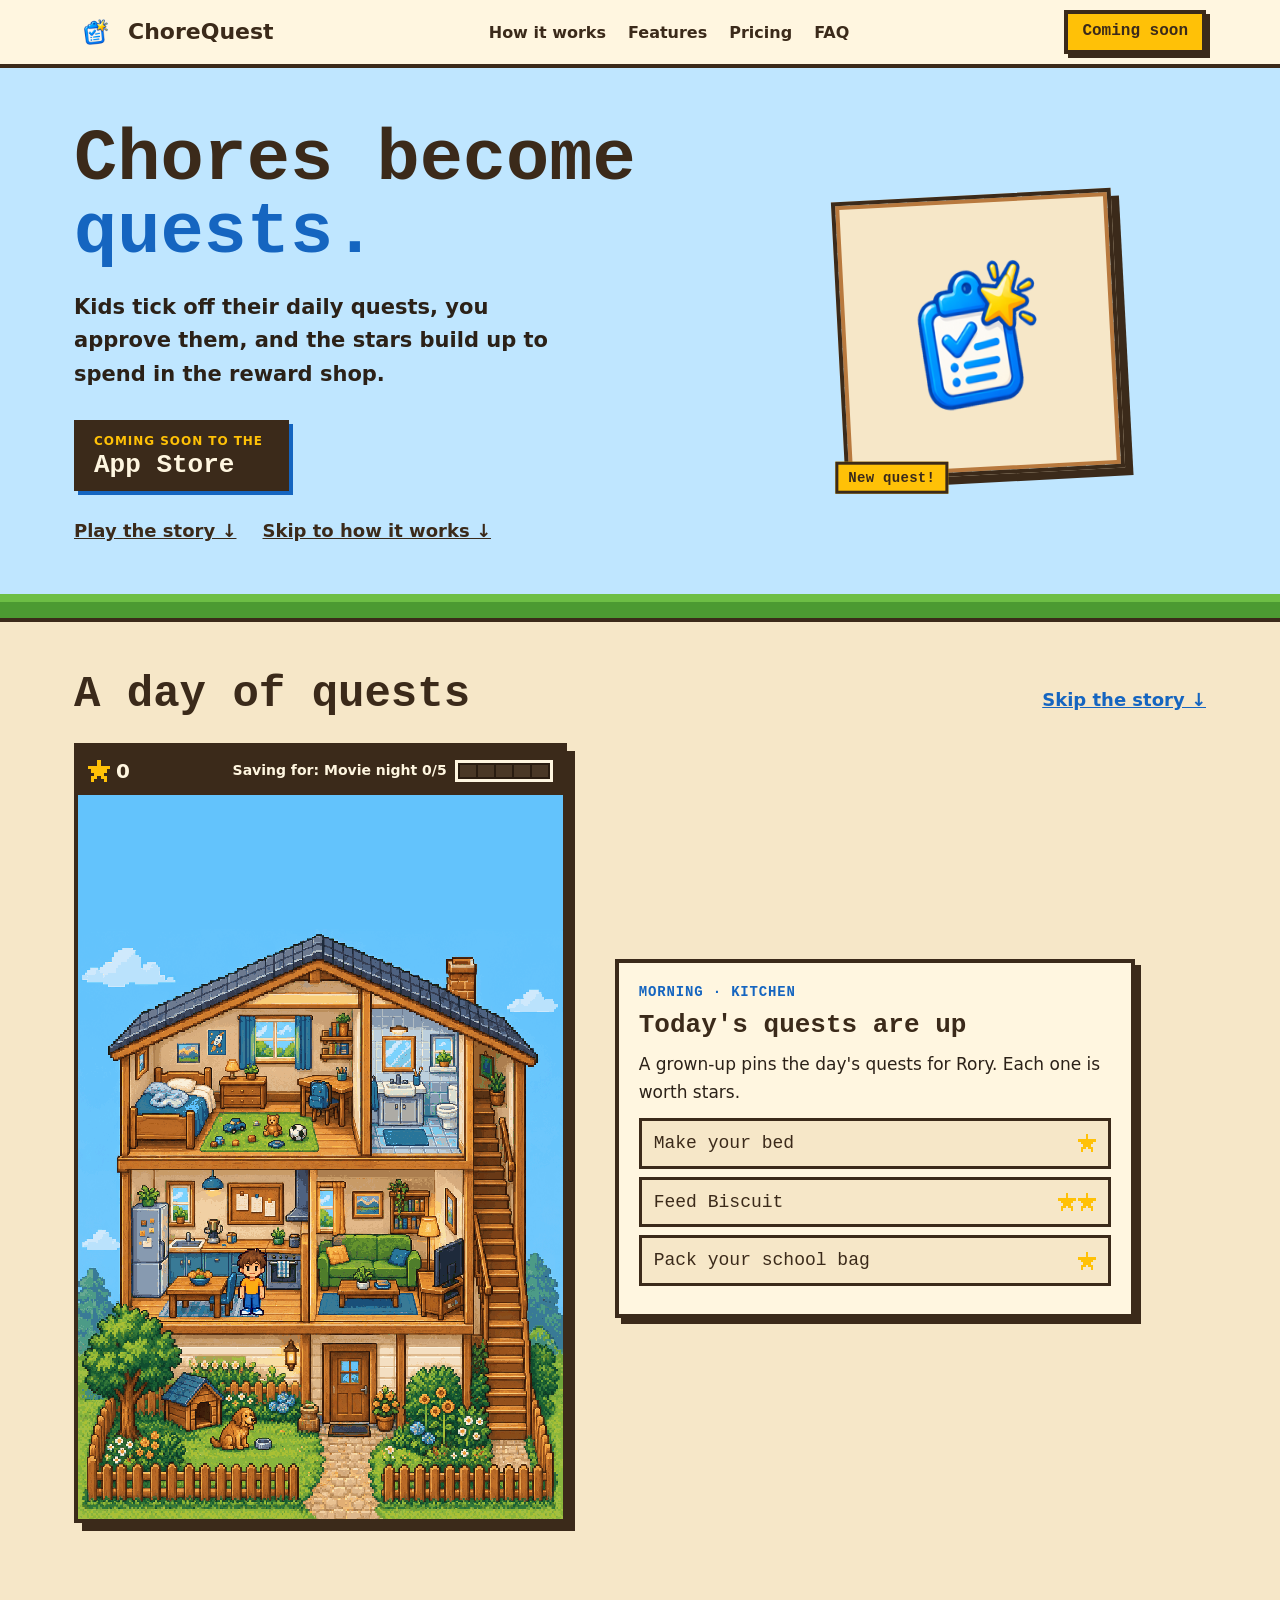
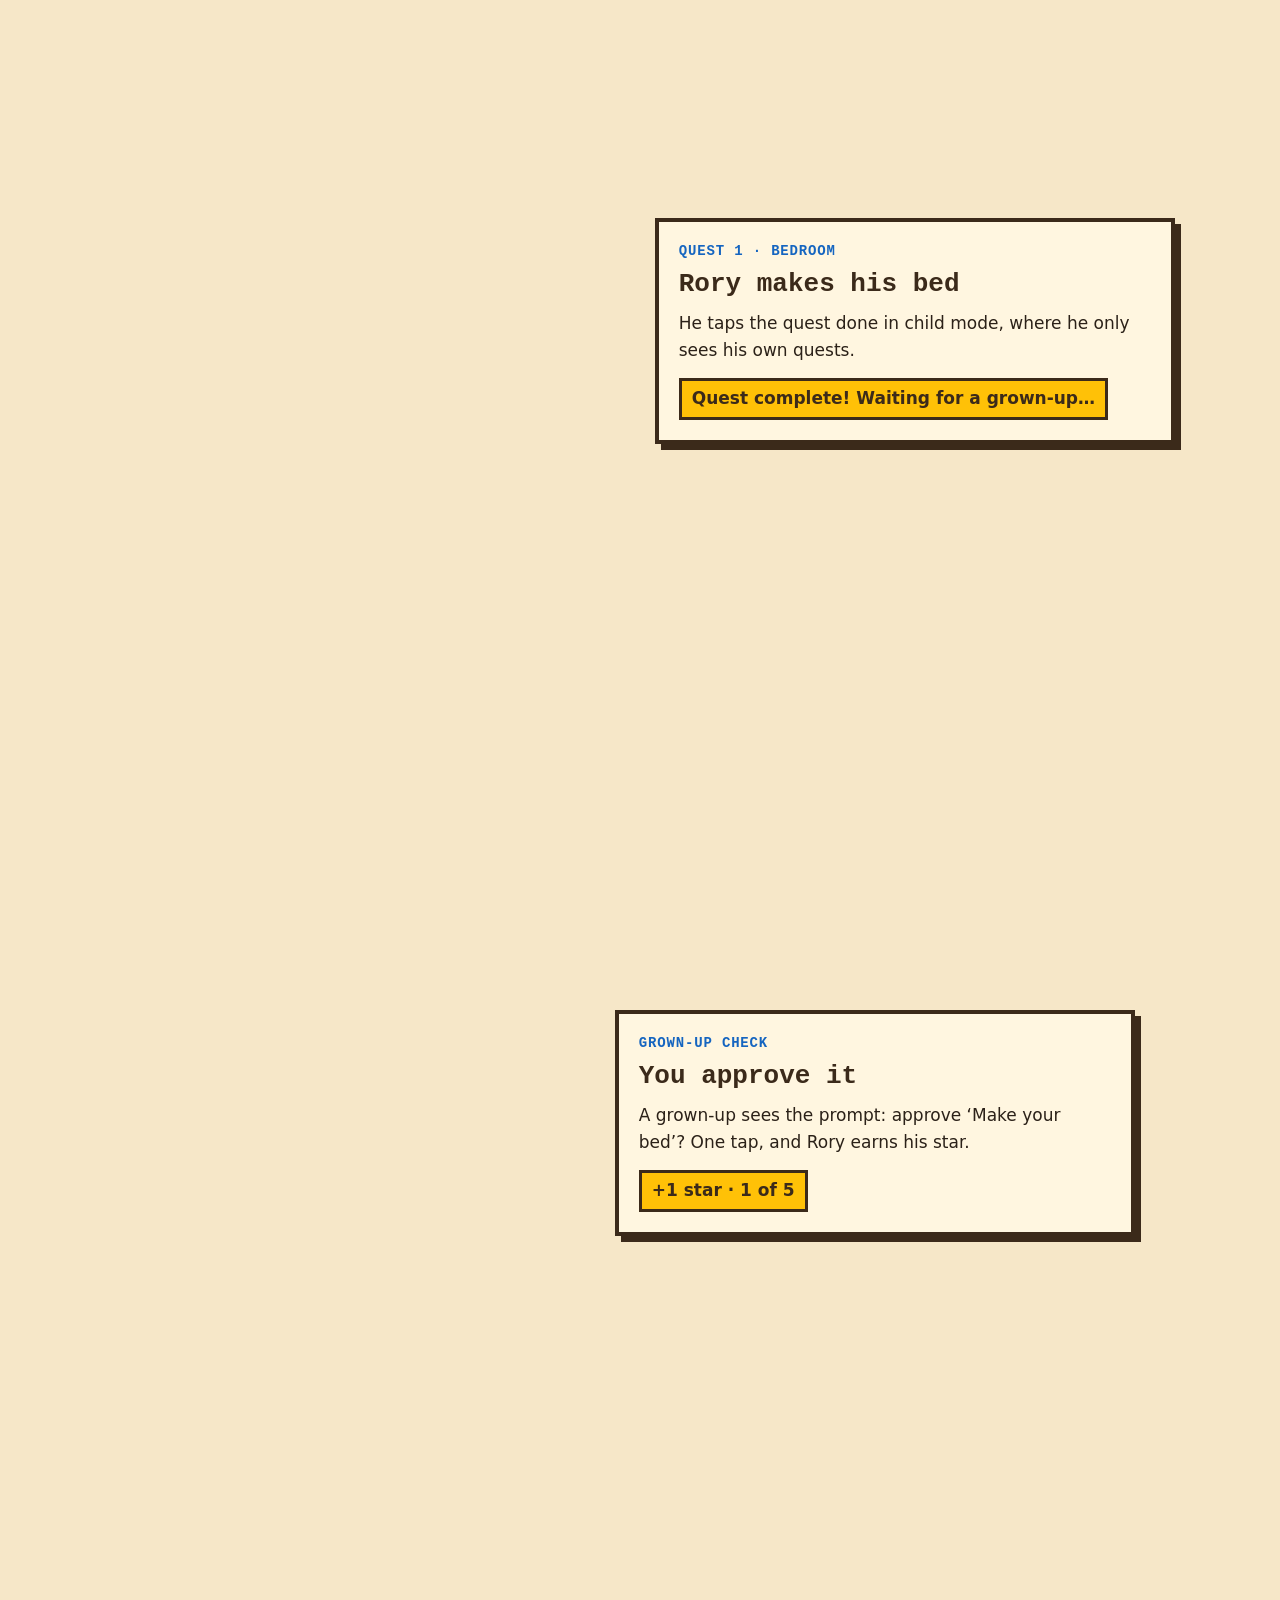
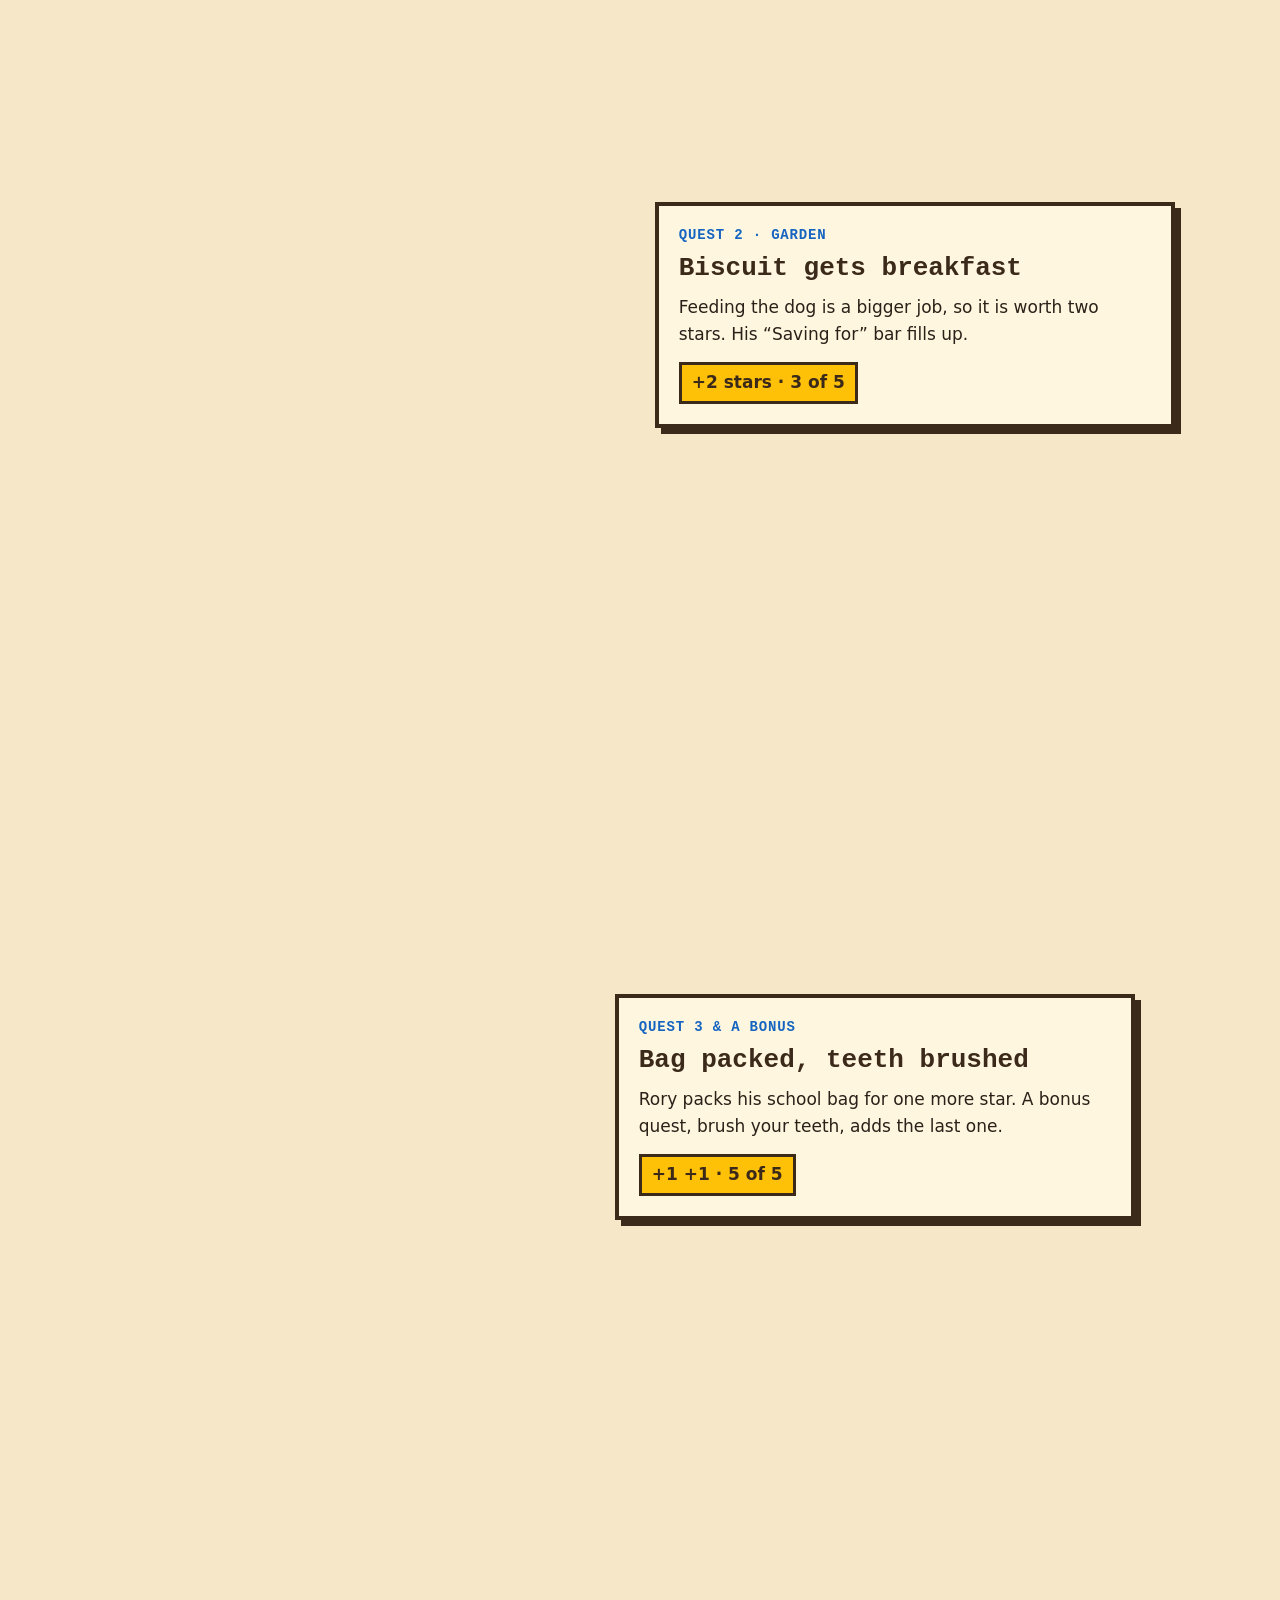
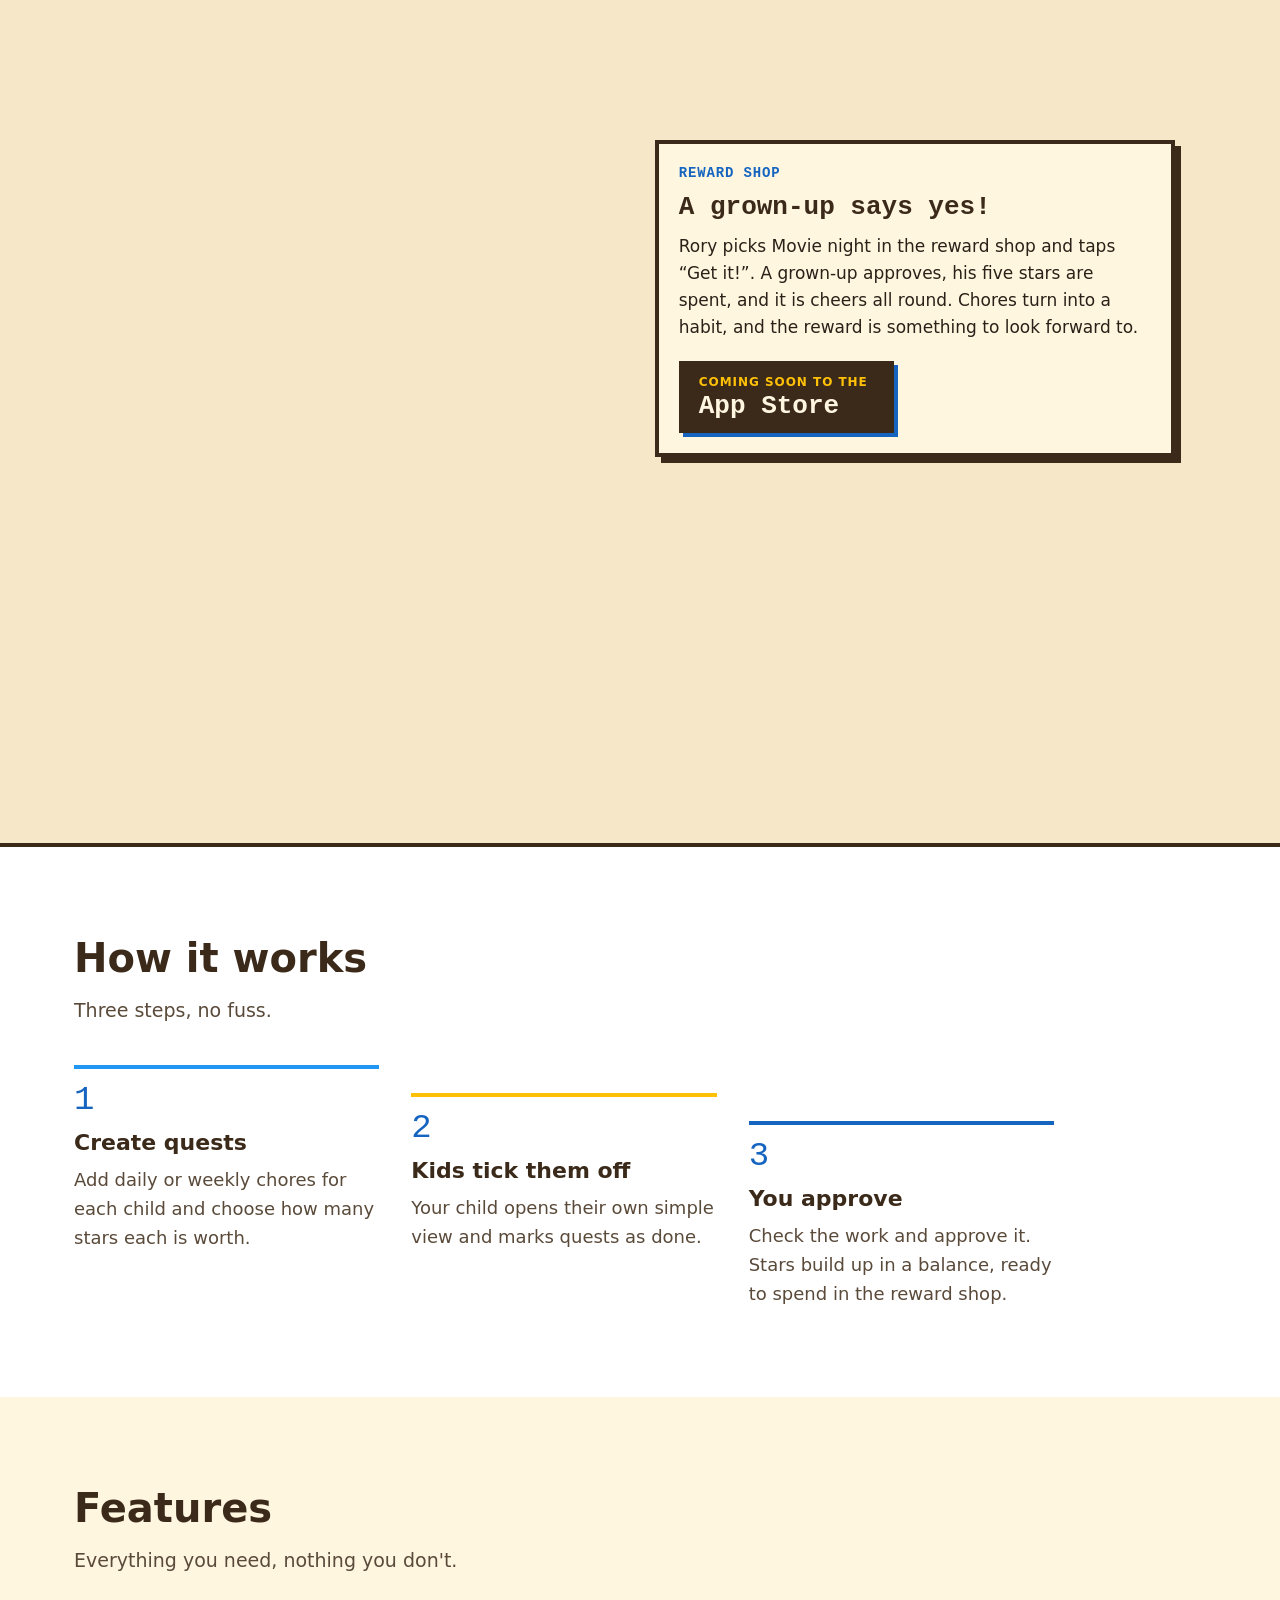
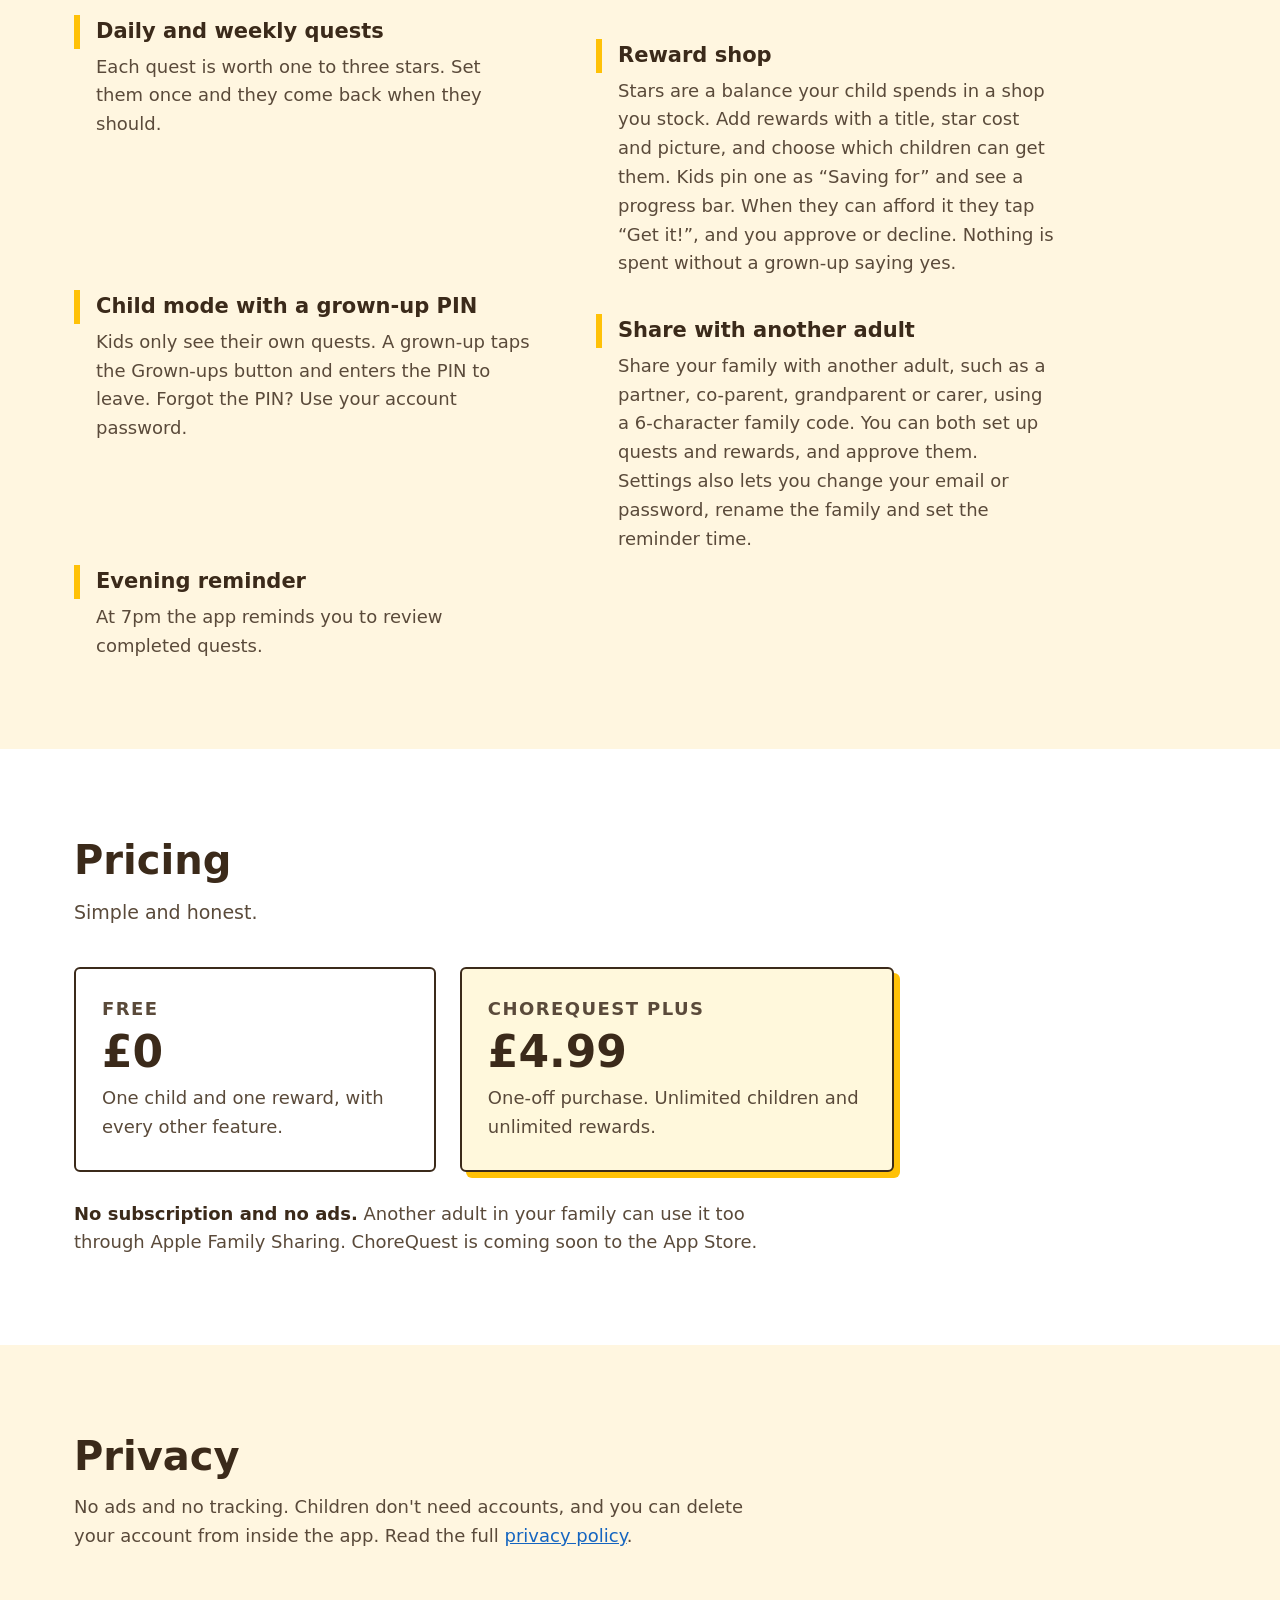
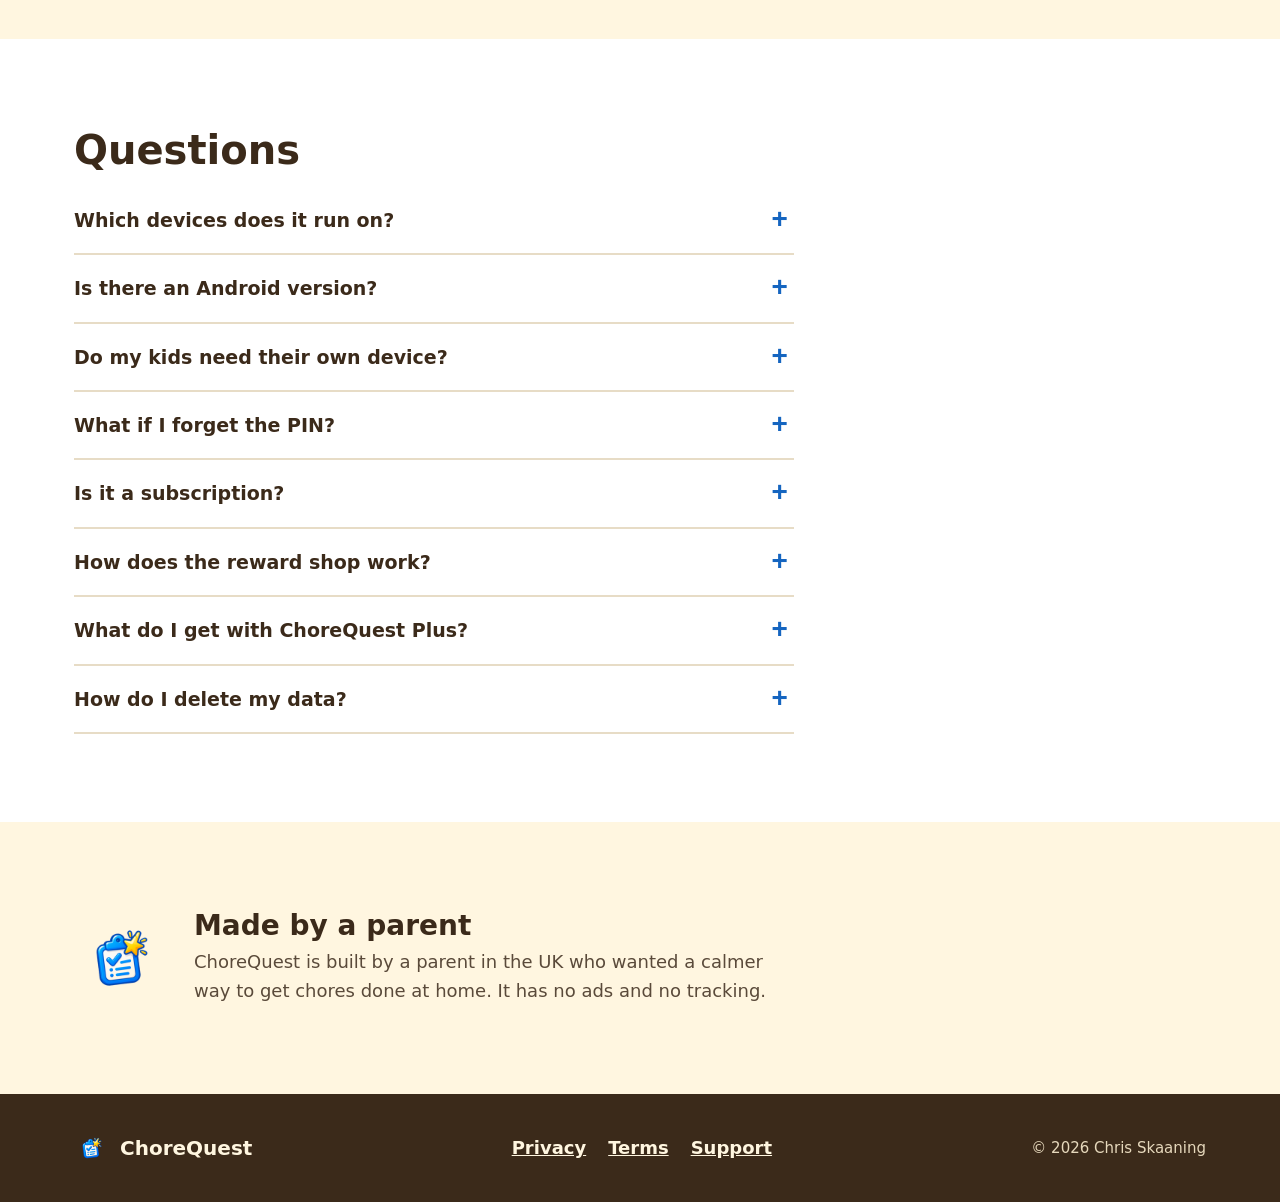
==== commit 0db612ca: "Wording: grown-up/another adult instead of parent assumptions Co-Authored-By: Claude Opus 5.5 <norep" ====
--- a/index.html
+++ b/index.html
@@ -97,7 +97,7 @@
           <div class="card">
             <p class="kicker">Morning &middot; Kitchen</p>
             <h3>Today's quests are up</h3>
-            <p>A parent pins the day's quests for Rory. Each one is worth stars.</p>
+            <p>A grown-up pins the day's quests for Rory. Each one is worth stars.</p>
             <ul class="quests">
               <li>Make your bed <span class="stars" aria-hidden="true"><svg class="px-star" viewBox="0 0 7 7"><use href="#px-star"/></svg></span><span class="sr">1 star</span></li>
               <li>Feed Biscuit <span class="stars" aria-hidden="true"><svg class="px-star" viewBox="0 0 7 7"><use href="#px-star"/></svg><svg class="px-star" viewBox="0 0 7 7"><use href="#px-star"/></svg></span><span class="sr">2 stars</span></li>
@@ -119,7 +119,7 @@
           <div class="card">
             <p class="kicker">Grown-up check</p>
             <h3>You approve it</h3>
-            <p>A parent sees the prompt: approve &lsquo;Make your bed&rsquo;? One tap, and Rory earns his star.</p>
+            <p>A grown-up sees the prompt: approve &lsquo;Make your bed&rsquo;? One tap, and Rory earns his star.</p>
             <span class="banner">+1 star &middot; 1 of 5</span>
           </div>
         </article>
@@ -175,8 +175,8 @@
       <div class="features">
         <div><h3>Daily and weekly quests</h3><p>Each quest is worth one to three stars. Set them once and they come back when they should.</p></div>
         <div><h3>Reward shop</h3><p>Stars are a balance your child spends in a shop you stock. Add rewards with a title, star cost and picture, and choose which children can get them. Kids pin one as &ldquo;Saving for&rdquo; and see a progress bar. When they can afford it they tap &ldquo;Get it!&rdquo;, and you approve or decline. Nothing is spent without a grown-up saying yes.</p></div>
-        <div><h3>Child mode with a parent PIN</h3><p>Kids only see their own quests. A grown-up taps the Grown-ups button and enters the PIN to leave. Forgot the PIN? Use your parent password.</p></div>
-        <div><h3>Two-parent families</h3><p>Share a family with a 6-character family code. Both parents can set up quests and rewards, and approve them. Settings also lets you change your email or password, rename the family and set the reminder time.</p></div>
+        <div><h3>Child mode with a grown-up PIN</h3><p>Kids only see their own quests. A grown-up taps the Grown-ups button and enters the PIN to leave. Forgot the PIN? Use your account password.</p></div>
+        <div><h3>Share with another adult</h3><p>Share your family with another adult, such as a partner, co-parent, grandparent or carer, using a 6-character family code. You can both set up quests and rewards, and approve them. Settings also lets you change your email or password, rename the family and set the reminder time.</p></div>
         <div><h3>Evening reminder</h3><p>At 7pm the app reminds you to review completed quests.</p></div>
       </div>
     </div>
@@ -190,7 +190,7 @@
         <div class="price"><h3>Free</h3><div class="amt">&pound;0</div><p>One child and one reward, with every other feature.</p></div>
         <div class="price paid"><h3>ChoreQuest Plus</h3><div class="amt">&pound;4.99</div><p>One-off purchase. Unlimited children and unlimited rewards.</p></div>
       </div>
-      <p class="price-note"><strong>No subscription and no ads.</strong> The other parent in your family can use it too through Apple Family Sharing. ChoreQuest is coming soon to the App Store.</p>
+      <p class="price-note"><strong>No subscription and no ads.</strong> Another adult in your family can use it too through Apple Family Sharing. ChoreQuest is coming soon to the App Store.</p>
     </div>
   </section>
 
@@ -207,10 +207,10 @@
       <details><summary>Which devices does it run on?</summary><p>iPhone and iPad.</p></details>
       <details><summary>Is there an Android version?</summary><p>Not yet.</p></details>
       <details><summary>Do my kids need their own device?</summary><p>No. Child mode works on your phone, or on a tablet your child uses.</p></details>
-      <details><summary>What if I forget the PIN?</summary><p>Tap Grown-ups, then &ldquo;Forgot PIN?&rdquo;. After you enter your parent password you can choose a new PIN.</p></details>
+      <details><summary>What if I forget the PIN?</summary><p>Tap Grown-ups, then &ldquo;Forgot PIN?&rdquo;. After you enter your account password you can choose a new PIN.</p></details>
       <details><summary>Is it a subscription?</summary><p>No. The app is free for one child and one reward, and ChoreQuest Plus is a single &pound;4.99 purchase. No ads.</p></details>
-      <details><summary>How does the reward shop work?</summary><p>Stars are a balance. A parent adds rewards with a title, star cost, picture and which children can get them. A child can pin one as &ldquo;Saving for&rdquo; to see a progress bar, and taps &ldquo;Get it!&rdquo; when they have enough stars. A grown-up then approves it, which spends the stars, or declines it. Kids can&rsquo;t spend stars without approval.</p></details>
-      <details><summary>What do I get with ChoreQuest Plus?</summary><p>A one-off &pound;4.99 purchase that unlocks unlimited children and unlimited rewards. The free app has one child and one reward. It isn&rsquo;t a subscription, there are no ads, and Apple Family Sharing covers the other parent. Existing purchases count.</p></details>
+      <details><summary>How does the reward shop work?</summary><p>Stars are a balance. You add rewards with a title, star cost, picture and which children can get them. A child can pin one as &ldquo;Saving for&rdquo; to see a progress bar, and taps &ldquo;Get it!&rdquo; when they have enough stars. A grown-up then approves it, which spends the stars, or declines it. Kids can&rsquo;t spend stars without approval.</p></details>
+      <details><summary>What do I get with ChoreQuest Plus?</summary><p>A one-off &pound;4.99 purchase that unlocks unlimited children and unlimited rewards. The free app has one child and one reward. It isn&rsquo;t a subscription, there are no ads, and Apple Family Sharing covers another adult in your family. Existing purchases count.</p></details>
       <details><summary>How do I delete my data?</summary><p>You can delete your account in the app under Settings &rarr; Delete account. See the <a href="privacy.html">privacy policy</a> for details, or <a href="support.html">contact support</a>.</p></details>
     </div>
   </section>
--- a/css/site.css
+++ b/css/site.css
@@ -225,14 +225,14 @@
   .section { padding: 56px 0; }
   .story { padding: 32px 0 24px; }
   .story-grid { display: block; }
-  .stage { top: 8px; height: 55vh; height: 55svh; min-height: 300px; box-shadow: 4px 4px 0 var(--ink); }
+  .stage { top: 8px; height: 44vh; height: 44svh; min-height: 260px; box-shadow: 4px 4px 0 var(--ink); }
   .hud { font-size: 13px; padding: 6px 8px; }
   .hud-stars { font-size: 17px; } .hud-stars .px-star { width: 18px; height: 18px; }
   .hud-goal .lbl { font-size: 12px; }
   .bar i { width: 10px; height: 10px; }
   .beat { min-height: 42vh; align-items: flex-start; padding-top: 24px; }
   .beat:nth-child(even) .card { margin-left: 0; }
-  .beats { padding-bottom: 40vh; }
+  .beats { padding-bottom: 50vh; }
   .card { padding: 14px 14px 16px; box-shadow: 4px 4px 0 var(--ink); }
   .beat.is-active .card { box-shadow: 5px 5px 0 var(--blue-dark); }
   .card h3 { font-size: 21px; } .card p { font-size: 16px; }
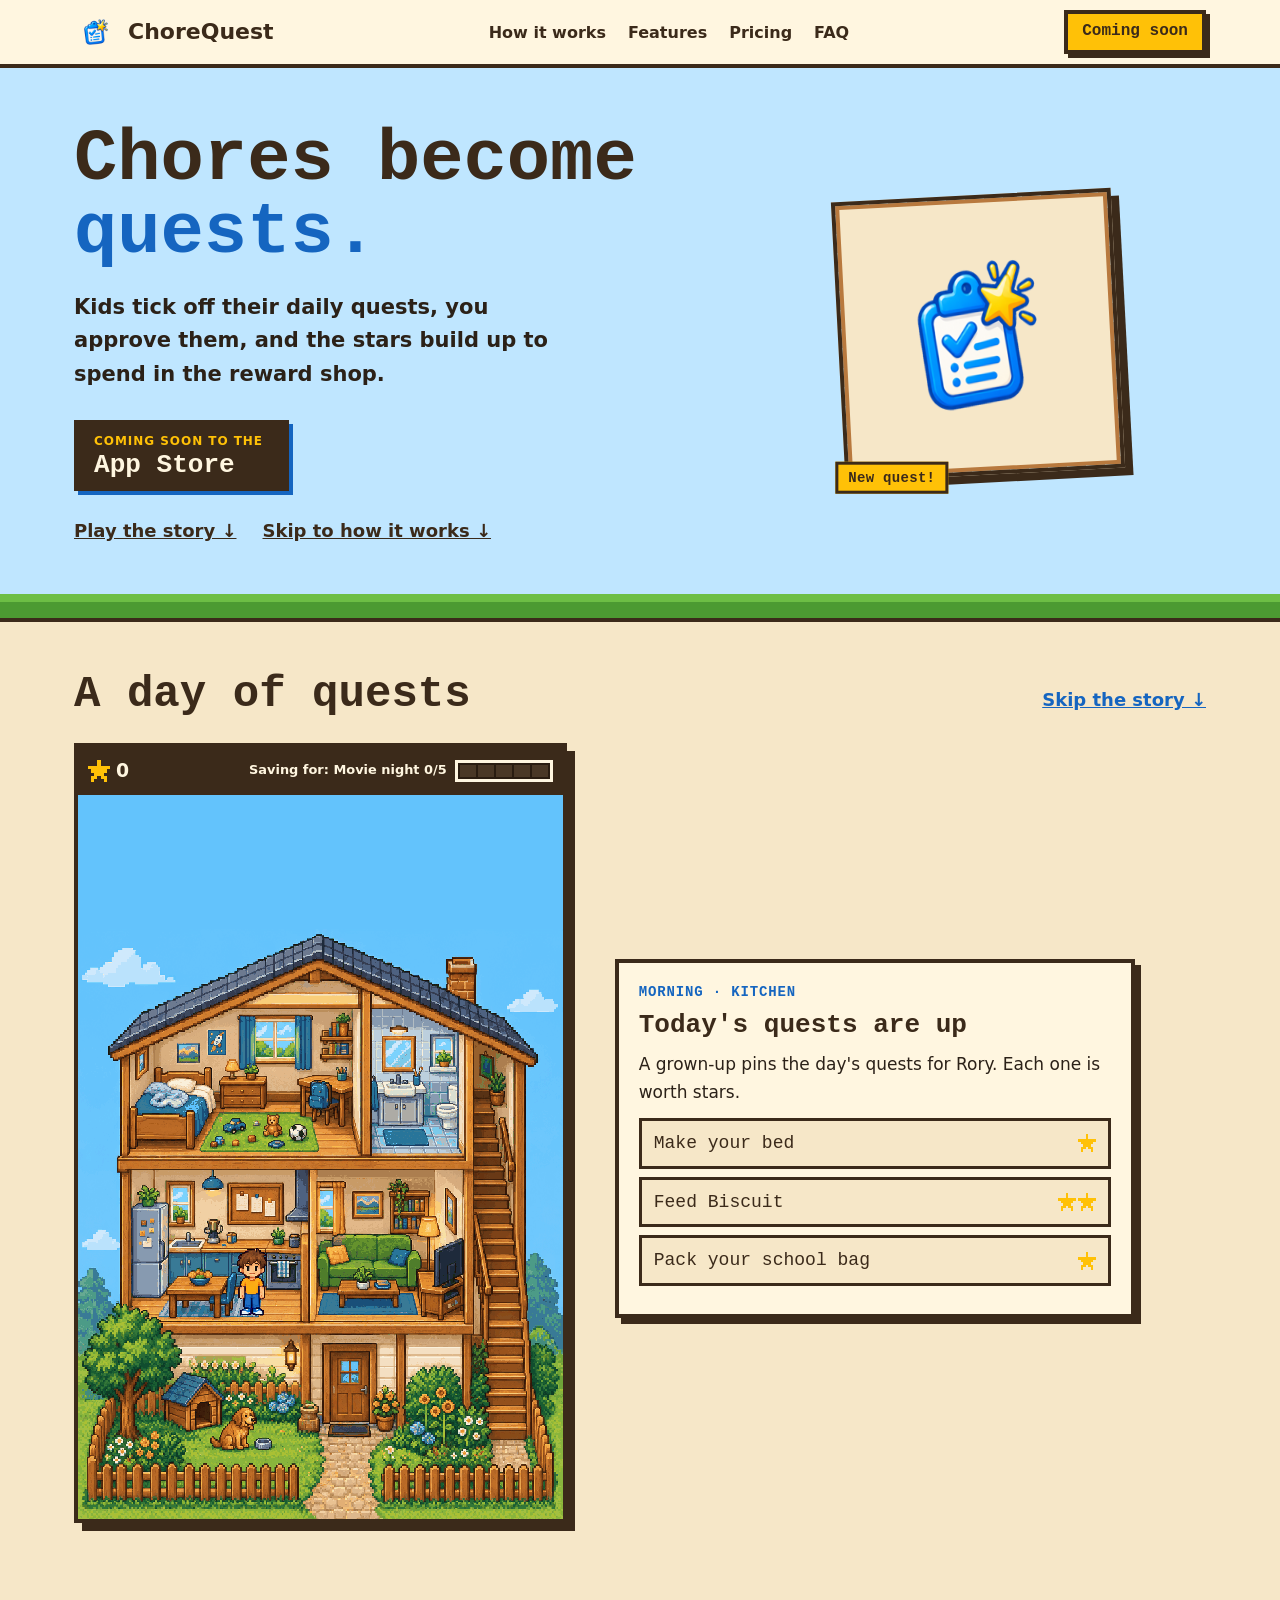
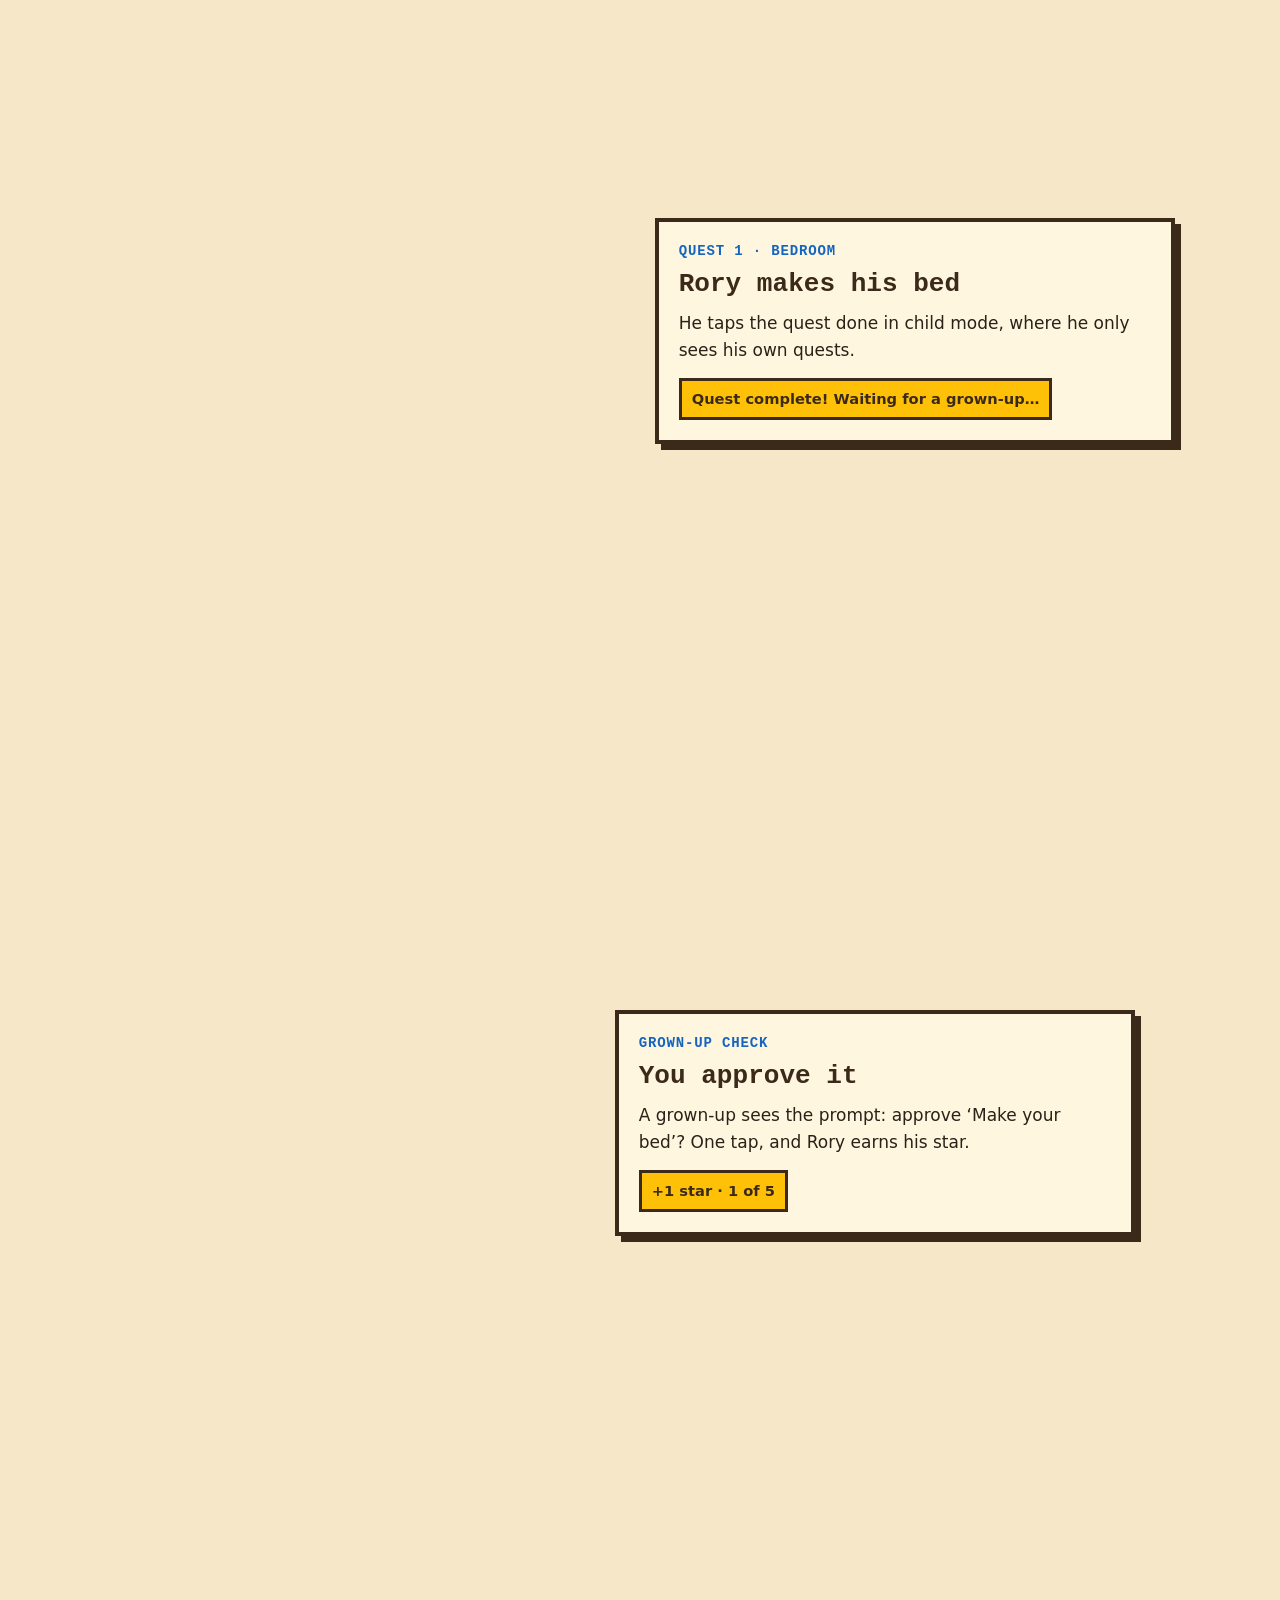
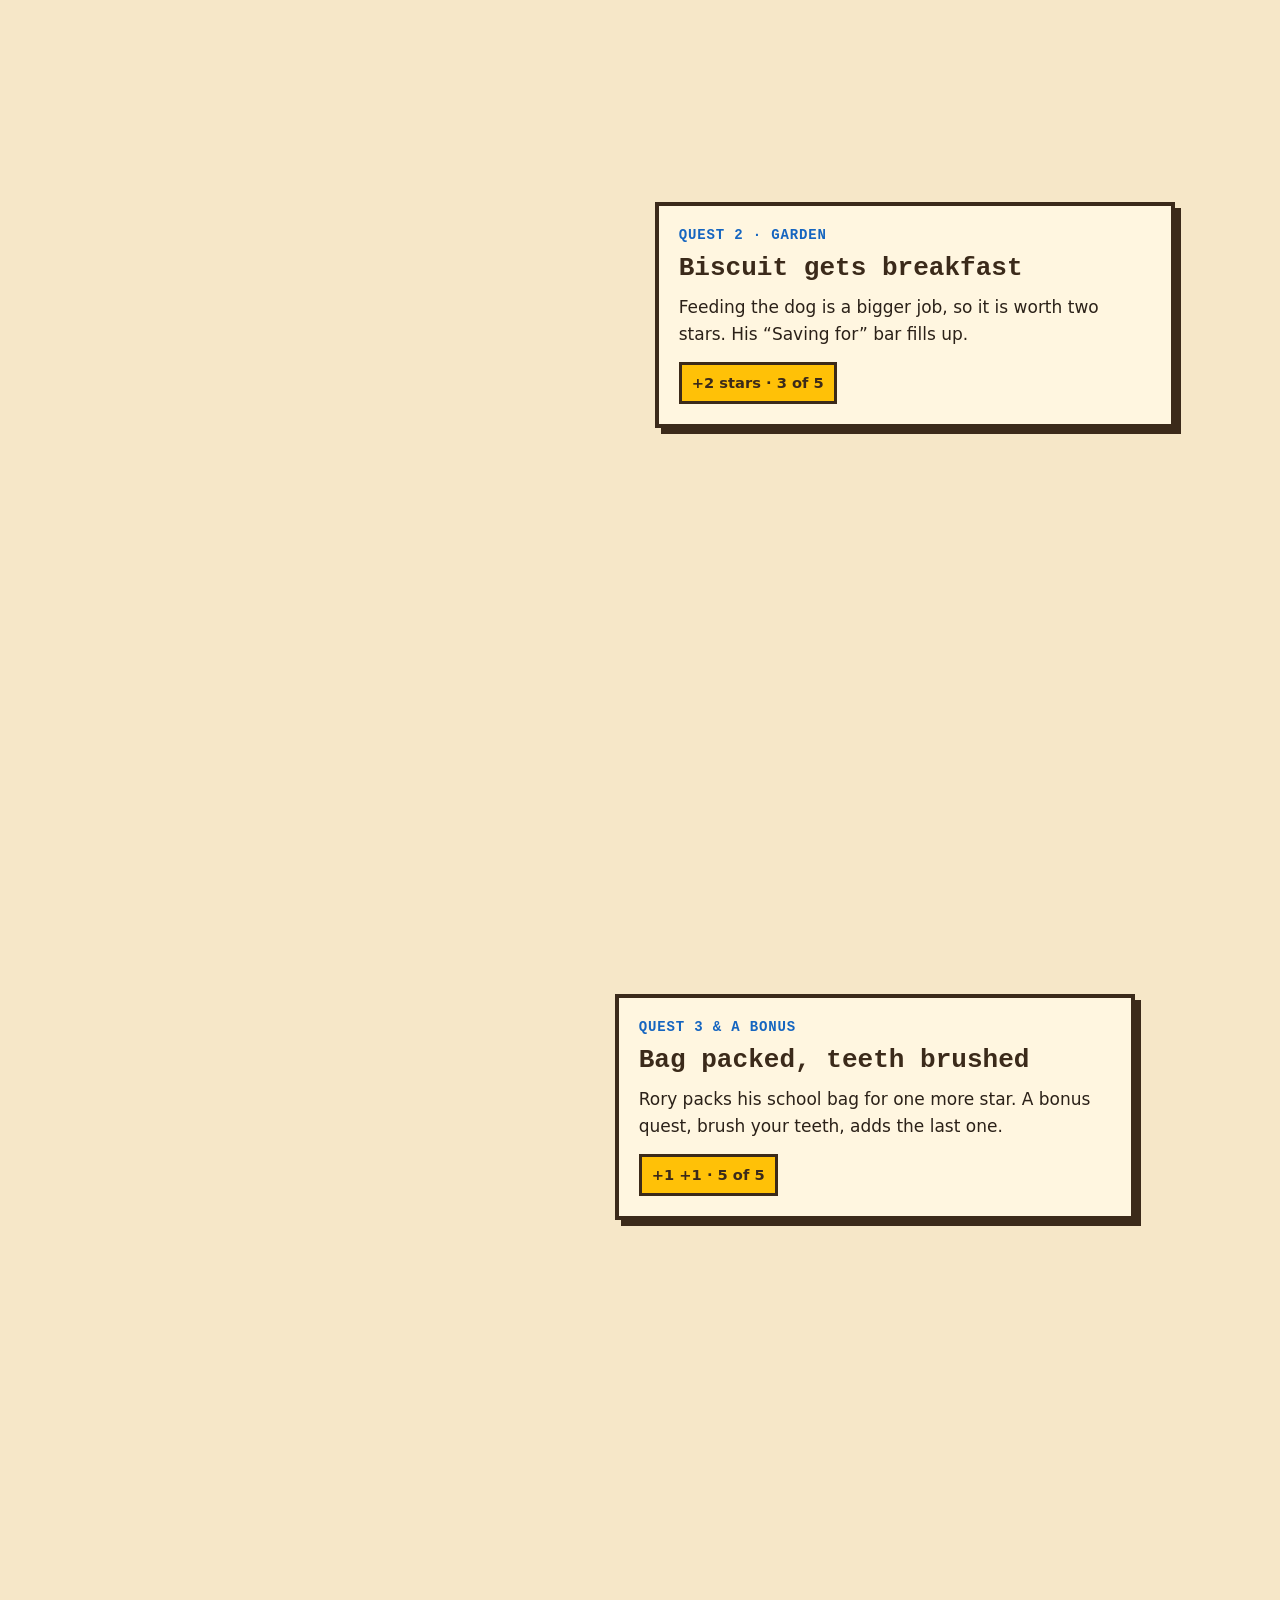
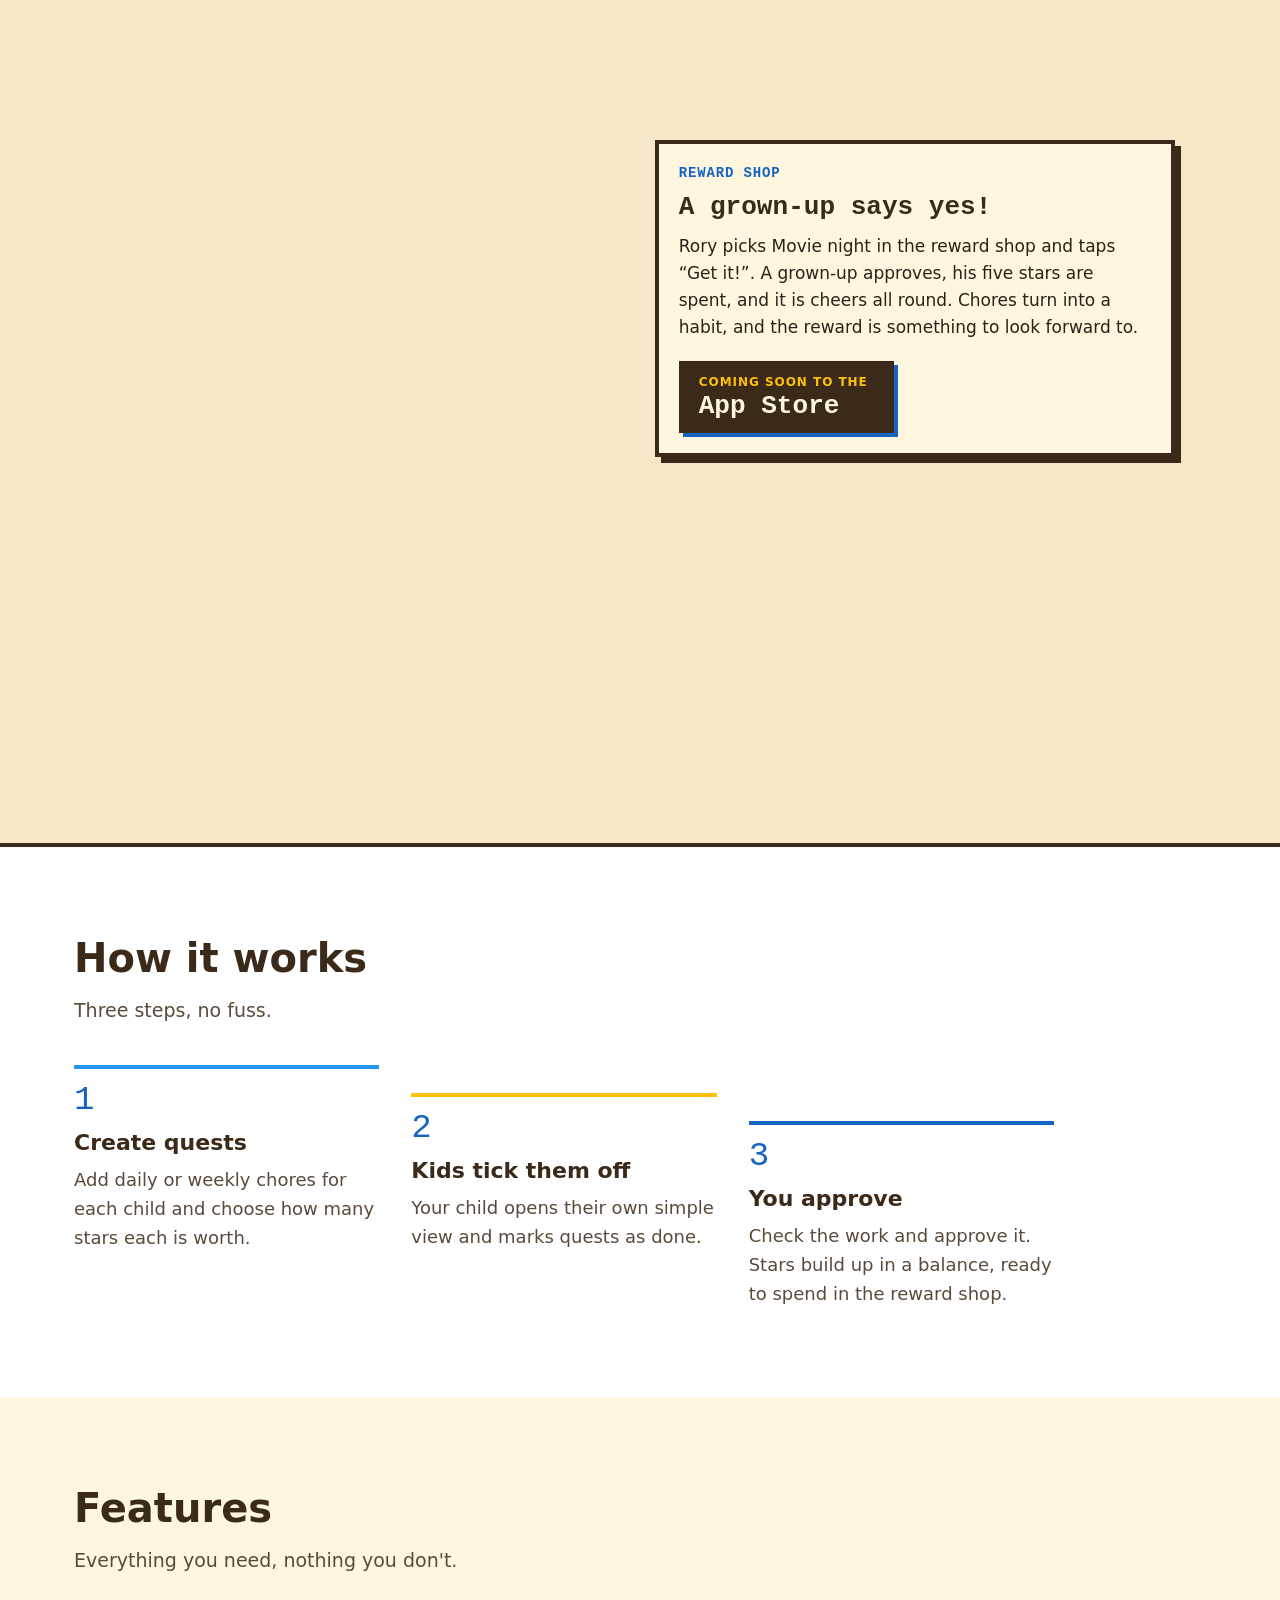
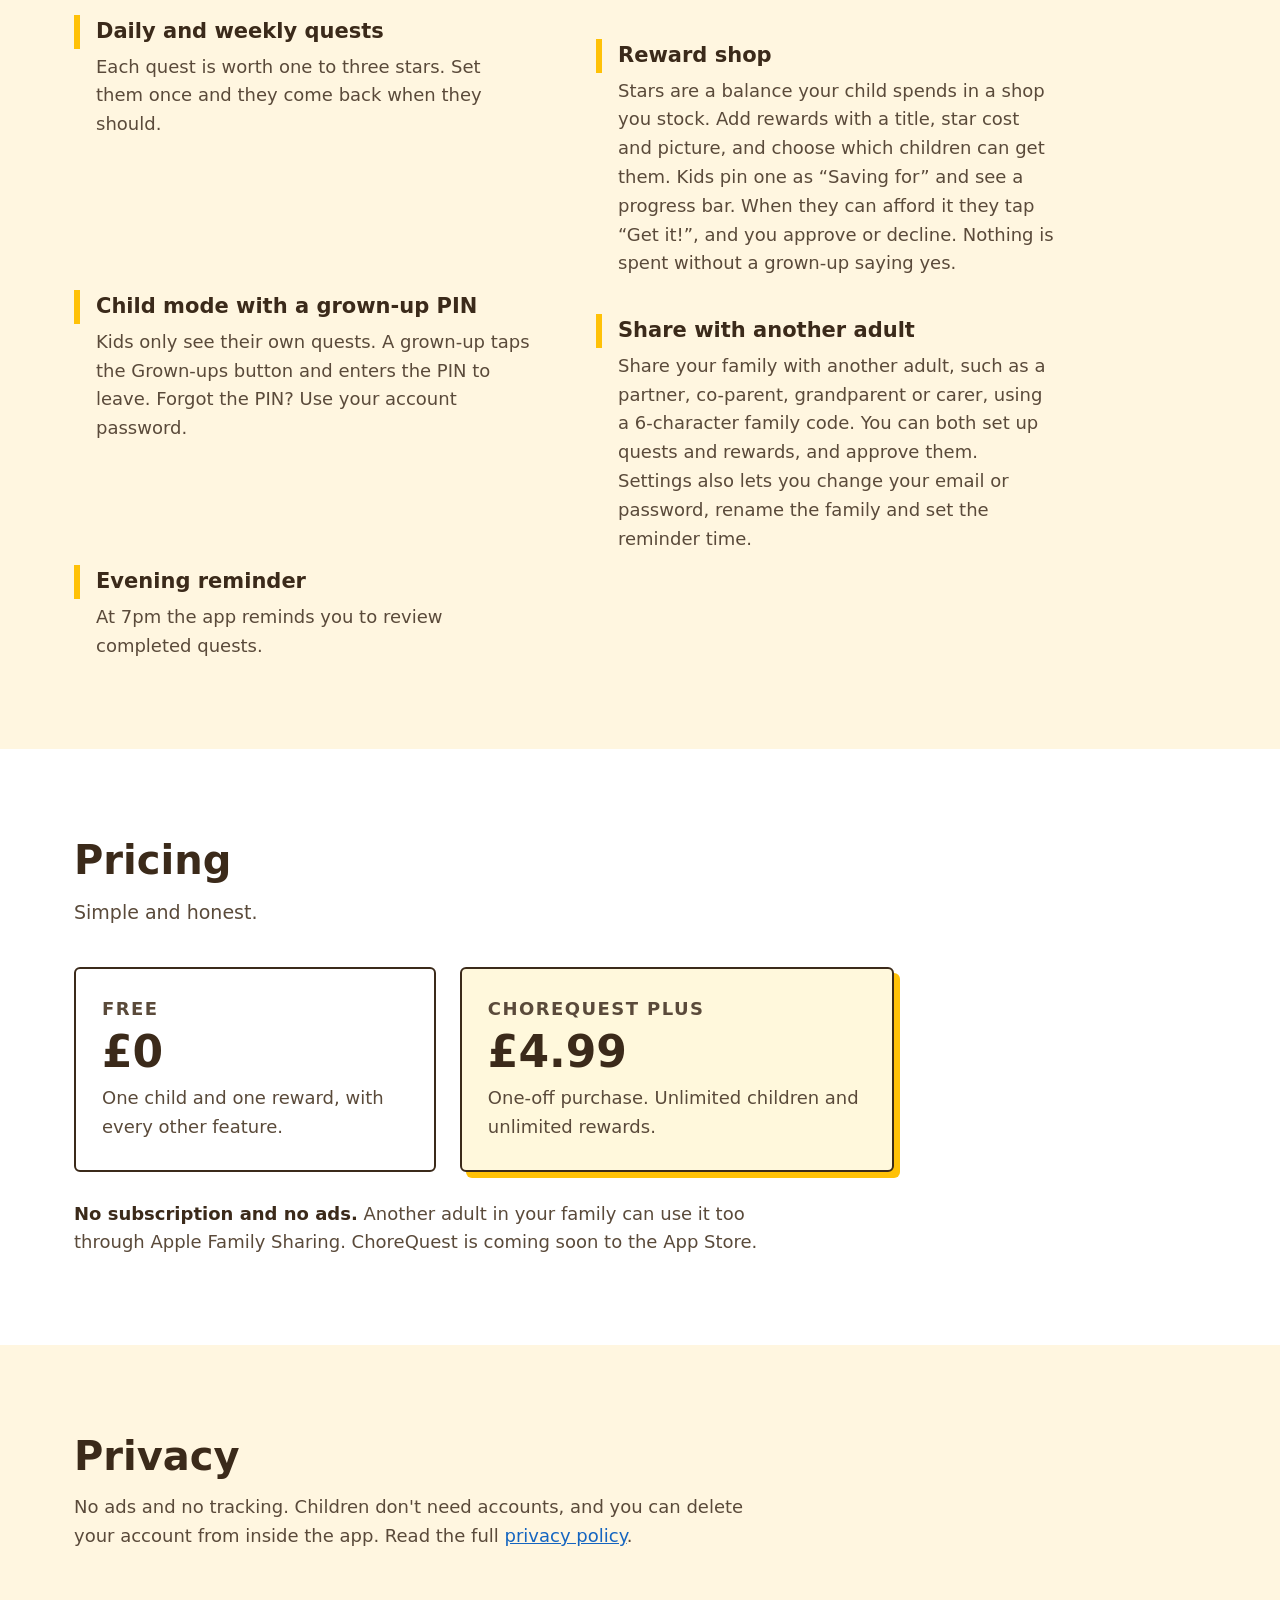
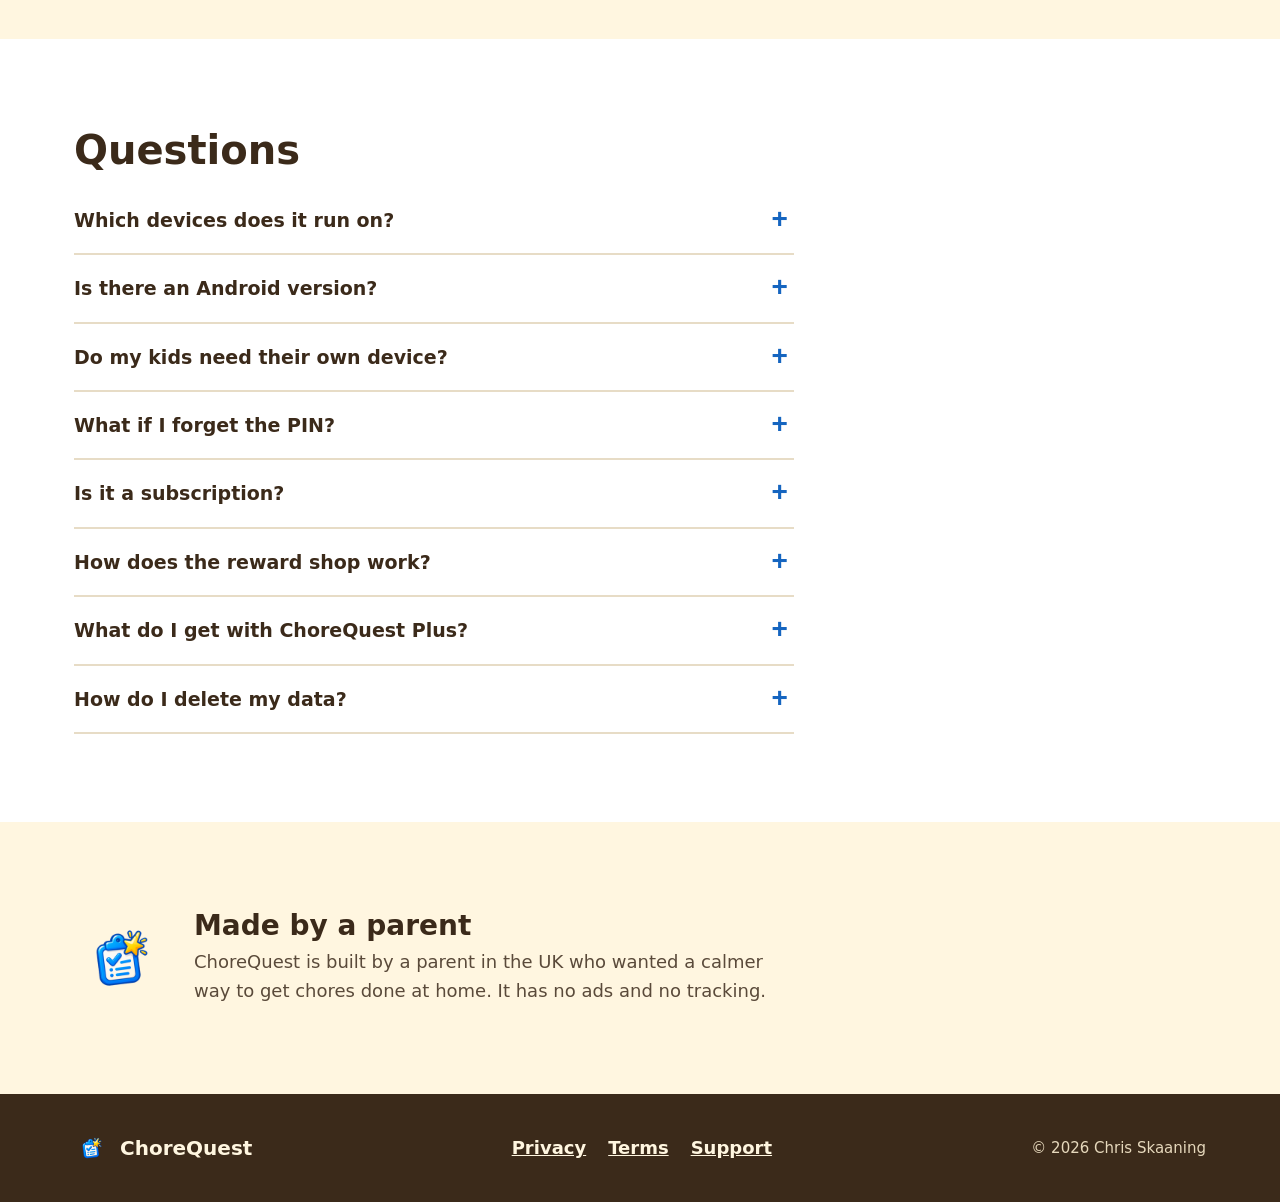
==== commit 1d6293d0: "Pixel font: Jersey 10 instead of Pixelify Sans for legibility C/O and 2/S/8 were hard to tell apart." ====
--- a/index.html
+++ b/index.html
@@ -16,7 +16,7 @@
   <link rel="apple-touch-icon" href="img/apple-touch-icon.png" />
   <link rel="preconnect" href="https://fonts.googleapis.com" />
   <link rel="preconnect" href="https://fonts.gstatic.com" crossorigin />
-  <link href="https://fonts.googleapis.com/css2?family=Nunito:wght@400;600;700;800&family=Pixelify+Sans:wght@400..700&display=swap" rel="stylesheet" />
+  <link href="https://fonts.googleapis.com/css2?family=Nunito:wght@400;600;700;800&family=Jersey+10&display=swap" rel="stylesheet" />
   <link rel="stylesheet" href="css/site.css" />
   <script src="js/story.js" defer></script>
 </head>
--- a/css/site.css
+++ b/css/site.css
@@ -18,7 +18,7 @@
   --white: #FFFFFF;
   --line: #E7DCC6;
   --px: 4px;                /* pixel border unit */
-  --font-ui: "Pixelify Sans", "Press Start 2P", ui-monospace, monospace;
+  --font-ui: "Jersey 10", ui-monospace, monospace;
   --font-body: "Nunito", system-ui, -apple-system, "Segoe UI", Roboto, sans-serif;
   --gutter: 24px;
 }
@@ -39,7 +39,7 @@
 .skip-link { position: absolute; left: 8px; top: -60px; background: var(--ink); color: var(--cream); padding: 10px 14px; z-index: 100; }
 .skip-link:focus { top: 8px; }
 .wrap { width: 100%; max-width: 1180px; margin: 0 auto; padding: 0 var(--gutter); }
-.ui { font-family: var(--font-ui); font-weight: 600; letter-spacing: .02em; }
+.ui { font-family: var(--font-ui); font-size-adjust: cap-height 0.66; font-synthesis-weight: none; font-weight: 600; letter-spacing: .02em; }
 .px-star { width: 1em; height: 1em; display: inline-block; vertical-align: -.12em; fill: var(--amber); shape-rendering: crispEdges; }
 
 /* ---------- Nav ---------- */
@@ -51,7 +51,7 @@
 .nav-links a { color: var(--ink); font-weight: 700; font-size: 16px; text-decoration: none; padding: 6px 0; border-bottom: 3px solid transparent; }
 .nav-links a:hover { border-bottom-color: var(--blue); }
 .btn-px {
-  display: inline-block; font-family: var(--font-ui); font-weight: 700; font-size: 16px; text-decoration: none;
+  display: inline-block; font-family: var(--font-ui); font-size-adjust: cap-height 0.66; font-synthesis-weight: none; font-weight: 700; font-size: 16px; text-decoration: none;
   background: var(--amber); color: var(--ink); border: var(--px) solid var(--ink); box-shadow: 4px 4px 0 var(--ink);
   padding: 8px 14px; line-height: 1.2;
 }
@@ -67,7 +67,7 @@
   padding: 56px 0 72px;
 }
 .hero .wrap { display: grid; grid-template-columns: 1.4fr 1fr; gap: 40px; align-items: center; }
-.hero h1 { font-family: var(--font-ui); font-weight: 700; font-size: clamp(40px, 7vw, 72px); line-height: 1.02; color: var(--ink); }
+.hero h1 { font-family: var(--font-ui); font-size-adjust: cap-height 0.66; font-synthesis-weight: none; font-weight: 700; font-size: clamp(40px, 7vw, 72px); line-height: 1.02; color: var(--ink); }
 .hero h1 span { color: var(--blue-dark); }
 .hero p.sub { font-size: 21px; max-width: 34ch; margin: 20px 0 28px; color: var(--text); font-weight: 600; }
 .store-badge {
@@ -75,7 +75,7 @@
   border: var(--px) solid var(--ink); box-shadow: 4px 4px 0 var(--blue-dark); padding: 8px 22px 8px 16px; border-radius: 0;
 }
 .store-badge small { font-size: 12px; font-weight: 700; letter-spacing: .08em; text-transform: uppercase; color: var(--amber); }
-.store-badge strong { font-family: var(--font-ui); font-size: 26px; line-height: 1.1; }
+.store-badge strong { font-family: var(--font-ui); font-size-adjust: cap-height 0.66; font-synthesis-weight: none; font-size: 26px; line-height: 1.1; }
 .store-badge:hover { background: #4d3822; }
 .hero-links { display: flex; flex-wrap: wrap; gap: 8px 26px; margin-top: 26px; font-weight: 800; }
 .hero-links a { color: var(--ink); }
@@ -90,7 +90,7 @@
 /* ---------- Story ---------- */
 .story { background: var(--parchment); border-bottom: var(--px) solid var(--ink); padding: 48px 0 40px; }
 .story-head { display: flex; flex-wrap: wrap; align-items: baseline; justify-content: space-between; gap: 8px 24px; margin-bottom: 24px; }
-.story-head h2 { font-family: var(--font-ui); font-size: clamp(30px, 5vw, 44px); line-height: 1.1; color: var(--ink); }
+.story-head h2 { font-family: var(--font-ui); font-size-adjust: cap-height 0.66; font-synthesis-weight: none; font-size: clamp(30px, 5vw, 44px); line-height: 1.1; color: var(--ink); }
 .story-head a { font-weight: 800; color: var(--blue-dark); }
 .story-grid { display: grid; grid-template-columns: minmax(340px, 5fr) 6fr; gap: 48px; align-items: start; }
 
@@ -99,7 +99,7 @@
   background: #63C3FC; border: var(--px) solid var(--ink); box-shadow: 8px 8px 0 var(--ink);
   display: flex; flex-direction: column; overflow: hidden;
 }
-.hud { display: flex; align-items: center; justify-content: space-between; gap: 10px; background: var(--ink); color: var(--cream); padding: 8px 10px; font-family: var(--font-ui); font-size: 16px; flex: none; }
+.hud { display: flex; align-items: center; justify-content: space-between; gap: 10px; background: var(--ink); color: var(--cream); padding: 8px 10px; font-family: var(--font-ui); font-size-adjust: cap-height 0.66; font-synthesis-weight: none; font-size: 16px; flex: none; }
 .hud-stars { display: inline-flex; align-items: center; gap: 6px; font-size: 20px; }
 .hud-stars .px-star { width: 22px; height: 22px; }
 .hud-stars.pop { animation: pop .3s steps(3); }
@@ -115,7 +115,7 @@
 .house-wrap { flex: 1; min-height: 0; container-type: size; display: flex; justify-content: center; align-items: flex-end; }
 .house { position: relative; width: min(100cqw, calc(100cqh * 1024 / 1246)); aspect-ratio: 1024 / 1246; image-rendering: pixelated; background: url("../img/house.png") center / 100% 100% no-repeat; }
 
-.dog-pop { position: absolute; transform: translate(-50%, -100%); display: none; font-family: var(--font-ui); font-weight: 700; font-size: 22px; color: var(--ink); background: var(--amber); border: 3px solid var(--ink); padding: 0 8px; z-index: 6; white-space: nowrap; }
+.dog-pop { position: absolute; transform: translate(-50%, -100%); display: none; font-family: var(--font-ui); font-size-adjust: cap-height 0.66; font-synthesis-weight: none; font-weight: 700; font-size: 22px; color: var(--ink); background: var(--amber); border: 3px solid var(--ink); padding: 0 8px; z-index: 6; white-space: nowrap; }
 .stage.dog-happy .dog-pop { display: block; animation: floatup 1.4s steps(7) both; }
 @keyframes floatup { from { margin-top: 0; } to { margin-top: -28px; } }
 
@@ -128,7 +128,7 @@
 /* phone panel */
 .phone { position: absolute; right: 3%; bottom: 2%; width: 38%; max-width: 190px; z-index: 6; background: var(--ink); border: 3px solid var(--ink); border-radius: 10px; padding: 10px 6px 8px; box-shadow: 4px 4px 0 rgba(0,0,0,.35); display: none; text-align: center; }
 .stage.show-phone .phone { display: block; animation: drop .4s steps(4) both; }
-.phone .screen { background: var(--cream); padding: 6px 6px 8px; font-family: var(--font-ui); font-size: 13px; line-height: 1.2; color: var(--ink); }
+.phone .screen { background: var(--cream); padding: 6px 6px 8px; font-family: var(--font-ui); font-size-adjust: cap-height 0.66; font-synthesis-weight: none; font-size: 13px; line-height: 1.2; color: var(--ink); }
 .phone .tick { margin: 8px auto 0; width: 36px; height: 30px; background: #CFC7B5; border: 3px solid var(--ink); display: grid; place-items: center; }
 .phone .tick svg { width: 18px; height: 18px; fill: #fff; }
 .stage.approved .phone .tick { background: #4CAF50; animation: pop .3s steps(3); }
@@ -150,14 +150,14 @@
 }
 .card::before { content: ""; position: absolute; left: -4px; top: -4px; right: -4px; height: 8px; background: var(--wood); border: 4px solid var(--ink); border-bottom: 0; display: none; }
 .beat.is-active .card { background: #fff; box-shadow: 8px 8px 0 var(--blue-dark); transform: translate(-2px, -2px); }
-.card .kicker { font-family: var(--font-ui); font-size: 14px; color: var(--blue-dark); text-transform: uppercase; letter-spacing: .06em; font-weight: 700; }
-.card h3 { font-family: var(--font-ui); font-size: 26px; line-height: 1.15; margin: 4px 0 10px; }
+.card .kicker { font-family: var(--font-ui); font-size-adjust: cap-height 0.66; font-synthesis-weight: none; font-size: 14px; color: var(--blue-dark); text-transform: uppercase; letter-spacing: .06em; font-weight: 700; }
+.card h3 { font-family: var(--font-ui); font-size-adjust: cap-height 0.66; font-synthesis-weight: none; font-size: 26px; line-height: 1.15; margin: 4px 0 10px; }
 .card p { font-size: 17px; color: var(--text); margin-bottom: 8px; }
 .quests { list-style: none; margin: 12px 0 4px; }
-.quests li { display: flex; justify-content: space-between; align-items: center; gap: 12px; background: var(--parchment); border: 3px solid var(--ink); padding: 8px 12px; margin-bottom: 8px; font-family: var(--font-ui); font-size: 18px; }
+.quests li { display: flex; justify-content: space-between; align-items: center; gap: 12px; background: var(--parchment); border: 3px solid var(--ink); padding: 8px 12px; margin-bottom: 8px; font-family: var(--font-ui); font-size-adjust: cap-height 0.66; font-synthesis-weight: none; font-size: 18px; }
 .quests .stars { display: inline-flex; gap: 2px; font-size: 18px; }
-.banner { display: inline-block; margin-top: 6px; font-family: var(--font-ui); font-size: 17px; background: var(--amber); border: 3px solid var(--ink); padding: 4px 10px; }
-.plus { font-family: var(--font-ui); font-weight: 700; color: #1B5E20; }
+.banner { display: inline-block; margin-top: 6px; font-family: var(--font-ui); font-size-adjust: cap-height 0.66; font-synthesis-weight: none; font-size: 17px; background: var(--amber); border: 3px solid var(--ink); padding: 4px 10px; }
+.plus { font-family: var(--font-ui); font-size-adjust: cap-height 0.66; font-synthesis-weight: none; font-weight: 700; color: #1B5E20; }
 .card .store-badge { margin-top: 12px; }
 
 /* ---------- Plain section ---------- */
@@ -169,7 +169,7 @@
 .steps { list-style: none; display: grid; grid-template-columns: repeat(3, 1fr); gap: 32px; counter-reset: s; max-width: 980px; }
 .steps li { counter-increment: s; border-top: 4px solid var(--blue); padding-top: 14px; }
 .steps li:nth-child(2) { margin-top: 28px; border-top-color: var(--amber); } .steps li:nth-child(3) { margin-top: 56px; border-top-color: var(--blue-dark); }
-.steps li::before { content: counter(s); display: block; font-family: var(--font-ui); font-size: 34px; color: var(--blue-dark); line-height: 1; margin-bottom: 8px; }
+.steps li::before { content: counter(s); display: block; font-family: var(--font-ui); font-size-adjust: cap-height 0.66; font-synthesis-weight: none; font-size: 34px; color: var(--blue-dark); line-height: 1; margin-bottom: 8px; }
 .steps h3 { font-size: 22px; margin-bottom: 6px; color: var(--ink); }
 .steps p { max-width: 32ch; color: var(--muted); }
 .features { display: grid; grid-template-columns: 1fr 1fr; gap: 36px 64px; max-width: 980px; }
@@ -188,7 +188,7 @@
 details { max-width: 720px; border-bottom: 2px solid var(--line); }
 summary { cursor: pointer; list-style: none; padding: 18px 40px 18px 0; font-weight: 800; font-size: 19px; color: var(--ink); position: relative; }
 summary::-webkit-details-marker { display: none; }
-summary::after { content: "+"; position: absolute; right: 6px; top: 12px; font-family: var(--font-ui); font-size: 28px; color: var(--blue-dark); }
+summary::after { content: "+"; position: absolute; right: 6px; top: 12px; font-family: var(--font-ui); font-size-adjust: cap-height 0.66; font-synthesis-weight: none; font-size: 28px; color: var(--blue-dark); }
 details[open] summary::after { content: "\2212"; }
 details p { padding: 0 0 20px; max-width: 62ch; color: var(--muted); }
 .maker { display: grid; grid-template-columns: 96px 1fr; gap: 24px; align-items: center; max-width: 720px; }
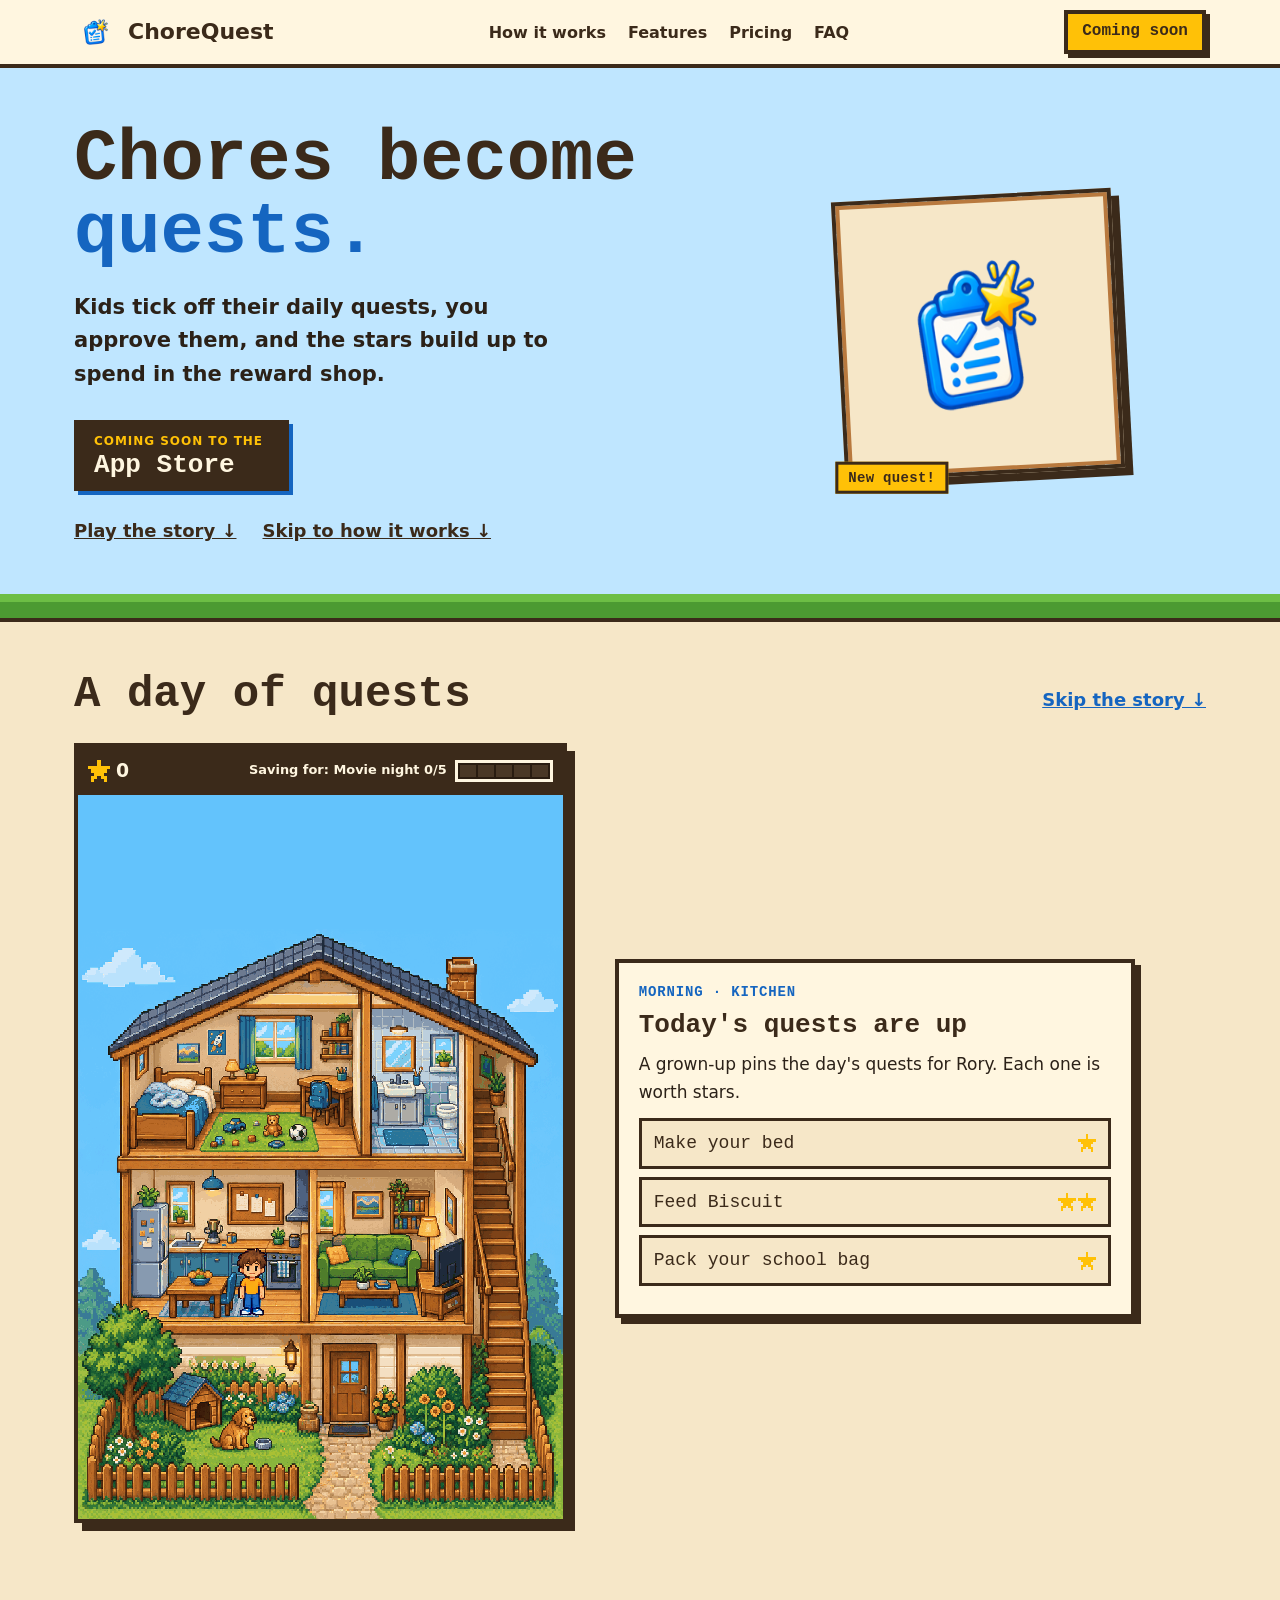
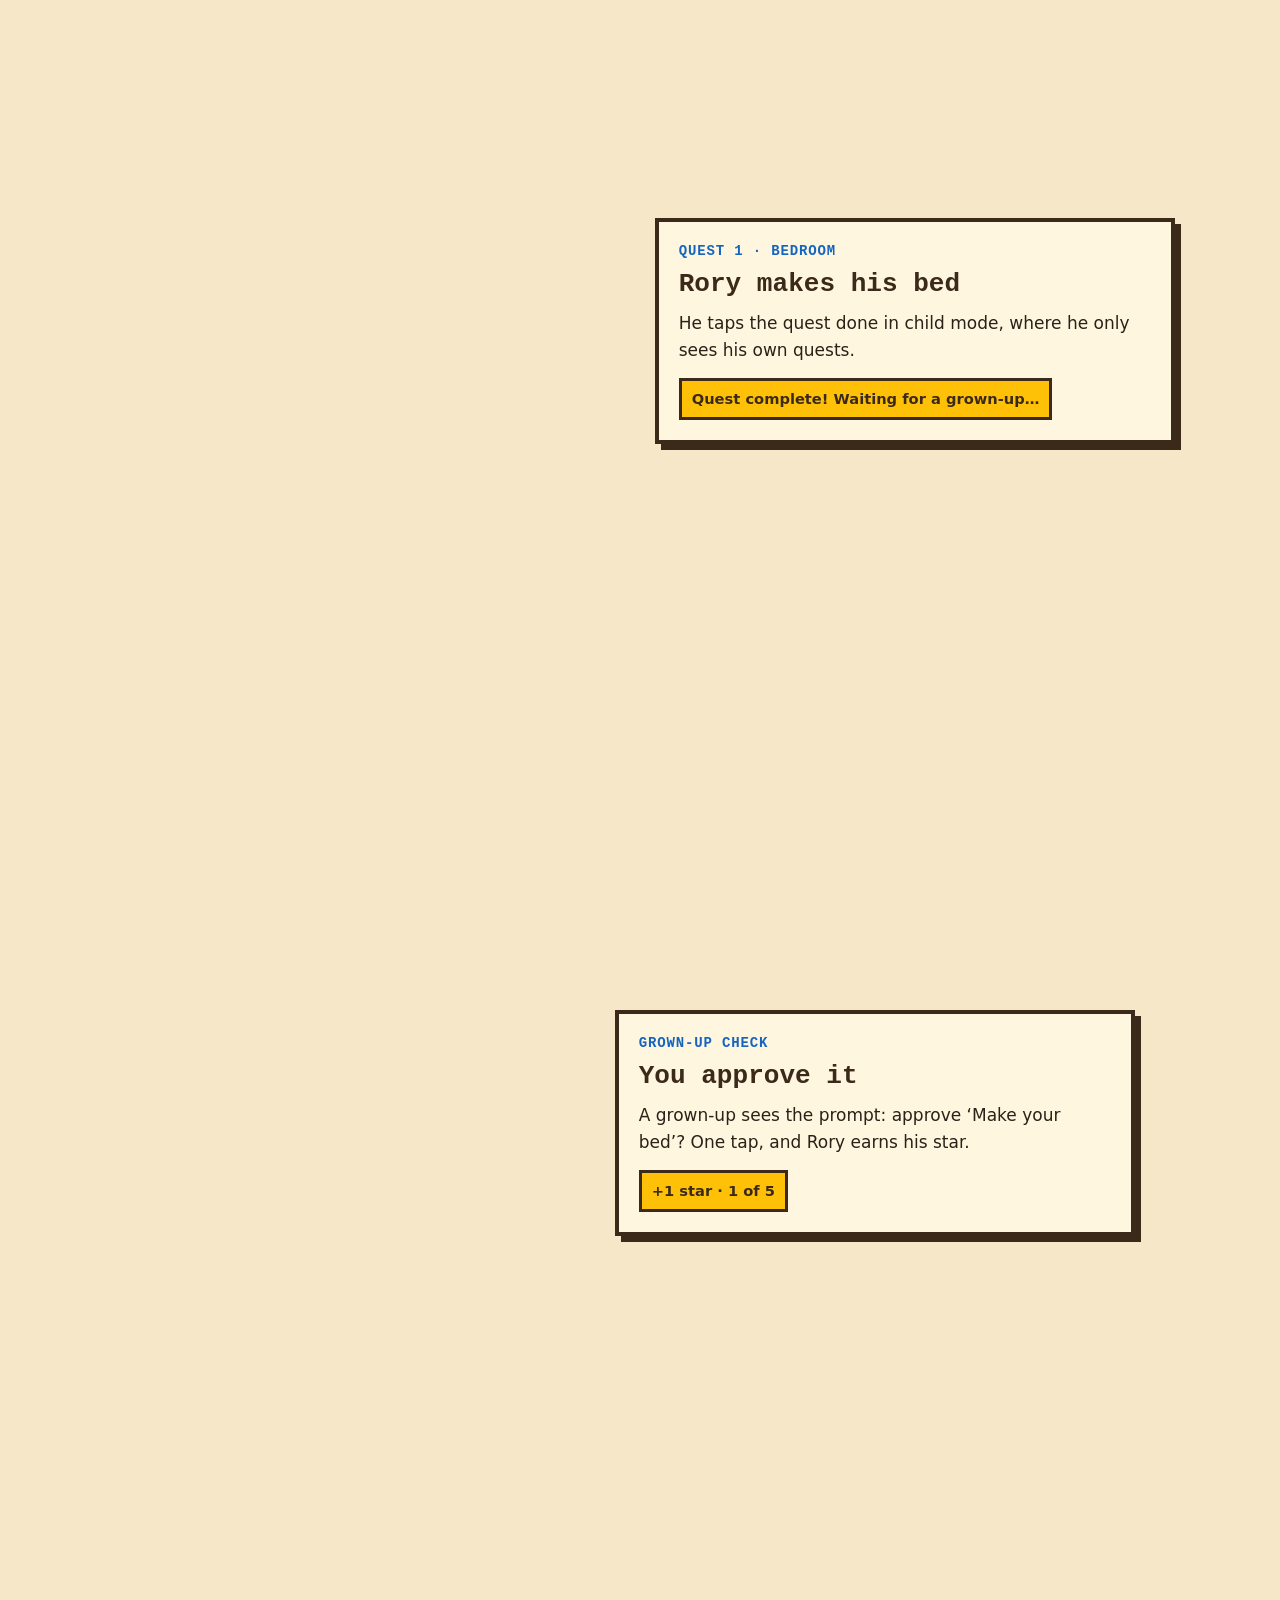
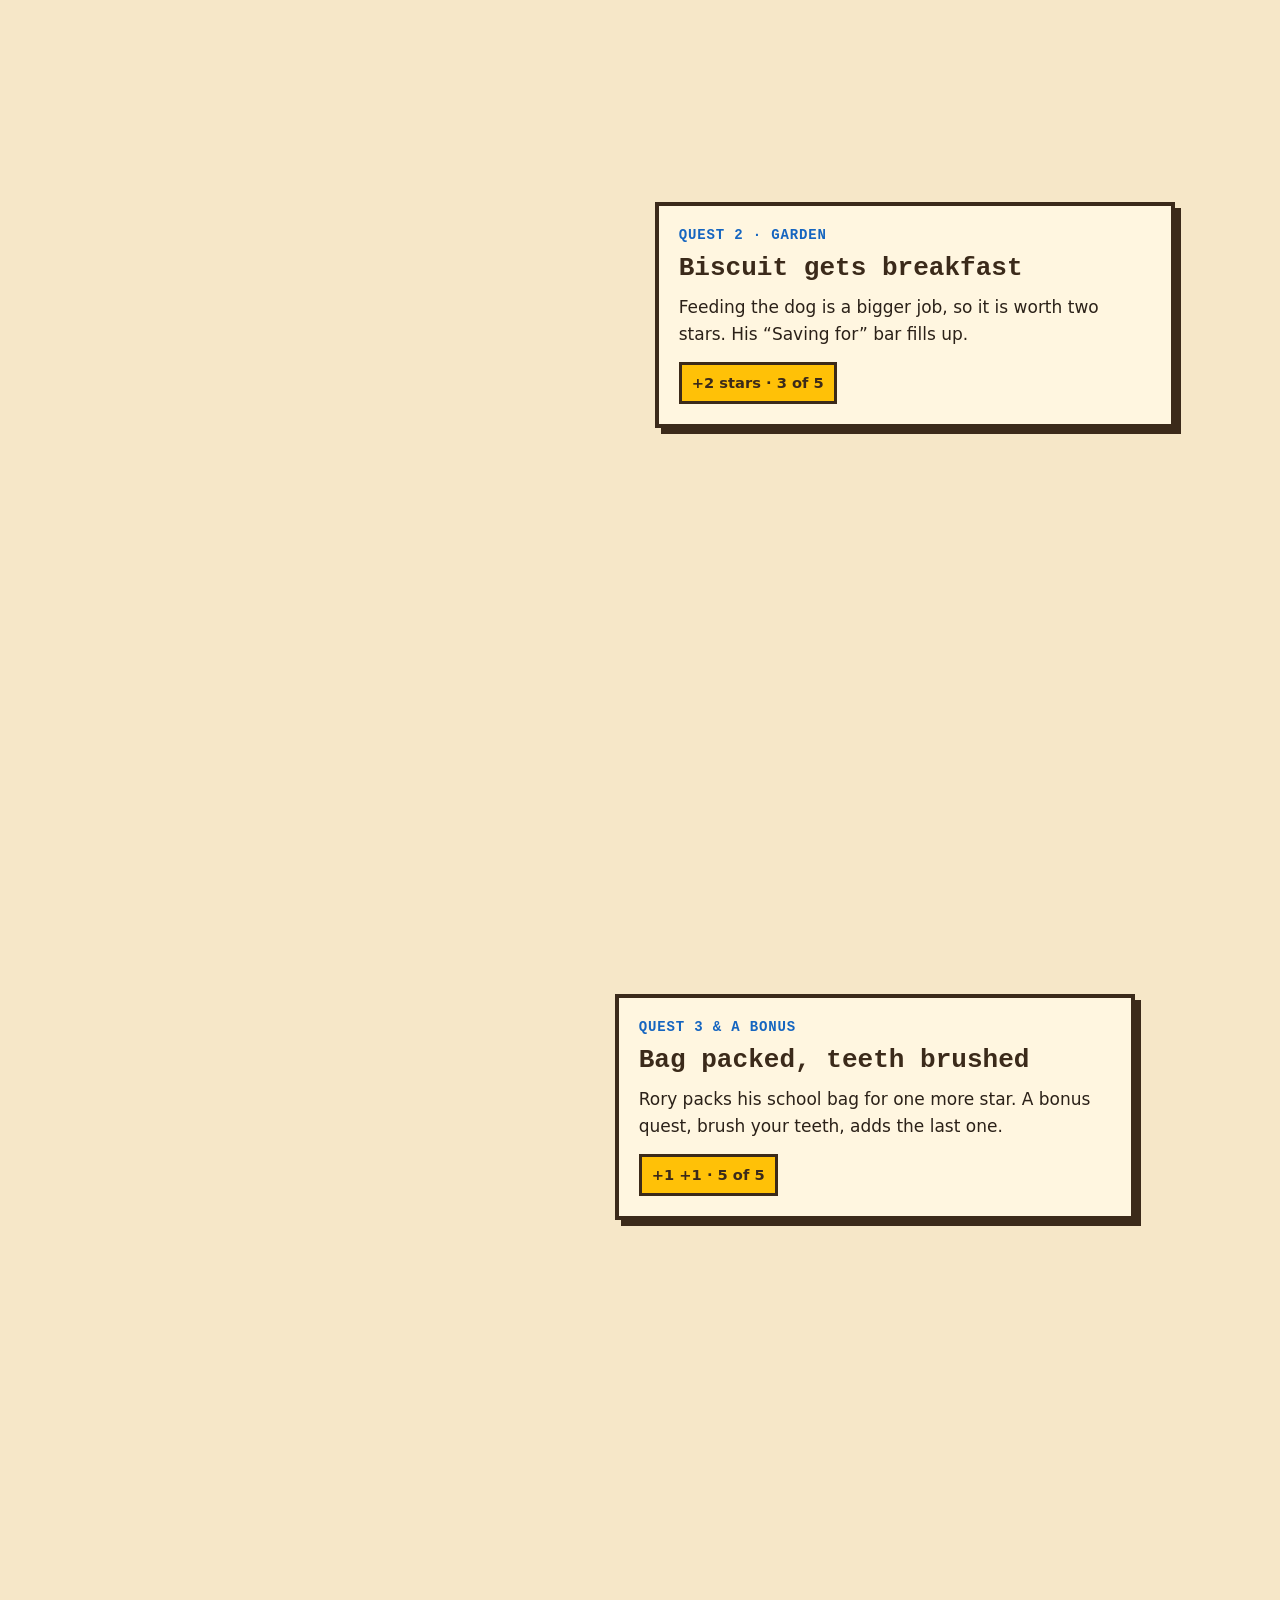
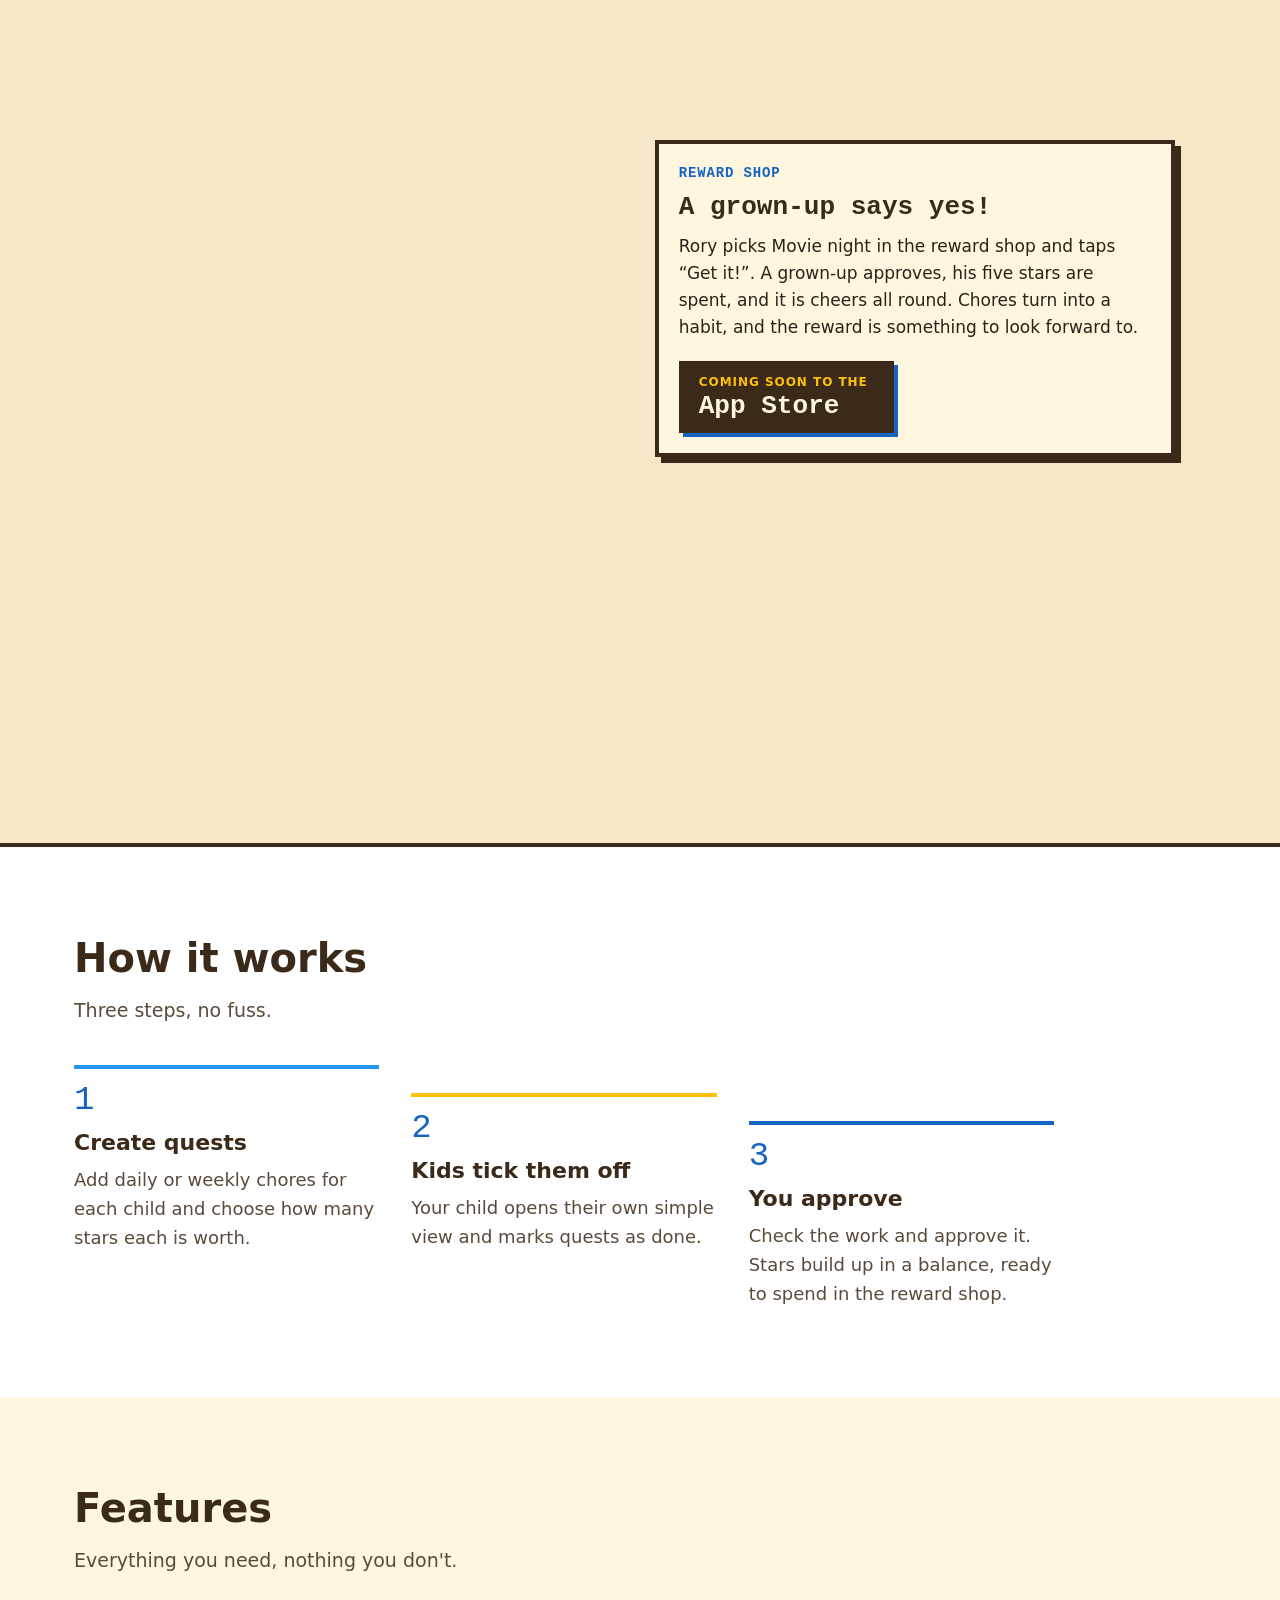
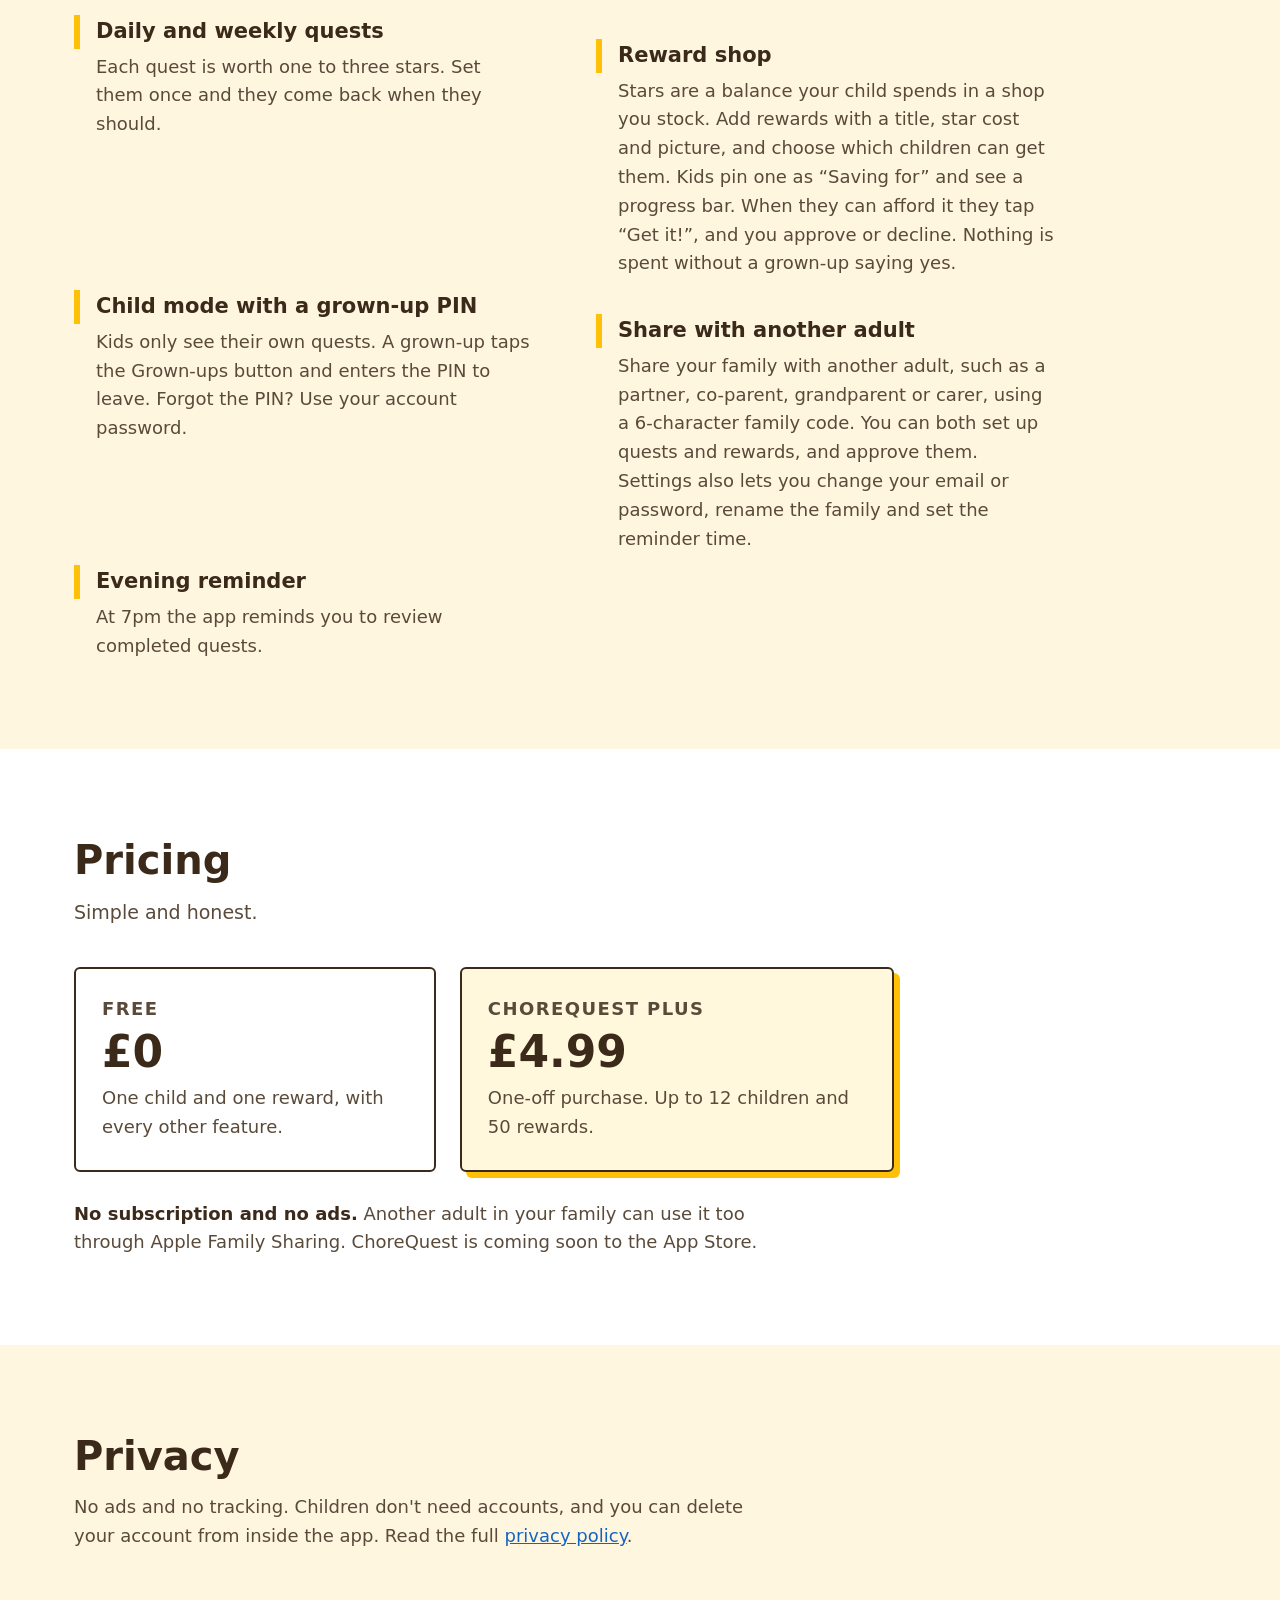
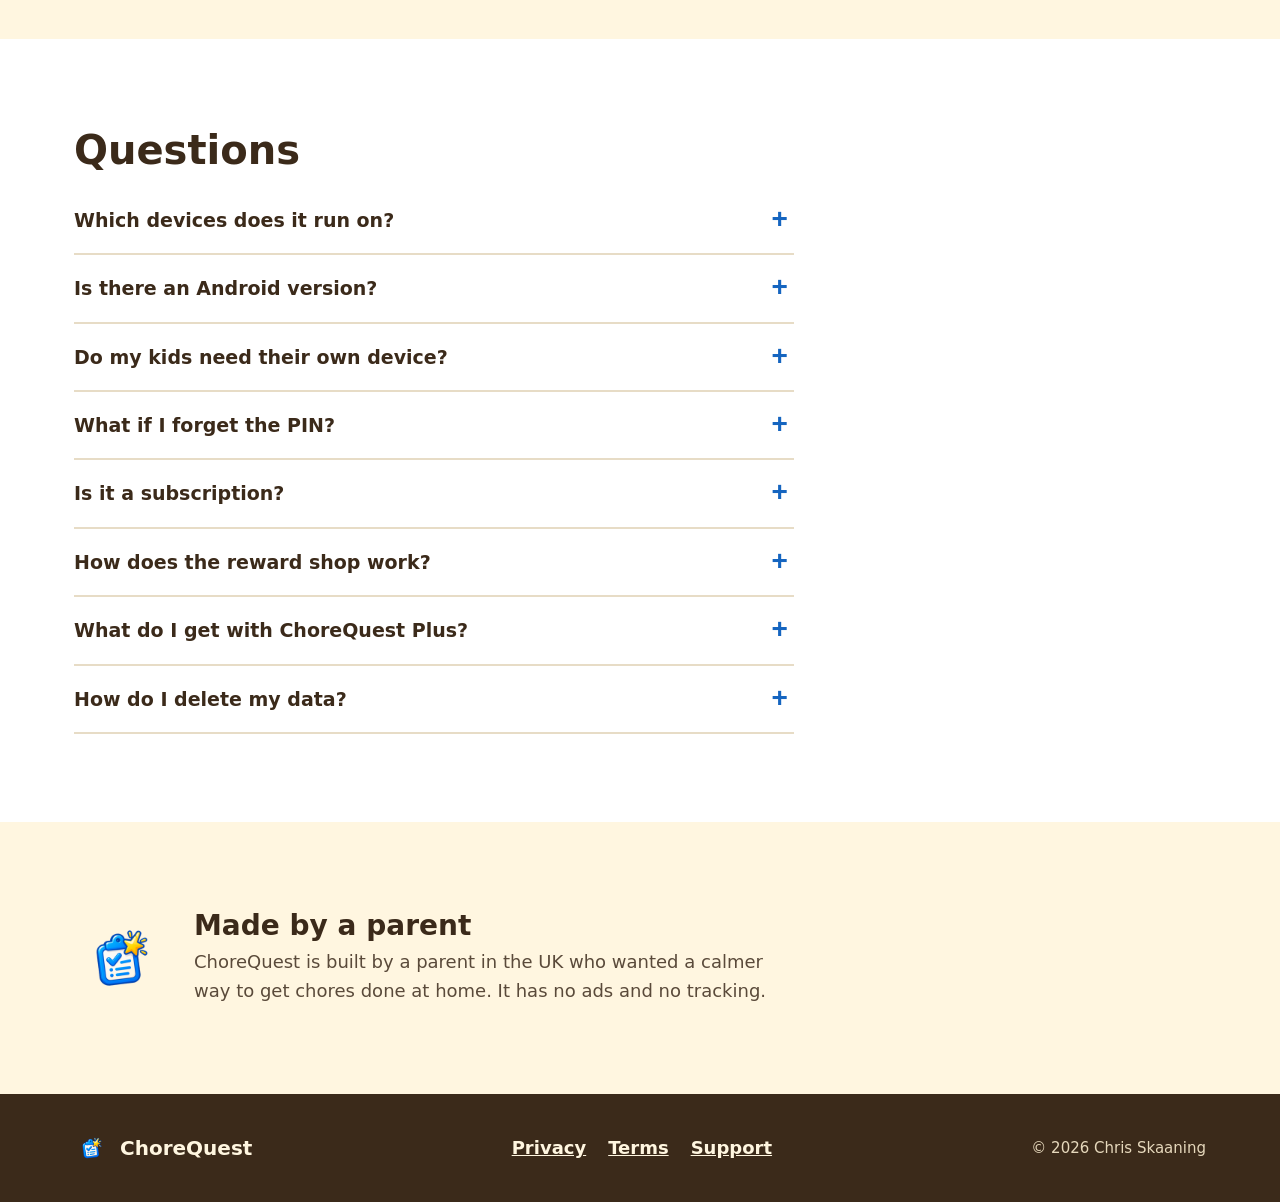
==== commit 63687cd7: "Plus: 'up to 12 children and 50 rewards' instead of 'unlimited'; fair-use section in the terms Co-Au" ====
--- a/index.html
+++ b/index.html
@@ -188,7 +188,7 @@
       <p class="lead">Simple and honest.</p>
       <div class="price-grid">
         <div class="price"><h3>Free</h3><div class="amt">&pound;0</div><p>One child and one reward, with every other feature.</p></div>
-        <div class="price paid"><h3>ChoreQuest Plus</h3><div class="amt">&pound;4.99</div><p>One-off purchase. Unlimited children and unlimited rewards.</p></div>
+        <div class="price paid"><h3>ChoreQuest Plus</h3><div class="amt">&pound;4.99</div><p>One-off purchase. Up to 12 children and 50 rewards.</p></div>
       </div>
       <p class="price-note"><strong>No subscription and no ads.</strong> Another adult in your family can use it too through Apple Family Sharing. ChoreQuest is coming soon to the App Store.</p>
     </div>
@@ -210,7 +210,7 @@
       <details><summary>What if I forget the PIN?</summary><p>Tap Grown-ups, then &ldquo;Forgot PIN?&rdquo;. After you enter your account password you can choose a new PIN.</p></details>
       <details><summary>Is it a subscription?</summary><p>No. The app is free for one child and one reward, and ChoreQuest Plus is a single &pound;4.99 purchase. No ads.</p></details>
       <details><summary>How does the reward shop work?</summary><p>Stars are a balance. You add rewards with a title, star cost, picture and which children can get them. A child can pin one as &ldquo;Saving for&rdquo; to see a progress bar, and taps &ldquo;Get it!&rdquo; when they have enough stars. A grown-up then approves it, which spends the stars, or declines it. Kids can&rsquo;t spend stars without approval.</p></details>
-      <details><summary>What do I get with ChoreQuest Plus?</summary><p>A one-off &pound;4.99 purchase that unlocks unlimited children and unlimited rewards. The free app has one child and one reward. It isn&rsquo;t a subscription, there are no ads, and Apple Family Sharing covers another adult in your family. Existing purchases count.</p></details>
+      <details><summary>What do I get with ChoreQuest Plus?</summary><p>A one-off &pound;4.99 purchase that unlocks up to 12 children and up to 50 rewards in the shop. The free app has one child and one reward. It isn&rsquo;t a subscription, there are no ads, and Apple Family Sharing covers another adult in your family. Existing purchases count.</p></details>
       <details><summary>How do I delete my data?</summary><p>You can delete your account in the app under Settings &rarr; Delete account. See the <a href="privacy.html">privacy policy</a> for details, or <a href="support.html">contact support</a>.</p></details>
     </div>
   </section>
